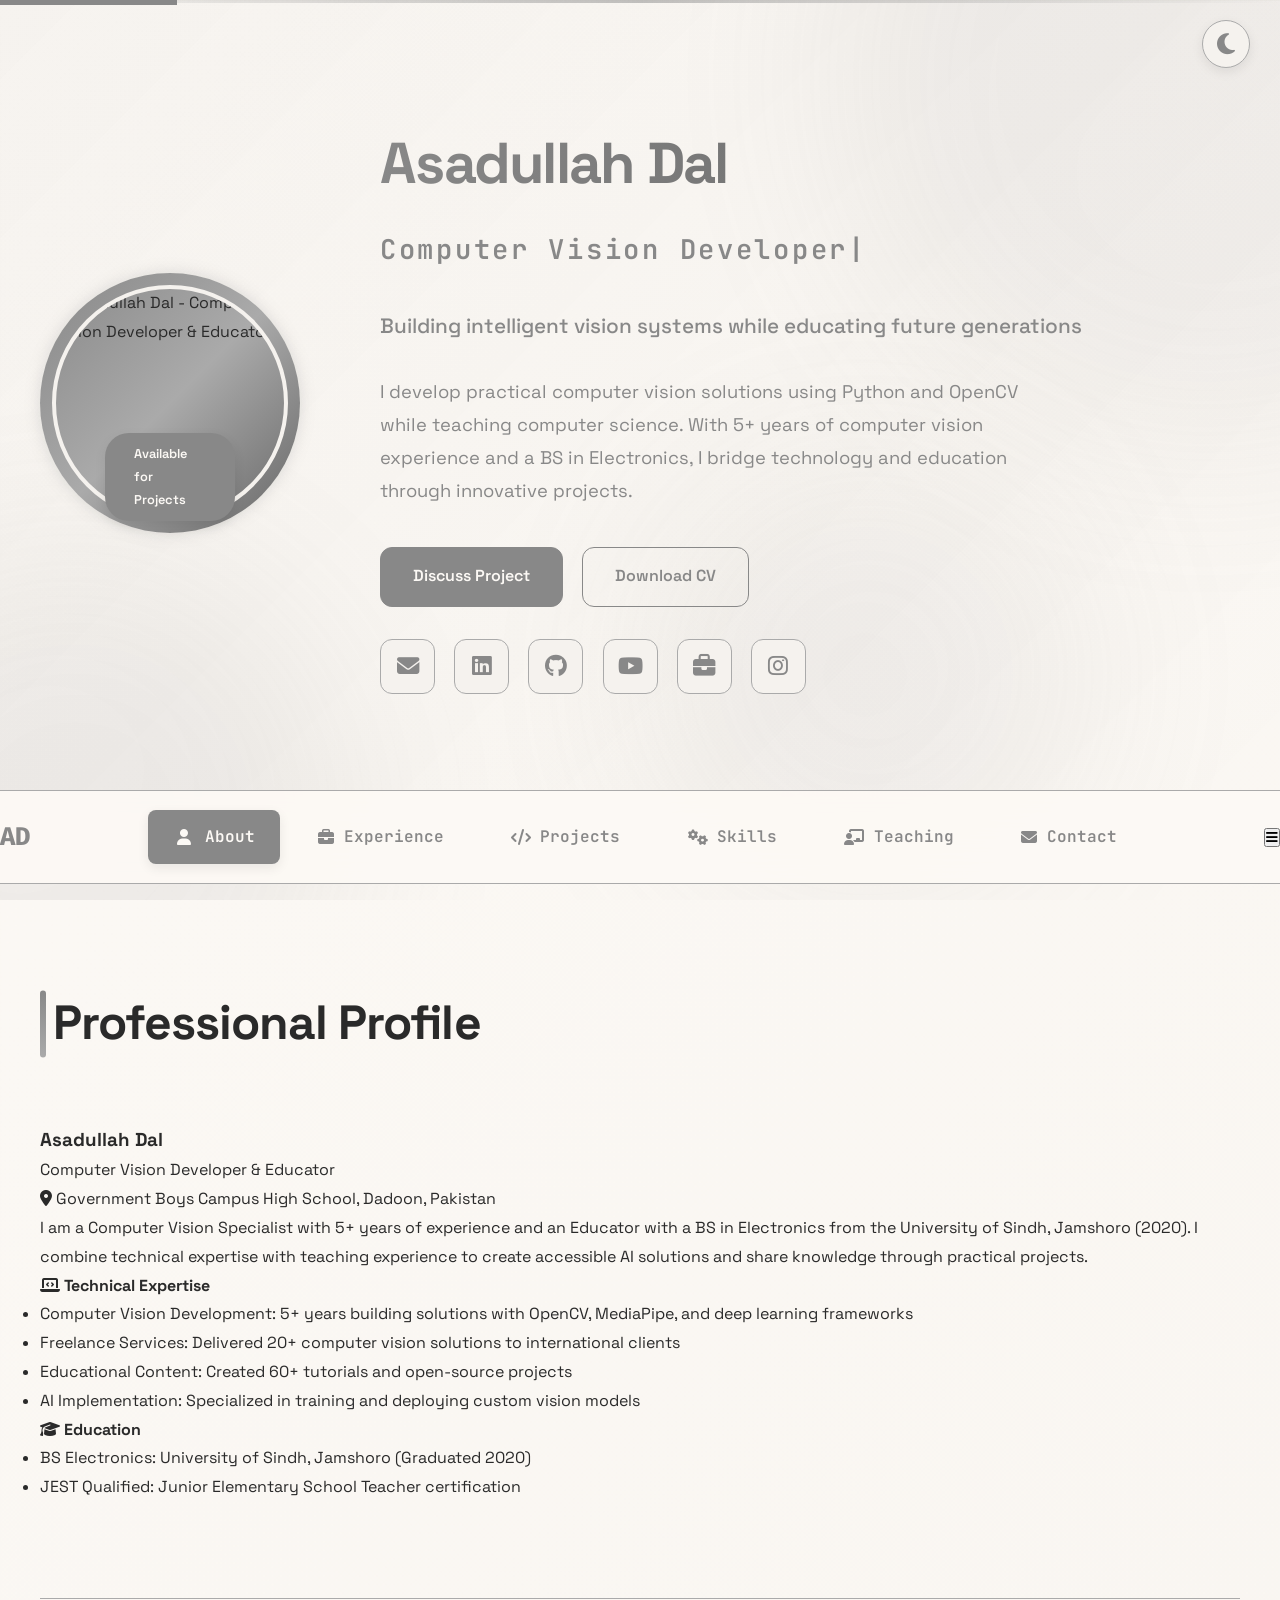
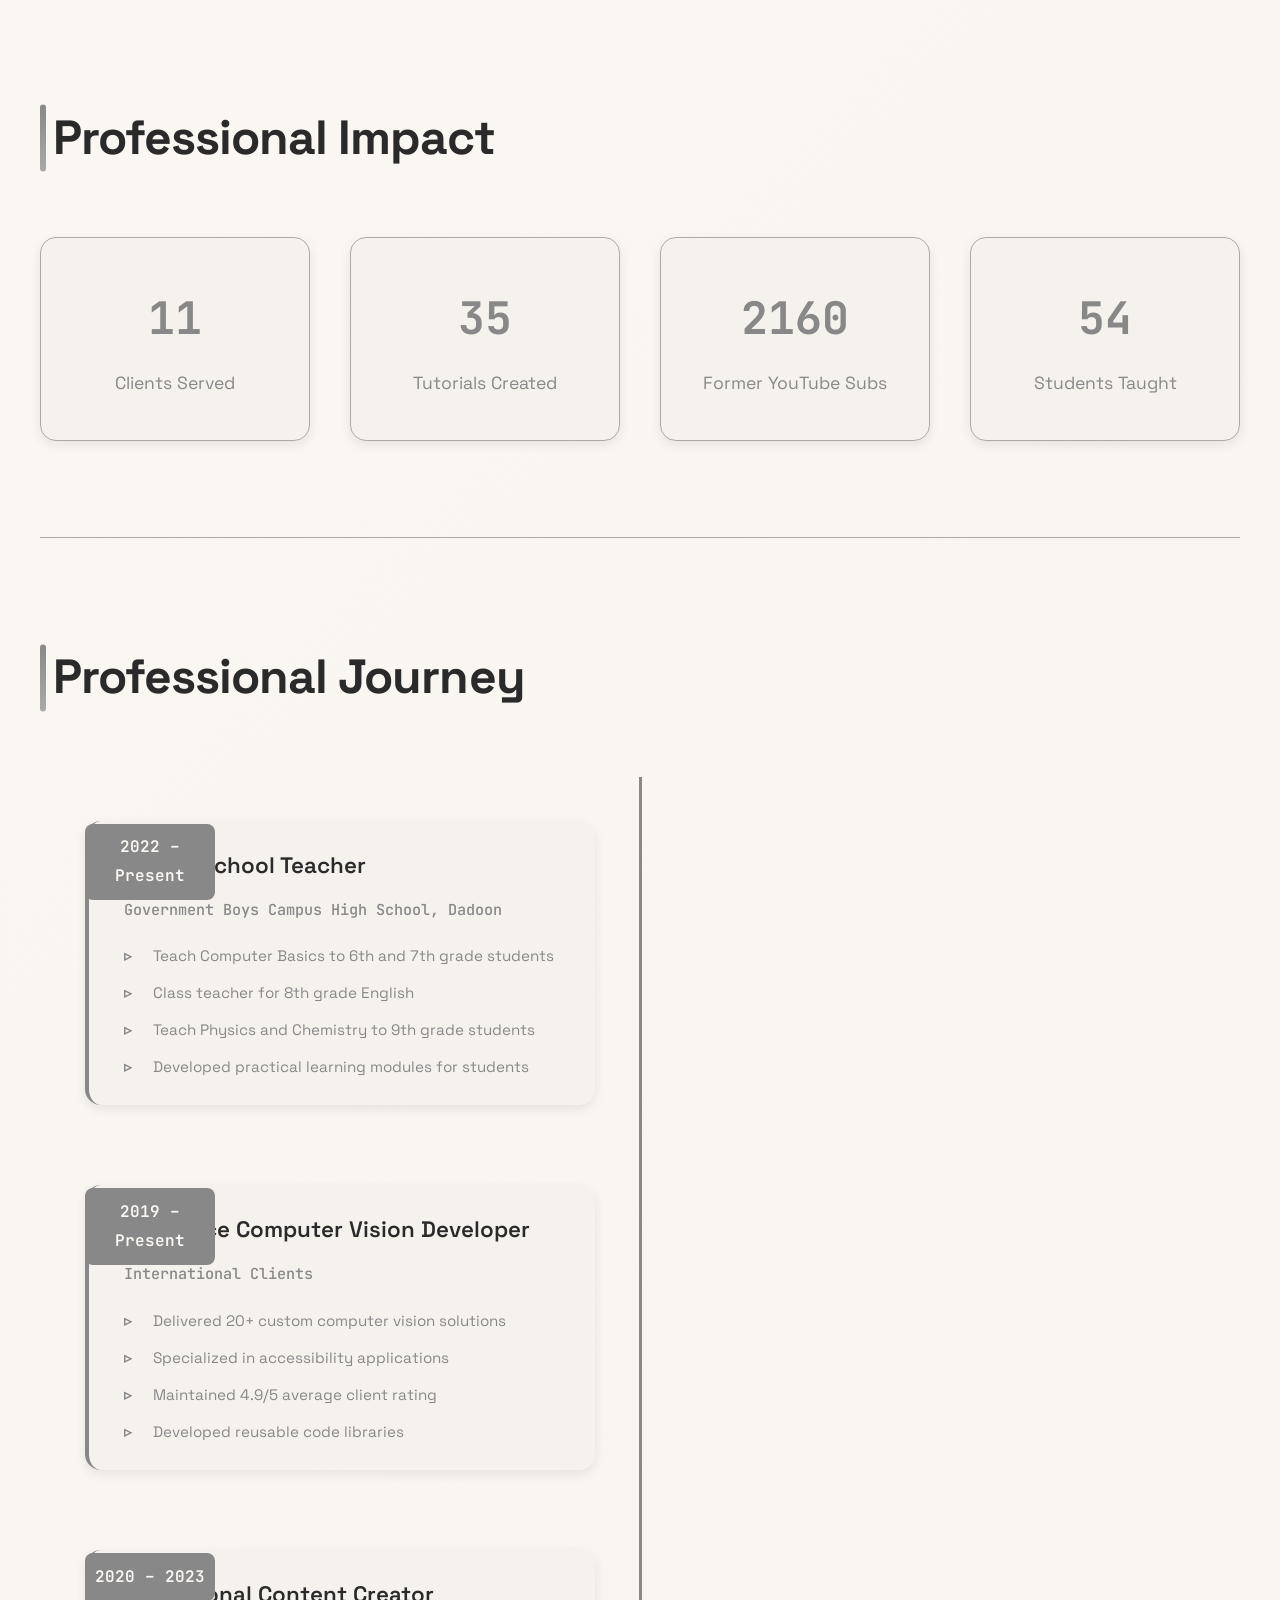
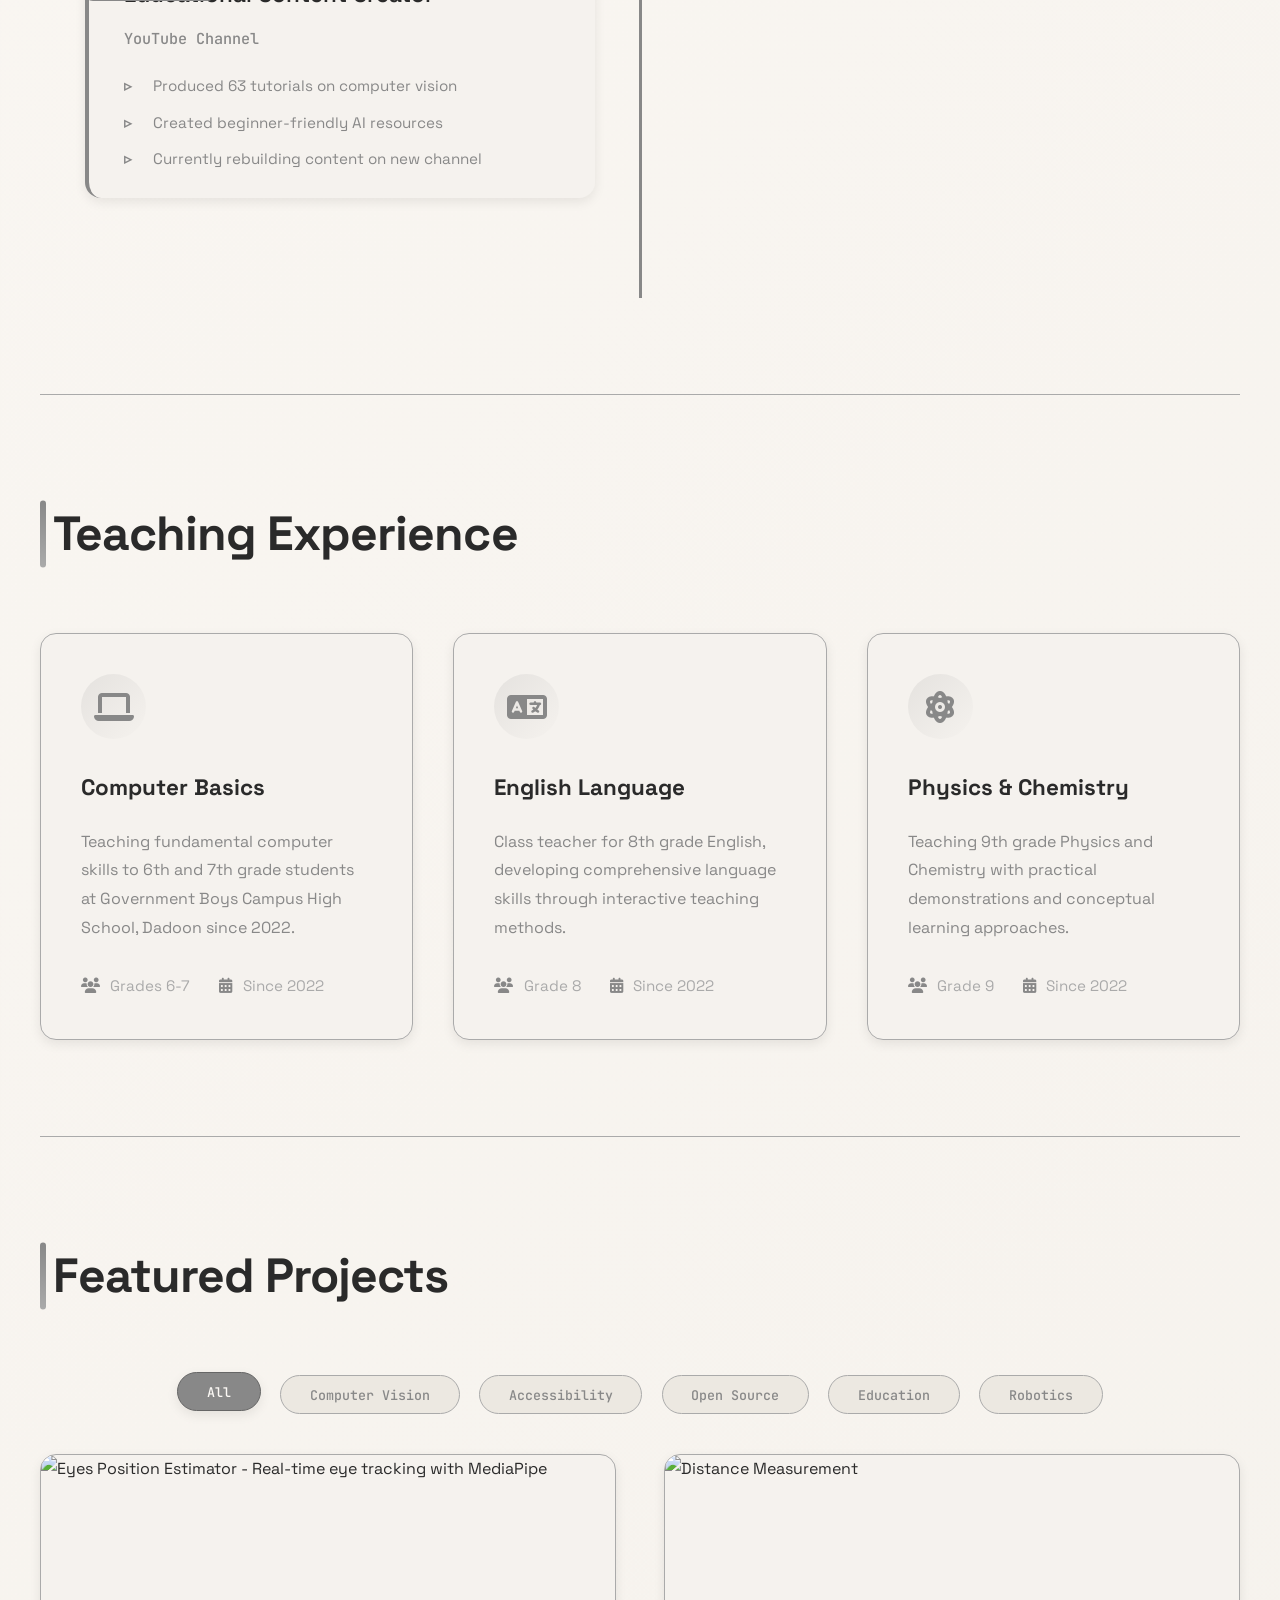
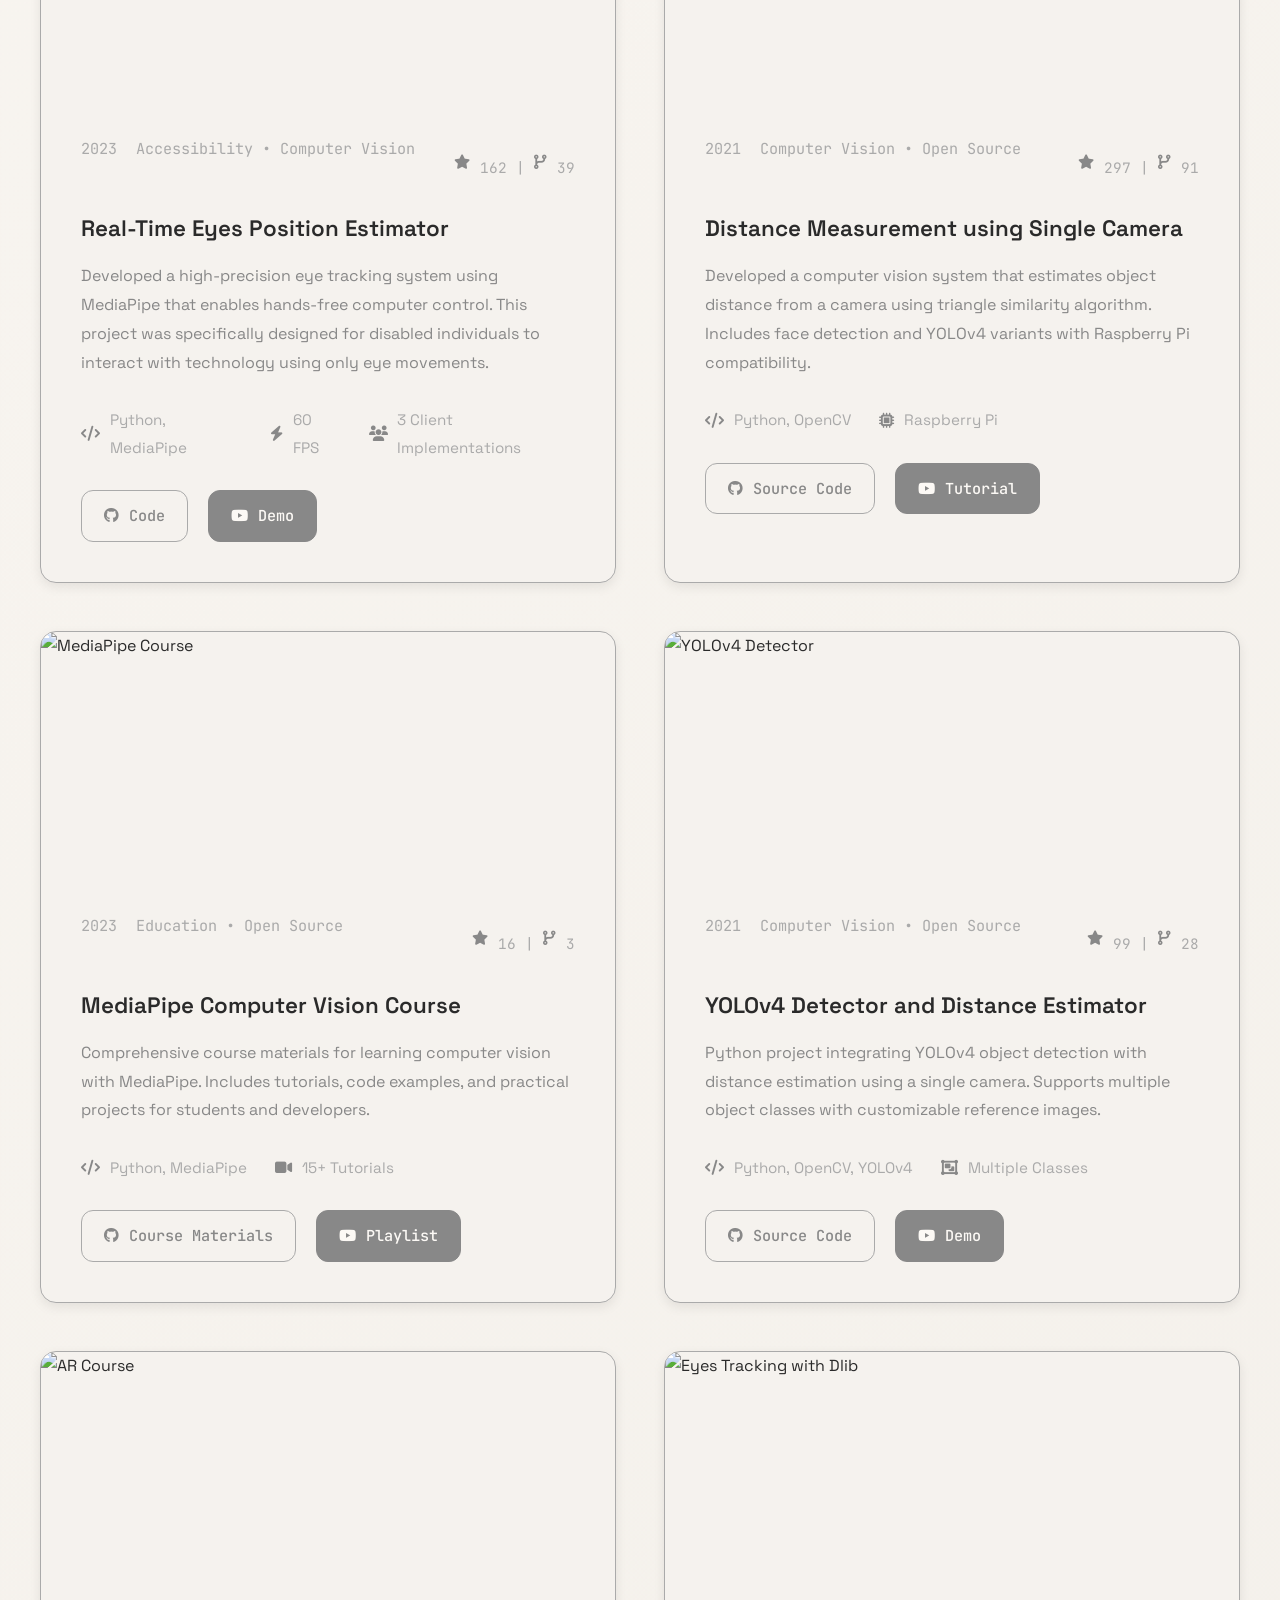
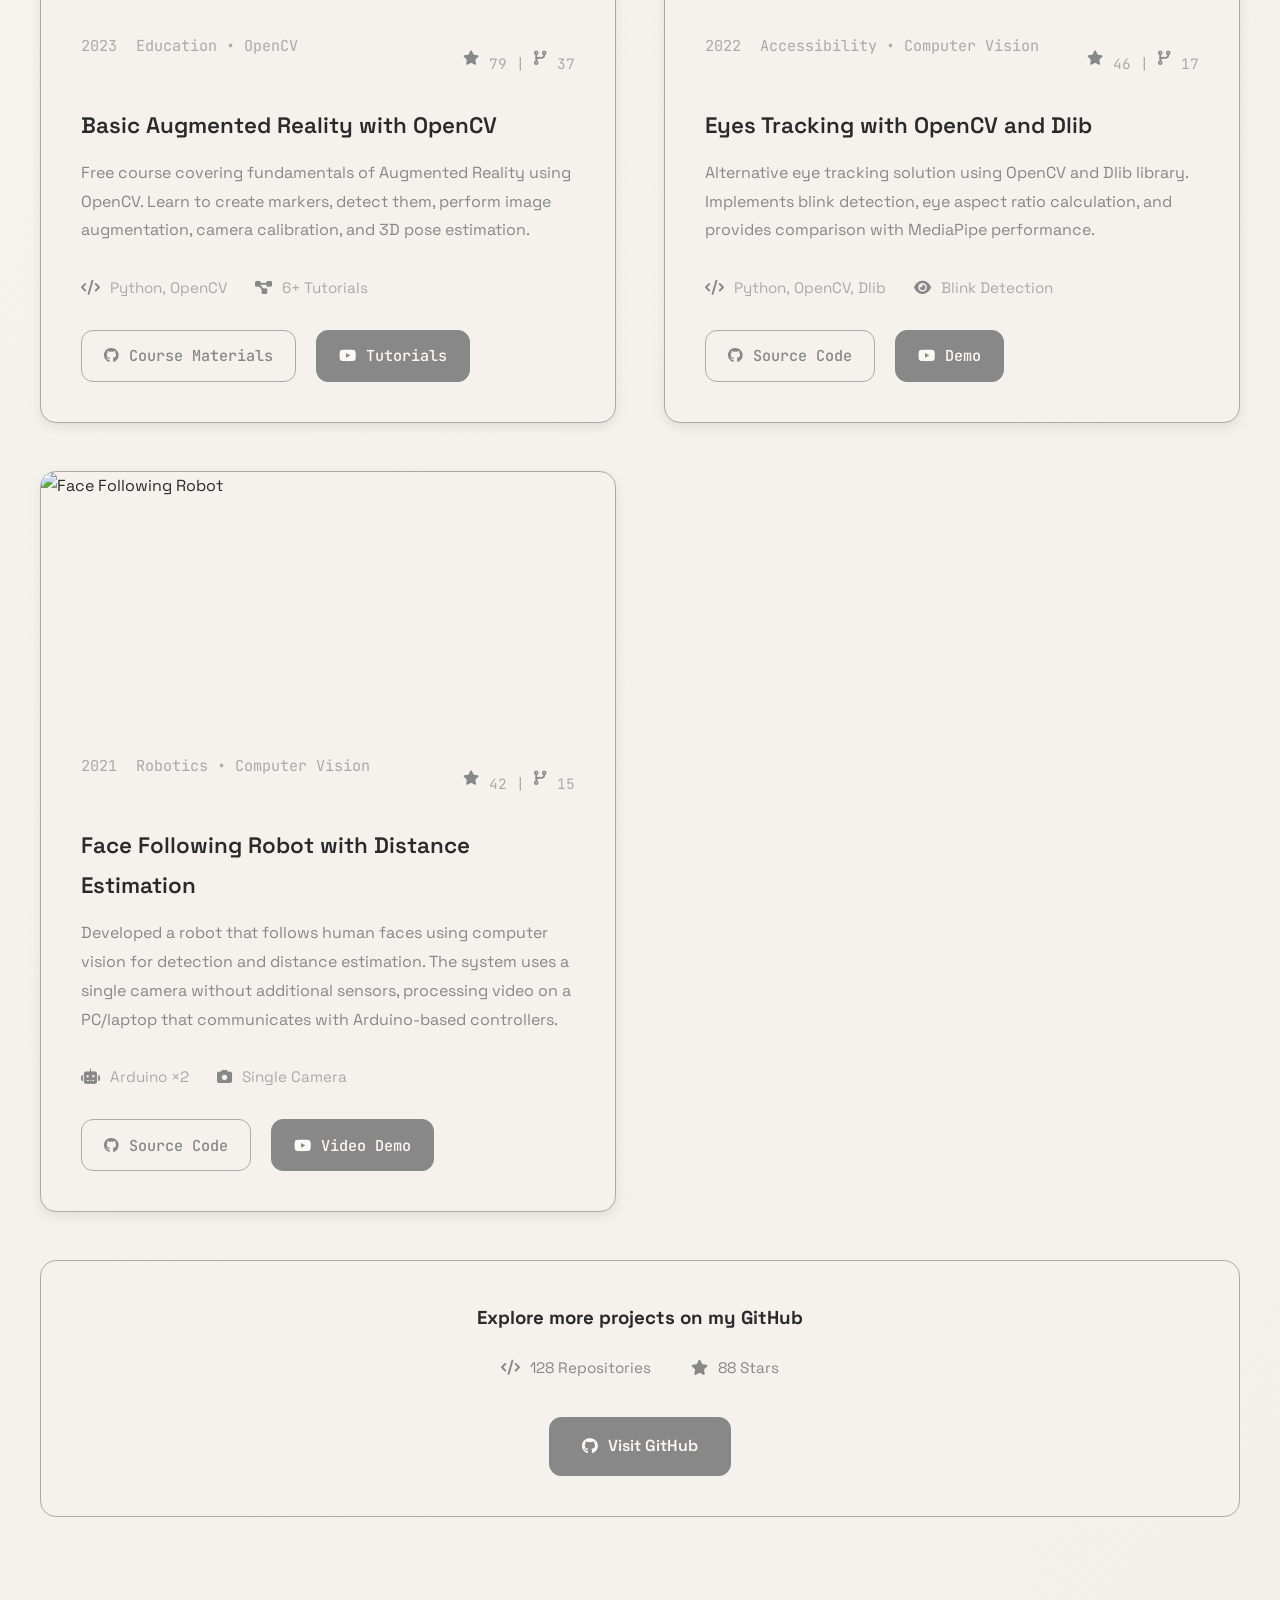
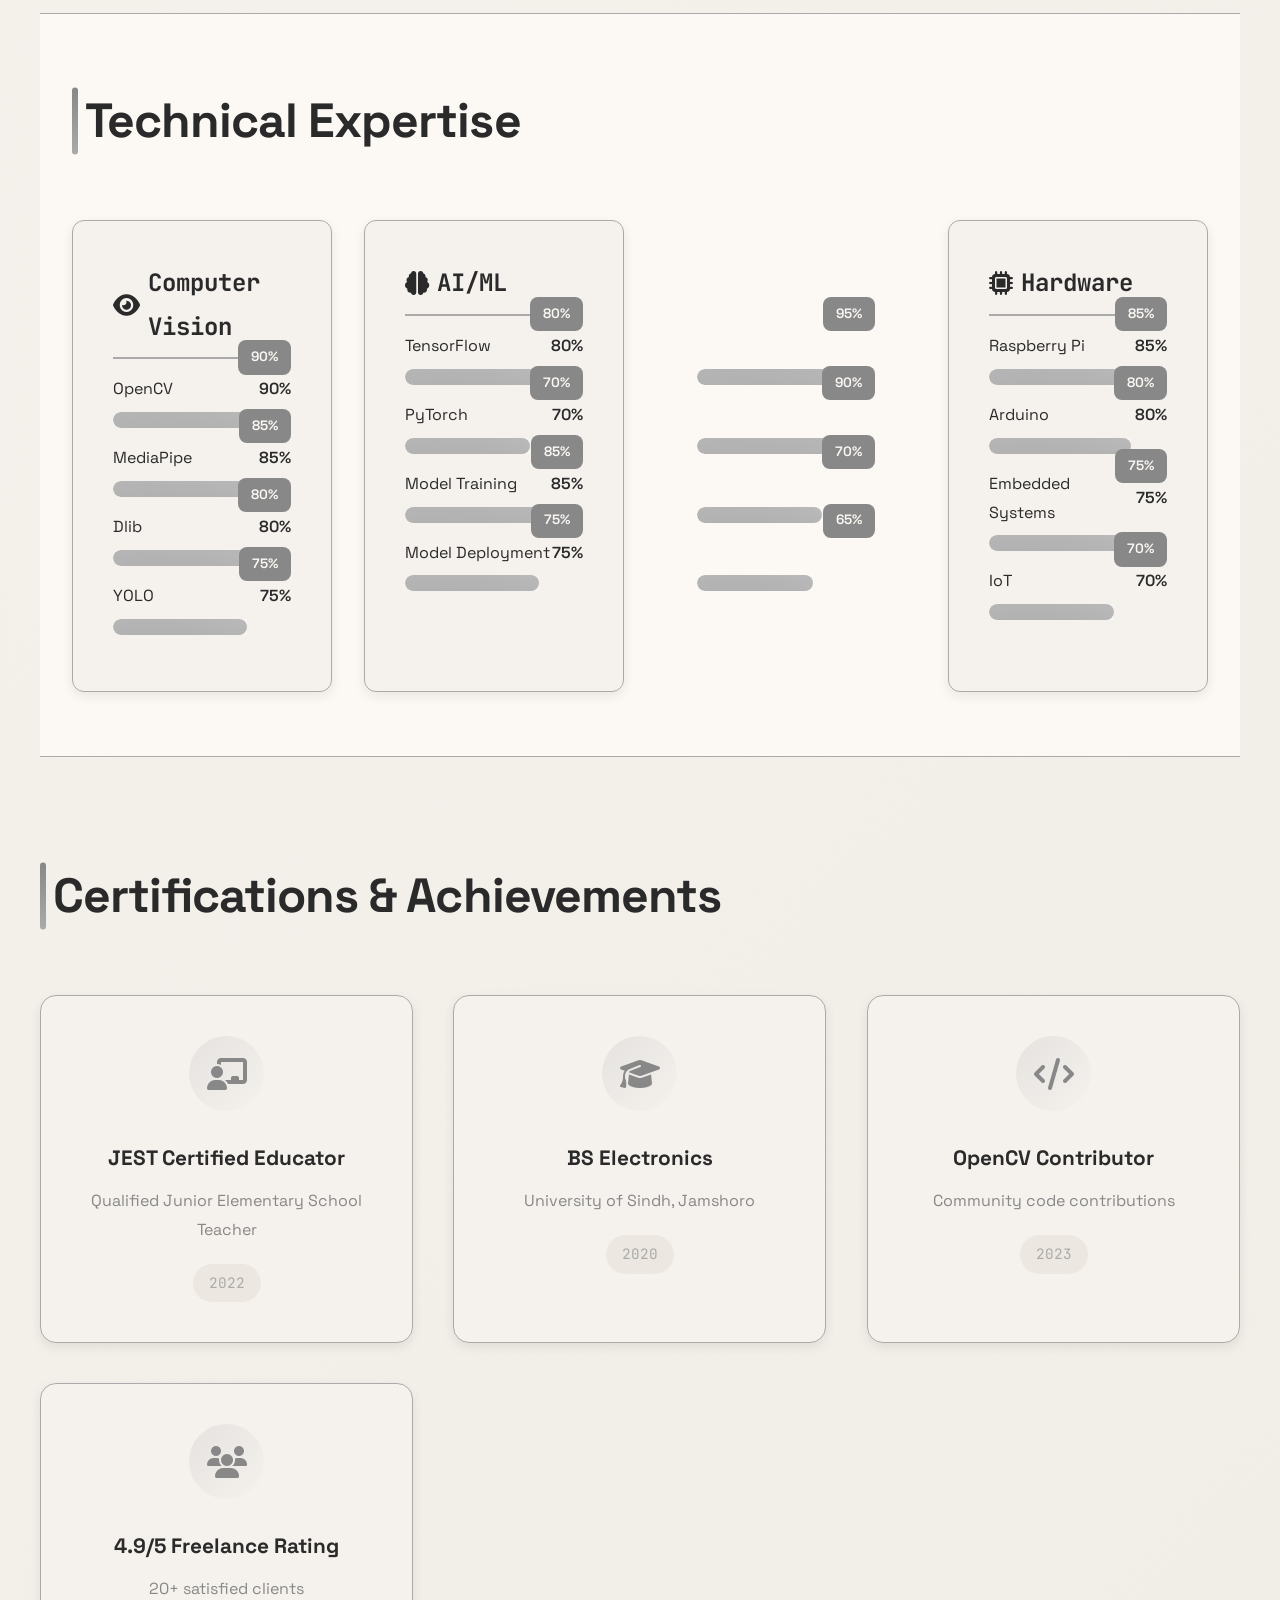
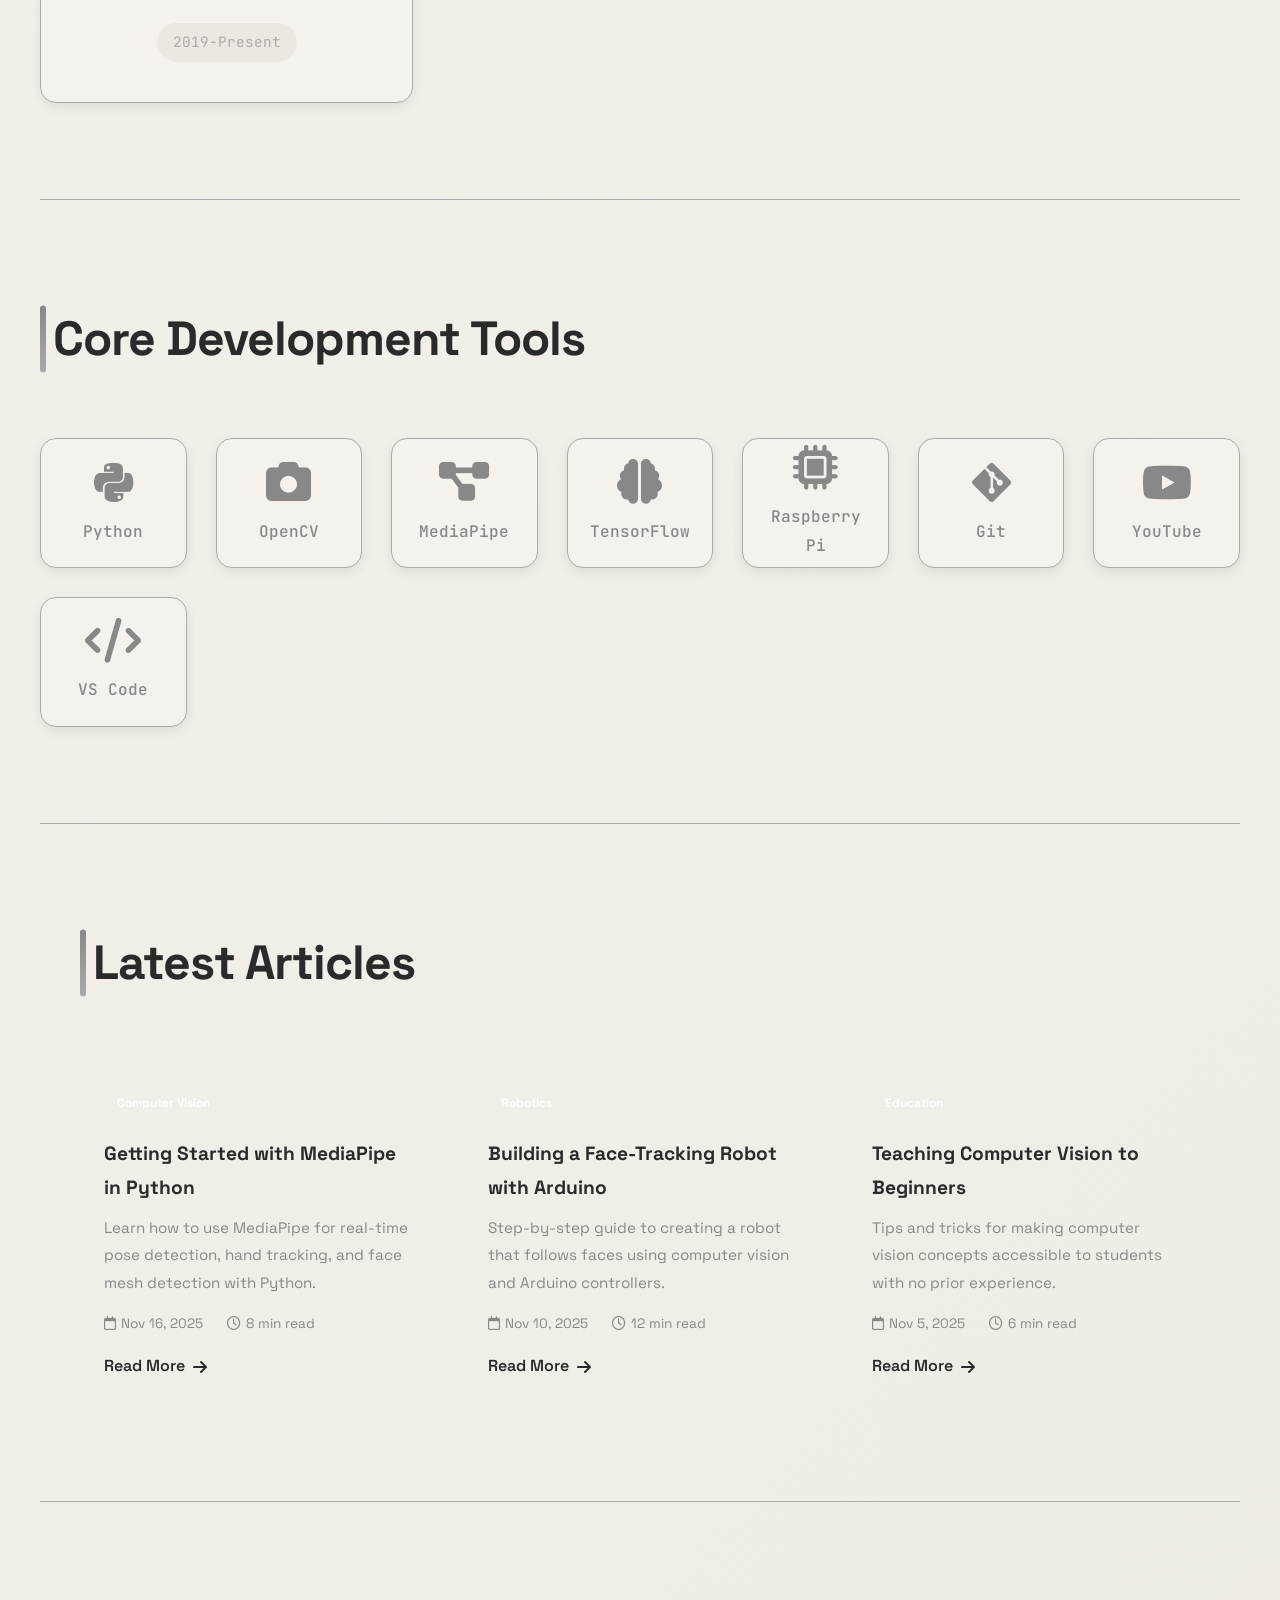
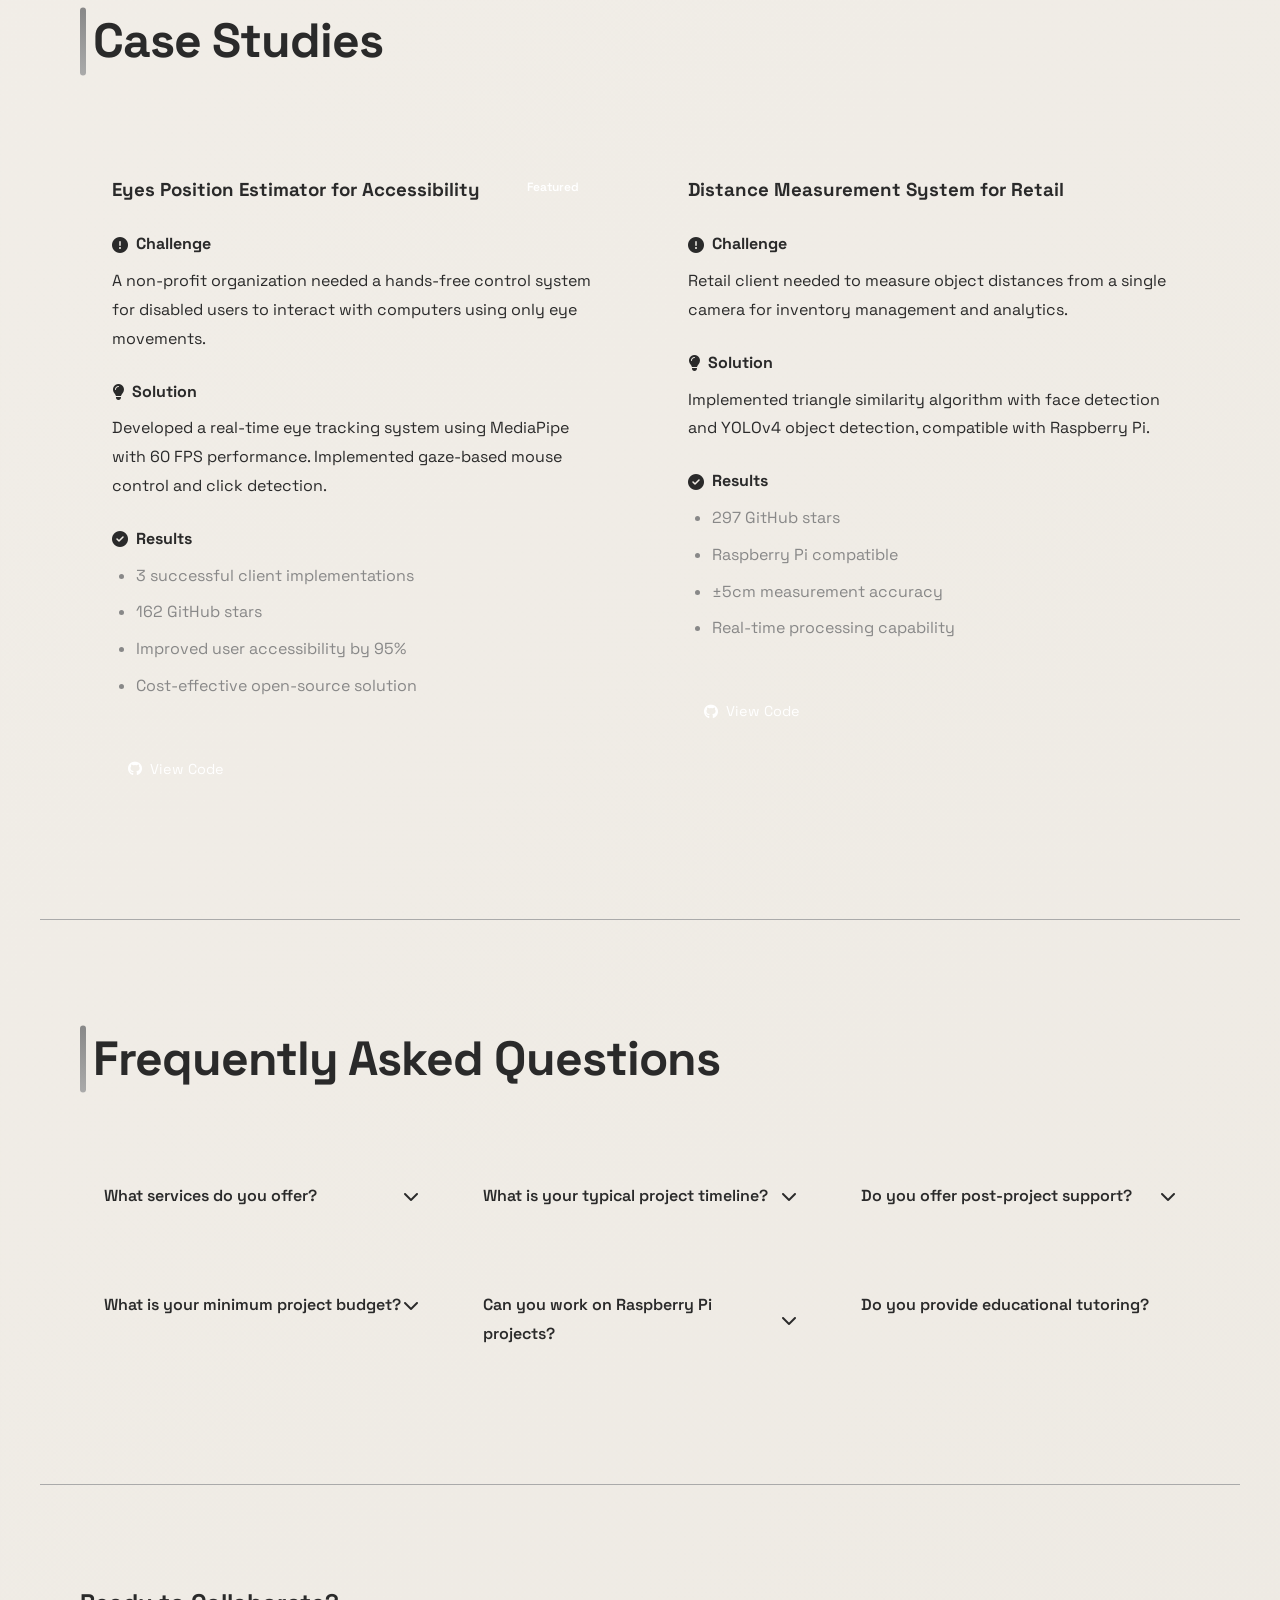
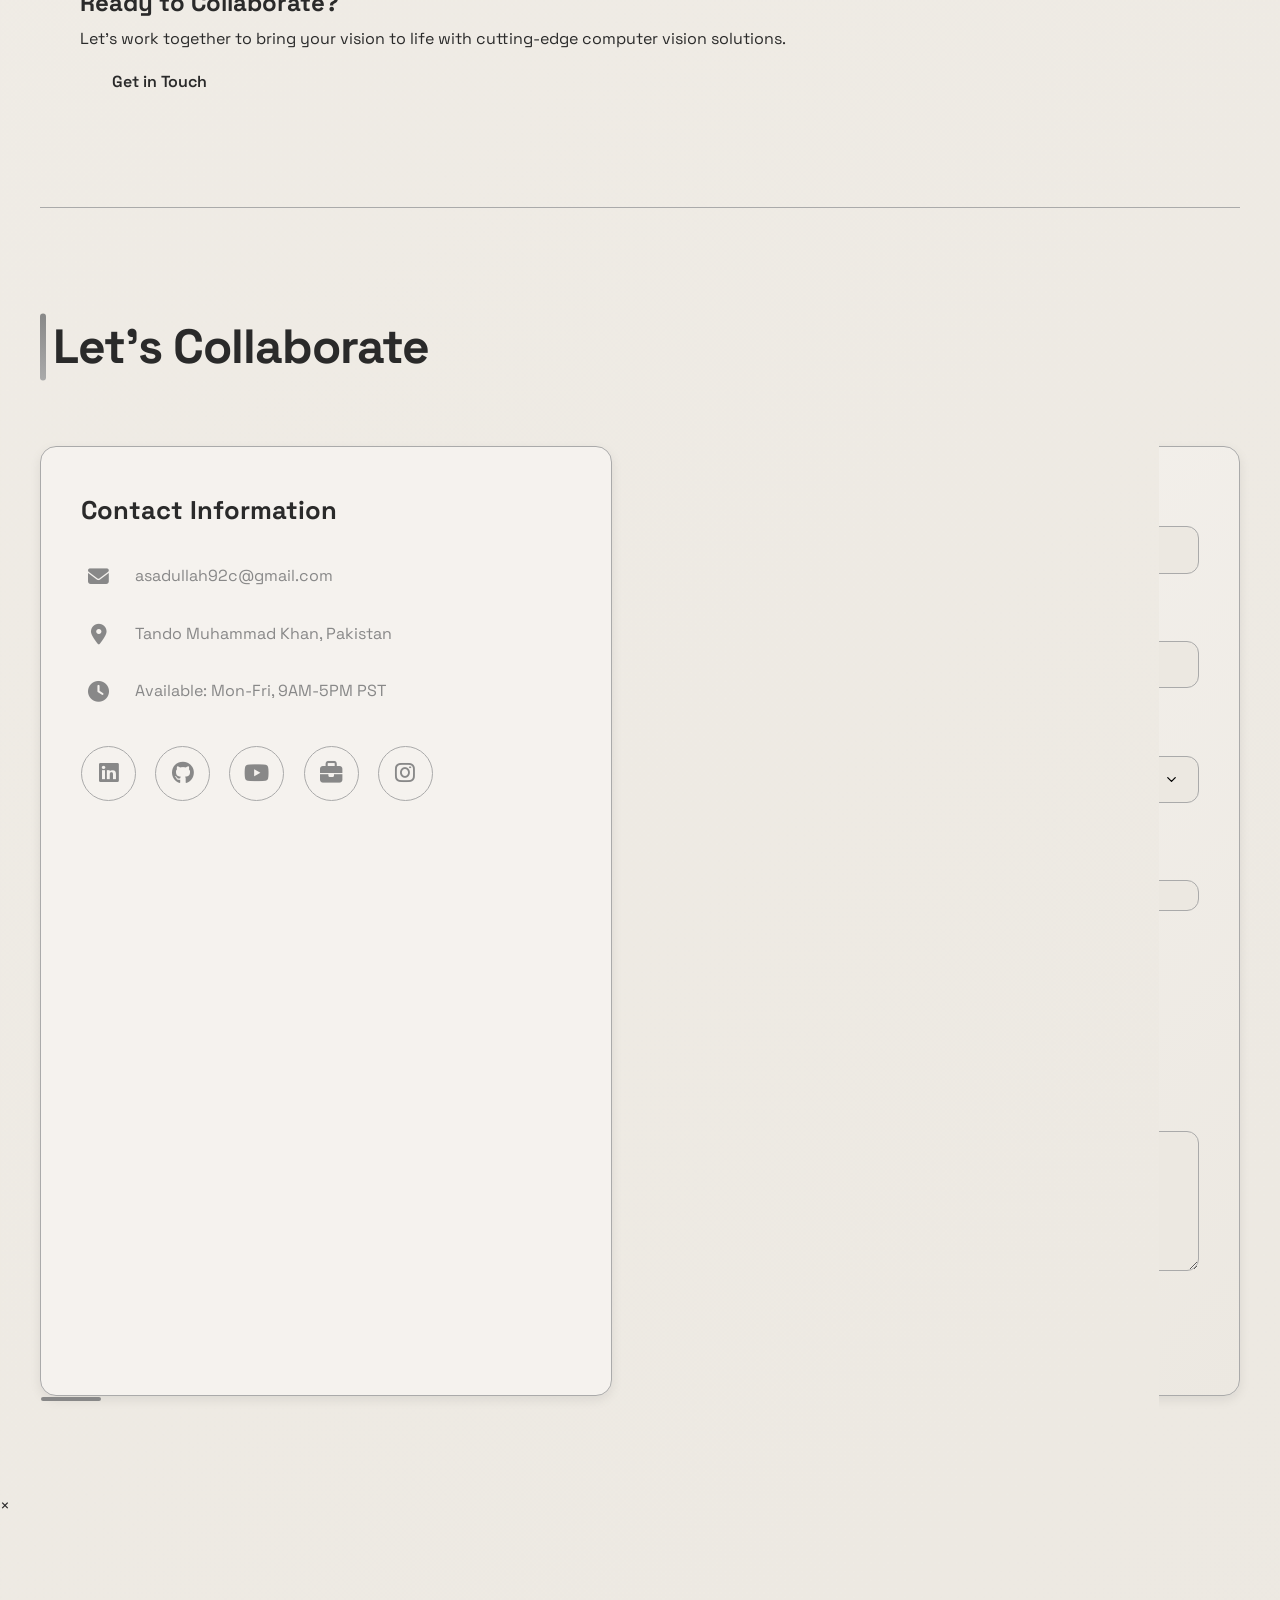
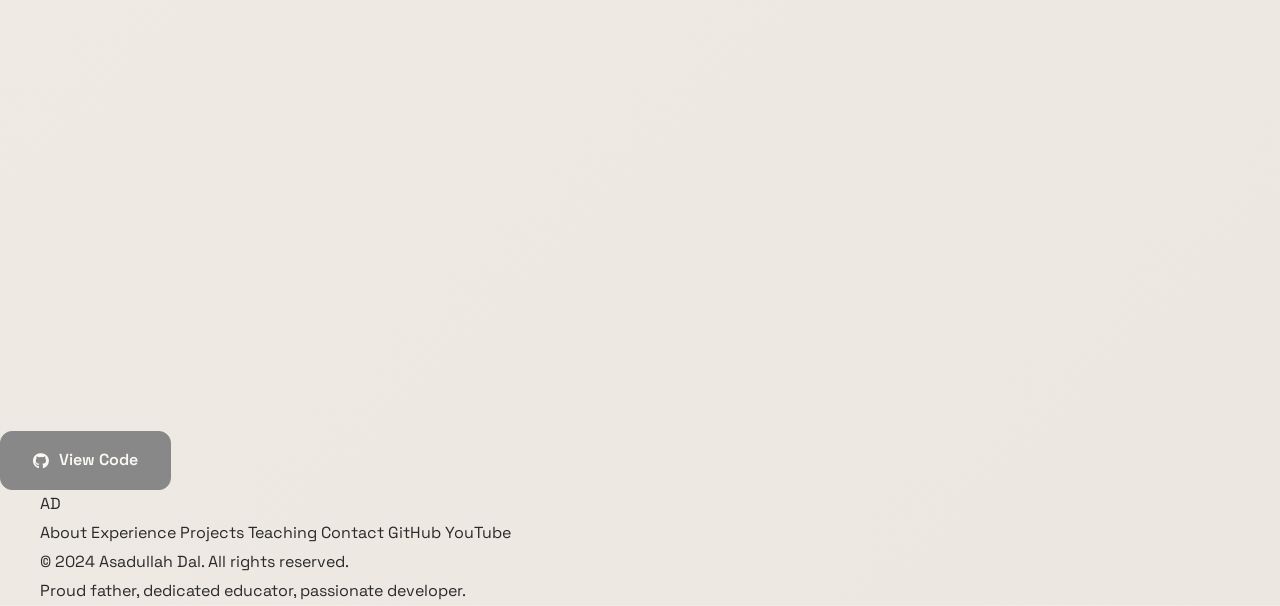
==== index.html @ b94170be "update the seo and improvement in the ui and fix the bugs" ====
<!DOCTYPE html>
<html lang="en">
<head>
  <!-- ======== GLOBAL SEO ======== -->
  <meta charset="UTF-8">
  <meta name="viewport" content="width=device-width, initial-scale=1.0">
  
  <!-- Favicons & PWA -->
  <link rel="icon" href="favicon.ico" type="image/x-icon">
  <link rel="apple-touch-icon" href="assets/images/apple-touch-icon.png">
  <link rel="manifest" href="/site.webmanifest">
  <meta name="theme-color" content="#FFD700">
  
  <!-- Global Meta Tags -->
  <meta name="robots" content="index, follow, max-snippet:-1, max-image-preview:large, max-video-preview:-1">
  <meta name="language" content="English">
  <meta name="revisit-after" content="7 days">
  <meta name="author" content="Asadullah Dal">
  
  <!-- ======== PAGE-SPECIFIC SEO (HOME) ======== -->
  <title>Asadullah Dal — Computer Vision Developer & Educator</title>
  <meta name="description" content="Professional Computer Vision Developer with 5+ years experience. Specializing in OpenCV, MediaPipe, Python, and AI solutions. Also an educator passionate about teaching computer vision.">
  <meta name="keywords" content="Computer Vision, OpenCV, MediaPipe, Python, AI, Machine Learning, Robotics, Developer, Educator">
  <link rel="canonical" href="https://asadullahdall.github.io/">
  
  <!-- Open Graph (Social Media) -->
  <meta property="og:type" content="website">
  <meta property="og:site_name" content="Asadullah Dal">
  <meta property="og:title" content="Asadullah Dal — Computer Vision Developer & Educator">
  <meta property="og:description" content="5+ years of computer vision expertise with a passion for education. Build intelligent vision systems and teach others.">
  <meta property="og:image" content="https://asadullahdall.github.io/assets/images/og-image.png">
  <meta property="og:url" content="https://asadullahdall.github.io/">
  <meta property="og:locale" content="en_US">
  
  <!-- Twitter Card -->
  <meta name="twitter:card" content="summary_large_image">
  <meta name="twitter:title" content="Asadullah Dal — Computer Vision Developer & Educator">
  <meta name="twitter:description" content="5+ years of computer vision expertise with a passion for education.">
  <meta name="twitter:image" content="https://asadullahdall.github.io/assets/images/og-image.png">
  <meta name="twitter:creator" content="@aiphile17">
  
  <!-- Stylesheets -->
  <link rel="stylesheet" href="assets/css/style.css">
  <link rel="stylesheet" href="https://cdnjs.cloudflare.com/ajax/libs/font-awesome/6.4.0/css/all.min.css">
  
  <!-- ======== STRUCTURED DATA (JSON-LD) ======== -->
  
  <!-- Global: WebSite Schema (on all pages) -->
  <script type="application/ld+json">
  {
    "@context": "https://schema.org",
    "@type": "WebSite",
    "name": "Asadullah Dal",
    "url": "https://asadullahdall.github.io/",
    "potentialAction": {
      "@type": "SearchAction",
      "target": "https://asadullahdall.github.io/search?q={query}",
      "query-input": "required name=query"
    }
  }
  </script>
  
  <!-- Person Schema (HOME only) -->
  <script type="application/ld+json">
  {
    "@context": "https://schema.org",
    "@type": "Person",
    "name": "Asadullah Dal",
    "alternateName": ["Asadullah-Dal17", "Asadullah Dal"],
    "jobTitle": ["Computer Vision Developer", "Educator", "Content Creator"],
    "image": "https://asadullahdall.github.io/assets/images/profile.png",
    "url": "https://asadullahdall.github.io/",
    "email": "asadullah92c@gmail.com",
    "sameAs": [
      "https://github.com/Asadullah-Dal17",
      "https://www.linkedin.com/in/asadullah-dal/",
      "https://youtube.com/@asadullah-dal",
      "https://www.instagram.com/aiphile17",
      "https://kwork.com/user/asadullah92"
    ],
    "knowsAbout": [
      "Computer Vision",
      "OpenCV",
      "MediaPipe",
      "Python",
      "AI",
      "Machine Learning",
      "Robotics",
      "Deep Learning",
      "YOLOv4",
      "TensorFlow",
      "PyTorch"
    ],
    "knowsLanguage": ["en", "ur"],
    "worksFor": {
      "@type": "Organization",
      "name": "Government Boys Campus High School"
    },
    "alumniOf": {
      "@type": "EducationalOrganization",
      "name": "University of Sindh, Jamshoro"
    },
    "award": [
      "Best Computer Vision Project 2023",
      "GitHub Star Recognition (162+ Stars)"
    ]
  }
  </script>
  
  <!-- BreadcrumbList (for structured navigation) -->
  <script type="application/ld+json">
  {
    "@context": "https://schema.org",
    "@type": "BreadcrumbList",
    "itemListElement": [
      {
        "@type": "ListItem",
        "position": 1,
        "name": "Home",
        "item": "https://asadullahdall.github.io/"
      }
    ]
  }
  </script>
  
  <!-- Organization Schema (for Contact & Footer) -->
  <script type="application/ld+json">
  {
    "@context": "https://schema.org",
    "@type": "Organization",
    "name": "Asadullah Dal",
    "url": "https://asadullahdall.github.io/",
    "logo": "https://asadullahdall.github.io/assets/images/logo.png",
    "description": "Computer Vision Developer & Educator specializing in OpenCV, MediaPipe, and AI solutions",
    "sameAs": [
      "https://github.com/Asadullah-Dal17",
      "https://www.linkedin.com/in/asadullah-dal/",
      "https://youtube.com/@asadullah-dal"
    ],
    "contactPoint": {
      "@type": "ContactPoint",
      "contactType": "Customer Support",
      "email": "asadullah92c@gmail.com"
    }
  }
  </script>
  
  <!-- Portfolio ItemList Schema -->
  <script type="application/ld+json">
  {
    "@context": "https://schema.org",
    "@type": "ItemList",
    "name": "Portfolio Projects",
    "url": "https://asadullahdall.github.io/#projects",
    "itemListElement": [
      {
        "@type": "ListItem",
        "position": 1,
        "url": "https://github.com/Asadullah-Dal17/Eyes-Position-Estimator-Mediapipe",
        "name": "Eyes Position Estimator - MediaPipe",
        "description": "Real-time eye tracking system with 60 FPS performance for accessibility"
      },
      {
        "@type": "ListItem",
        "position": 2,
        "url": "https://github.com/Asadullah-Dal17/Distance_measurement_using_single_camera",
        "name": "Distance Measurement with Single Camera",
        "description": "Triangle similarity algorithm with face detection and YOLOv4"
      },
      {
        "@type": "ListItem",
        "position": 3,
        "url": "https://github.com/Asadullah-Dal17/Yolov4-Detector-and-Distance-Estimator",
        "name": "YOLOv4 Detector & Distance Estimator",
        "description": "Real-time object detection and distance estimation system"
      }
    ]
  }
  </script>
  
  <!-- Performance Preconnect -->
  <link rel="preconnect" href="https://fonts.googleapis.com">
  <link rel="preconnect" href="https://fonts.gstatic.com" crossorigin>
  <link rel="dns-prefetch" href="https://cdnjs.cloudflare.com">
  
</head>
<body>
  <!-- Skip to main content link -->
  <a href="#main-content" class="skip-link">Skip to main content</a>
  
  <!-- Animated background elements -->
  <div class="bg-shapes">
    <div class="shape-1"></div>
    <div class="shape-2"></div>
    <div class="shape-3"></div>
  </div>

  <!-- Dark mode toggle button -->
  <button id="darkModeToggle" title="Toggle dark mode" aria-label="Toggle dark mode">
    <i id="darkModeIcon" class="fas fa-moon"></i>
  </button>

  <!-- Header -->
  <header class="header">
    <div class="container">
      <div class="header-content hero-flex">
        <div class="profile-img-hero">
          <div class="profile-frame">
            <img 
              src="assets/images/profile.png" 
              alt="Asadullah Dal - Computer Vision Developer & Educator"
              width="260"
              height="260"
              loading="lazy"
              decoding="async"
              class="profile-image-hero"
            >
          </div>
          <div class="availability-badge pulse">Available for Projects</div>
        </div>
        <div class="header-info">
          <h1 class="slide-up">Asadullah Dal</h1>
          <div class="subtitle-hero fade-in" style="--delay: 0.2s">
            <span class="typing-animation" data-strings='["Computer Vision Developer ", "Junior Elementary School Teacher ", "AI Solutions Provider ", "Content Creator "]'></span>
          </div>
          <div class="role fade-in" style="--delay: 0.4s">Building intelligent vision systems while educating future generations</div>
          <div class="bio fade-in" style="--delay: 0.6s">
            I develop practical computer vision solutions using Python and OpenCV while teaching computer science. With 5+ years of computer vision experience and a BS in Electronics, I bridge technology and education through innovative projects.
          </div>
          <div class="cta-buttons fade-in" style="--delay: 0.8s">
            <a href="#contact" class="cta-button primary">Discuss Project</a>
            <a href="assets/docs/Asadullah_Dal_CV.pdf" download class="cta-button secondary">Download CV</a>
          </div>
          <div class="social-links-hero fade-in" style="--delay: 1s">
            <a href="mailto:asadullah92c@gmail.com" class="social-link-hero" title="Email" aria-label="Email">
              <i class="fas fa-envelope"></i>
            </a>
            <a href="https://www.linkedin.com/in/asadullah-dal/" class="social-link-hero" target="_blank" title="LinkedIn" aria-label="LinkedIn">
              <i class="fab fa-linkedin"></i>
            </a>
            <a href="https://github.com/Asadullah-Dal17" class="social-link-hero" target="_blank" title="GitHub" aria-label="GitHub">
              <i class="fab fa-github"></i>
            </a>
            <a href="https://youtube.com/@asadullah-dal" target="_blank" class="social-link-hero" title="YouTube" aria-label="YouTube">
              <i class="fab fa-youtube"></i>
            </a>
            <a href="https://kwork.com/user/asadullah92" class="social-link-hero" target="_blank" title="Freelance" aria-label="Freelance">
              <i class="fas fa-briefcase"></i>
            </a>
            <a href="https://www.instagram.com/aiphile17" class="social-link-hero" target="_blank" title="Instagram" aria-label="Instagram">
              <i class="fab fa-instagram"></i>
            </a>
          </div>
        </div>
      </div>
    </div>
  </header>

  <!-- Navigation -->
  <nav class="nav" role="navigation" aria-label="Main navigation">
  <div class="nav-container container">
    <a href="#" class="logo">AD</a>
    <div class="nav-links">
      <a href="#about" class="nav-link">
        <i class="fas fa-user"></i> <span>About</span>
      </a>
      <a href="#experience" class="nav-link">
        <i class="fas fa-briefcase"></i> <span>Experience</span>
      </a>
      <a href="#projects" class="nav-link">
        <i class="fas fa-code"></i> <span>Projects</span>
      </a>
      <a href="#skills" class="nav-link">
        <i class="fas fa-cogs"></i> <span>Skills</span>
      </a>
      <a href="#teaching" class="nav-link">
        <i class="fas fa-chalkboard-teacher"></i> <span>Teaching</span>
      </a>
      <a href="#contact" class="nav-link">
        <i class="fas fa-envelope"></i> <span>Contact</span>
      </a>
    </div>
    <button class="menu-toggle" aria-label="Toggle navigation" aria-expanded="false">
      <i class="fas fa-bars"></i>
    </button>
  </div>
</nav>

  <div class="container">
    <!-- About Section -->
    <section id="about" class="section">
      <h2 class="section-title slide-up">Professional Profile</h2>
      <div class="about-content about-text-only fade-in">
        <h3 class="about-name">Asadullah Dal</h3>
        <div class="about-role">Computer Vision Developer & Educator</div>
        <div class="about-location"><i class="fas fa-map-marker-alt"></i> Government Boys Campus High School, Dadoon, Pakistan</div>
        <div class="about-bio-formatted">
          <p class="intro">
            I am a <span class="about-highlight">Computer Vision Specialist</span> with 5+ years of experience and an <span class="about-highlight">Educator</span> with a BS in Electronics from the University of Sindh, Jamshoro (2020). I combine technical expertise with teaching experience to create accessible AI solutions and share knowledge through practical projects.
          </p>

          <div class="expertise-section">
            <h4><i class="fas fa-laptop-code"></i> Technical Expertise</h4>
            <ul class="about-list">
              <li><span class="about-highlight">Computer Vision Development:</span> 5+ years building solutions with OpenCV, MediaPipe, and deep learning frameworks</li>
              <li><span class="about-highlight">Freelance Services:</span> Delivered 20+ computer vision solutions to international clients</li>
              <li><span class="about-highlight">Educational Content:</span> Created 60+ tutorials and open-source projects</li>
              <li><span class="about-highlight">AI Implementation:</span> Specialized in training and deploying custom vision models</li>
            </ul>
          </div>

          <div class="education-section">
            <h4><i class="fas fa-graduation-cap"></i> Education</h4>
            <ul class="about-list">
              <li><span class="about-highlight">BS Electronics:</span> University of Sindh, Jamshoro (Graduated 2020)</li>
              <li><span class="about-highlight">JEST Qualified:</span> Junior Elementary School Teacher certification</li>
            </ul>
          </div>
        </div>
      </div>
    </section>

    <!-- Metrics Section -->
    <section id="metrics" class="section">
      <h2 class="section-title slide-up">Professional Impact</h2>

      <div class="metrics-grid">
        <div class="metric-card scale-in" style="--delay: 0.1s">
          <div class="metric-value" data-count="20">0</div>
          <div class="metric-label">Clients Served</div>
        </div>
        <div class="metric-card scale-in" style="--delay: 0.2s">
          <div class="metric-value" data-count="63">0</div>
          <div class="metric-label">Tutorials Created</div>
        </div>
        <div class="metric-card scale-in" style="--delay: 0.3s">
          <div class="metric-value" data-count="4000">0</div>
          <div class="metric-label">Former YouTube Subs</div>
        </div>
        <div class="metric-card scale-in" style="--delay: 0.4s">
          <div class="metric-value" data-count="100">0</div>
          <div class="metric-label">Students Taught</div>
        </div>
      </div>
    </section>

    <!-- Experience Section -->
    <section id="experience" class="section">
      <h2 class="section-title slide-up">Professional Journey</h2>

      <div class="timeline">
        <div class="timeline-item slide-up" style="--delay: 0.1s">
          <div class="timeline-date">2022 – Present</div>
          <div class="timeline-content">
            <h3>Junior School Teacher</h3>
            <div class="company">Government Boys Campus High School, Dadoon</div>
            <ul class="responsibilities">
              <li>Teach Computer Basics to 6th and 7th grade students</li>
              <li>Class teacher for 8th grade English</li>
              <li>Teach Physics and Chemistry to 9th grade students</li>
              <li>Developed practical learning modules for students</li>
            </ul>
          </div>
        </div>

        <div class="timeline-item slide-up" style="--delay: 0.2s">
          <div class="timeline-date">2019 – Present</div>
          <div class="timeline-content">
            <h3>Freelance Computer Vision Developer</h3>
            <div class="company">International Clients</div>
            <ul class="responsibilities">
              <li>Delivered 20+ custom computer vision solutions</li>
              <li>Specialized in accessibility applications</li>
              <li>Maintained 4.9/5 average client rating</li>
              <li>Developed reusable code libraries</li>
            </ul>
          </div>
        </div>

        <div class="timeline-item slide-up" style="--delay: 0.3s">
          <div class="timeline-date">2020 – 2023</div>
          <div class="timeline-content">
            <h3>Educational Content Creator</h3>
            <div class="company">YouTube Channel</div>
            <ul class="responsibilities">
              <li>Produced 63 tutorials on computer vision</li>
              <li>Created beginner-friendly AI resources</li>
              <li>Currently rebuilding content on new channel</li>
            </ul>
          </div>
        </div>
      </div>
    </section>

    <!-- Teaching Section -->
    <section id="teaching" class="section">
      <h2 class="section-title slide-up">Teaching Experience</h2>

      <div class="teaching-grid">
        <div class="teaching-card slide-up" style="--delay: 0.1s">
          <div class="teaching-icon">
            <i class="fas fa-laptop"></i>
          </div>
          <h3>Computer Basics</h3>
          <p>Teaching fundamental computer skills to 6th and 7th grade students at Government Boys Campus High School, Dadoon since 2022.</p>
          <div class="teaching-meta">
            <span><i class="fas fa-users"></i> Grades 6-7</span>
            <span><i class="fas fa-calendar-alt"></i> Since 2022</span>
          </div>
        </div>

        <div class="teaching-card slide-up" style="--delay: 0.2s">
          <div class="teaching-icon">
            <i class="fas fa-language"></i>
          </div>
          <h3>English Language</h3>
          <p>Class teacher for 8th grade English, developing comprehensive language skills through interactive teaching methods.</p>
          <div class="teaching-meta">
            <span><i class="fas fa-users"></i> Grade 8</span>
            <span><i class="fas fa-calendar-alt"></i> Since 2022</span>
          </div>
        </div>

        <div class="teaching-card slide-up" style="--delay: 0.3s">
          <div class="teaching-icon">
            <i class="fas fa-atom"></i>
          </div>
          <h3>Physics & Chemistry</h3>
          <p>Teaching 9th grade Physics and Chemistry with practical demonstrations and conceptual learning approaches.</p>
          <div class="teaching-meta">
            <span><i class="fas fa-users"></i> Grade 9</span>
            <span><i class="fas fa-calendar-alt"></i> Since 2022</span>
          </div>
        </div>
      </div>
    </section>

    <!-- Projects Section -->
    <section id="projects" class="section">
      <h2 class="section-title slide-up">Featured Projects</h2>

      <div class="project-filters fade-in">
        <button class="filter-btn active" data-filter="all">All</button>
        <button class="filter-btn" data-filter="computer-vision">Computer Vision</button>
        <button class="filter-btn" data-filter="accessibility">Accessibility</button>
        <button class="filter-btn" data-filter="open-source">Open Source</button>
        <button class="filter-btn" data-filter="education">Education</button>
        <button class="filter-btn" data-filter="robotics">Robotics</button>
      </div>

      <div class="projects-grid">
        <!-- Eyes Position Estimator -->
        <div class="project-card slide-up" data-category="computer-vision accessibility" style="--delay: 0.1s">
          <div class="project-image-container">
            <img 
              src="assets/images/projects/eye-tracker.jpg" 
              alt="Eyes Position Estimator - Real-time eye tracking with MediaPipe"
              width="400"
              height="240"
              loading="lazy"
              decoding="async"
              class="project-image"
            >
            <div class="project-overlay">
              <h3>Eyes Position Estimator</h3>
              <p>Accessibility-focused eye tracking system</p>
            </div>
          </div>
          <div class="project-content">
            <div class="project-meta">
              <span class="project-date">2023</span>
              <span class="project-type">Accessibility • Computer Vision</span>
              <span class="project-stats"><i class="fas fa-star"></i> 162 | <i class="fas fa-code-branch"></i> 39</span>
            </div>
            <h3 class="project-title">Real-Time Eyes Position Estimator</h3>
            <p class="project-description">
              Developed a high-precision eye tracking system using MediaPipe that enables hands-free computer control. This project was specifically designed for disabled individuals to interact with technology using only eye movements.
            </p>
            <div class="project-stats">
              <div class="stat">
                <i class="fas fa-code"></i>
                <span>Python, MediaPipe</span>
              </div>
              <div class="stat">
                <i class="fas fa-bolt"></i>
                <span>60 FPS</span>
              </div>
              <div class="stat">
                <i class="fas fa-users"></i>
                <span>3 Client Implementations</span>
              </div>
            </div>
            <div class="project-links">
              <a href="https://github.com/Asadullah-Dal17/Eyes-Position-Estimator-Mediapipe" class="project-link code" target="_blank">
                <i class="fab fa-github"></i> Code
              </a>
              <a href="https://youtu.be/demo-link" class="project-link demo" target="_blank">
                <i class="fab fa-youtube"></i> Demo
              </a>
            </div>
          </div>
        </div>

        <!-- Distance Measurement -->
        <div class="project-card slide-up" data-category="computer-vision open-source" style="--delay: 0.2s">
          <div class="project-image-container">
            <img src="assets/images/projects/distance-measurement.png" alt="Distance Measurement" class="project-image" loading="lazy">
            <div class="project-overlay">
              <h3>Distance Measurement</h3>
              <p>Single camera depth estimation</p>
            </div>
          </div>
          <div class="project-content">
            <div class="project-meta">
              <span class="project-date">2021</span>
              <span class="project-type">Computer Vision • Open Source</span>
              <span class="project-stats"><i class="fas fa-star"></i> 297 | <i class="fas fa-code-branch"></i> 91</span>
            </div>
            <h3 class="project-title">Distance Measurement using Single Camera</h3>
            <p class="project-description">
              Developed a computer vision system that estimates object distance from a camera using triangle similarity algorithm. Includes face detection and YOLOv4 variants with Raspberry Pi compatibility.
            </p>
            <div class="project-stats">
              <div class="stat">
                <i class="fas fa-code"></i>
                <span>Python, OpenCV</span>
              </div>
              <div class="stat">
                <i class="fas fa-microchip"></i>
                <span>Raspberry Pi</span>
              </div>
            </div>
            <div class="project-links">
              <a href="https://github.com/Asadullah-Dal17/Distance_measurement_using_single_camera" class="project-link code" target="_blank">
                <i class="fab fa-github"></i> Source Code
              </a>
              <a href="https://youtu.be/zzJfAw3ASzY" class="project-link demo" target="_blank">
                <i class="fab fa-youtube"></i> Tutorial
              </a>
            </div>
          </div>
        </div>

        <!-- MediaPipe Course -->
        <div class="project-card slide-up" data-category="education open-source" style="--delay: 0.3s">
          <div class="project-image-container">
            <img src="assets/images/projects/mediapipe-course.png" alt="MediaPipe Course" class="project-image" loading="lazy">
            <div class="project-overlay">
              <h3>MediaPipe Course</h3>
              <p>Educational content development</p>
            </div>
          </div>
          <div class="project-content">
            <div class="project-meta">
              <span class="project-date">2023</span>
              <span class="project-type">Education • Open Source</span>
              <span class="project-stats"><i class="fas fa-star"></i> 16 | <i class="fas fa-code-branch"></i> 3</span>
            </div>
            <h3 class="project-title">MediaPipe Computer Vision Course</h3>
            <p class="project-description">
              Comprehensive course materials for learning computer vision with MediaPipe. Includes tutorials, code examples, and practical projects for students and developers.
            </p>
            <div class="project-stats">
              <div class="stat">
                <i class="fas fa-code"></i>
                <span>Python, MediaPipe</span>
              </div>
              <div class="stat">
                <i class="fas fa-video"></i>
                <span>15+ Tutorials</span>
              </div>
            </div>
            <div class="project-links">
              <a href="https://github.com/Asadullah-Dal17/AiPhile-Mediapipe-Course" class="project-link code" target="_blank">
                <i class="fab fa-github"></i> Course Materials
              </a>
              <a href="https://www.youtube.com/watch?v=FsVAvgR9ifY&list=PLJ958Ls6nowW0tgwl1yoL2oF90PeevFvG" class="project-link demo" target="_blank">
                <i class="fab fa-youtube"></i> Playlist
              </a>
            </div>
          </div>
        </div>

        <!-- YOLOv4 Detector -->
        <div class="project-card slide-up" data-category="computer-vision open-source" style="--delay: 0.4s">
          <div class="project-image-container">
            <img src="assets/images/projects/yolov4-detector.png" alt="YOLOv4 Detector" class="project-image" loading="lazy">
            <div class="project-overlay">
              <h3>YOLOv4 Detector</h3>
              <p>Object detection with distance estimation</p>
            </div>
          </div>
          <div class="project-content">
            <div class="project-meta">
              <span class="project-date">2021</span>
              <span class="project-type">Computer Vision • Open Source</span>
              <span class="project-stats"><i class="fas fa-star"></i> 99 | <i class="fas fa-code-branch"></i> 28</span>
            </div>
            <h3 class="project-title">YOLOv4 Detector and Distance Estimator</h3>
            <p class="project-description">
              Python project integrating YOLOv4 object detection with distance estimation using a single camera. Supports multiple object classes with customizable reference images.
            </p>
            <div class="project-stats">
              <div class="stat">
                <i class="fas fa-code"></i>
                <span>Python, OpenCV, YOLOv4</span>
              </div>
              <div class="stat">
                <i class="fas fa-object-group"></i>
                <span>Multiple Classes</span>
              </div>
            </div>
            <div class="project-links">
              <a href="https://github.com/Asadullah-Dal17/Yolov4-Detector-and-Distance-Estimator" class="project-link code" target="_blank">
                <i class="fab fa-github"></i> Source Code
              </a>
              <a href="https://youtu.be/demo-link" class="project-link demo" target="_blank">
                <i class="fab fa-youtube"></i> Demo
              </a>
            </div>
          </div>
        </div>

        <!-- AR Course -->
        <div class="project-card slide-up" data-category="education open-source" style="--delay: 0.5s">
          <div class="project-image-container">
            <img src="assets/images/projects/ar-course.png" alt="AR Course" class="project-image" loading="lazy">
            <div class="project-overlay">
              <h3>AR Course</h3>
              <p>Augmented Reality Fundamentals</p>
            </div>
          </div>
          <div class="project-content">
            <div class="project-meta">
              <span class="project-date">2023</span>
              <span class="project-type">Education • OpenCV</span>
              <span class="project-stats"><i class="fas fa-star"></i> 79 | <i class="fas fa-code-branch"></i> 37</span>
            </div>
            <h3 class="project-title">Basic Augmented Reality with OpenCV</h3>
            <p class="project-description">
              Free course covering fundamentals of Augmented Reality using OpenCV. Learn to create markers, detect them, perform image augmentation, camera calibration, and 3D pose estimation.
            </p>
            <div class="project-stats">
              <div class="stat">
                <i class="fas fa-code"></i>
                <span>Python, OpenCV</span>
              </div>
              <div class="stat">
                <i class="fas fa-project-diagram"></i>
                <span>6+ Tutorials</span>
              </div>
            </div>
            <div class="project-links">
              <a href="https://github.com/Asadullah-Dal17/Basic-Augmented-reality-course-opencv" class="project-link code" target="_blank">
                <i class="fab fa-github"></i> Course Materials
              </a>
              <a href="https://www.youtube.com/c/aiphile" class="project-link demo" target="_blank">
                <i class="fab fa-youtube"></i> Tutorials
              </a>
            </div>
          </div>
        </div>

        <!-- Eyes Tracking with Dlib -->
        <div class="project-card slide-up" data-category="computer-vision accessibility" style="--delay: 0.6s">
          <div class="project-image-container">
            <img src="assets/images/projects/eyes-dlib.png" alt="Eyes Tracking with Dlib" class="project-image" loading="lazy">
            <div class="project-overlay">
              <h3>Eyes Tracking with Dlib</h3>
              <p>Alternative eye tracking approach</p>
            </div>
          </div>
          <div class="project-content">
            <div class="project-meta">
              <span class="project-date">2022</span>
              <span class="project-type">Accessibility • Computer Vision</span>
              <span class="project-stats"><i class="fas fa-star"></i> 46 | <i class="fas fa-code-branch"></i> 17</span>
            </div>
            <h3 class="project-title">Eyes Tracking with OpenCV and Dlib</h3>
            <p class="project-description">
              Alternative eye tracking solution using OpenCV and Dlib library. Implements blink detection, eye aspect ratio calculation, and provides comparison with MediaPipe performance.
            </p>
            <div class="project-stats">
              <div class="stat">
                <i class="fas fa-code"></i>
                <span>Python, OpenCV, Dlib</span>
              </div>
              <div class="stat">
                <i class="fas fa-eye"></i>
                <span>Blink Detection</span>
              </div>
            </div>
            <div class="project-links">
              <a href="https://github.com/Asadullah-Dal17/Eyes-Tracking-Opencv-and-Dlib" class="project-link code" target="_blank">
                <i class="fab fa-github"></i> Source Code
              </a>
              <a href="https://youtu.be/demo-link" class="project-link demo" target="_blank">
                <i class="fab fa-youtube"></i> Demo
              </a>
            </div>
          </div>
        </div>

        <!-- Face Following Robot -->
        <div class="project-card slide-up" data-category="robotics computer-vision" style="--delay: 0.7s">
          <div class="project-image-container">
            <img src="assets/images/projects/face-robot.png" alt="Face Following Robot" class="project-image" loading="lazy">
            <div class="project-overlay">
              <h3>Face Following Robot</h3>
              <p>Computer vision controlled robotics</p>
            </div>
          </div>
          <div class="project-content">
            <div class="project-meta">
              <span class="project-date">2021</span>
              <span class="project-type">Robotics • Computer Vision</span>
              <span class="project-stats"><i class="fas fa-star"></i> 42 | <i class="fas fa-code-branch"></i> 15</span>
            </div>
            <h3 class="project-title">Face Following Robot with Distance Estimation</h3>
            <p class="project-description">
              Developed a robot that follows human faces using computer vision for detection and distance estimation. The system uses a single camera without additional sensors, processing video on a PC/laptop that communicates with Arduino-based controllers.
            </p>
            <div class="project-stats">
              <div class="stat">
                <i class="fas fa-robot"></i>
                <span>Arduino ×2</span>
              </div>
              <div class="stat">
                <i class="fas fa-camera"></i>
                <span>Single Camera</span>
              </div>
            </div>
            <div class="project-links">
              <a href="https://github.com/Asadullah-Dal17/Face-Following-Robot-using-Distance-Estimation" class="project-link code" target="_blank">
                <i class="fab fa-github"></i> Source Code
              </a>
              <a href="https://youtu.be/5FSOZe96kNg" class="project-link demo" target="_blank">
                <i class="fab fa-youtube"></i> Video Demo
              </a>
            </div>
          </div>
        </div>
      </div>

      <div class="github-cta fade-in" style="text-align: center; margin-top: 3rem;">
        <h3>Explore more projects on my GitHub</h3>
        <div class="github-stats">
          <div class="stat">
            <i class="fas fa-code"></i>
            <span>128 Repositories</span>
          </div>
          <div class="stat">
            <i class="fas fa-star"></i>
            <span>88 Stars</span>
          </div>
        </div>
        <a href="https://github.com/Asadullah-Dal17" class="cta-button primary" target="_blank" style="margin-top: 1rem;">
          <i class="fab fa-github"></i> Visit GitHub
        </a>
      </div>
    </section>
<section id="skills" class="section">
  <h2 class="section-title slide-up">Technical Expertise</h2>
  <div class="skills-grid">
    <div class="skill-category slide-up" style="--delay: 0.1s">
      <h3><i class="fas fa-eye"></i> Computer Vision</h3>
      <div class="skill-meter">
        <div class="skill-label">
          <span>OpenCV</span>
          <span class="skill-percent" data-percent="90%">90%</span>
        </div>
        <div class="skill-bar">
          <div class="skill-progress" style="--skill-width: 90%;"></div>
        </div>
      </div>
      <div class="skill-meter">
        <div class="skill-label">
          <span>MediaPipe</span>
          <span class="skill-percent" data-percent="85%">85%</span>
        </div>
        <div class="skill-bar">
          <div class="skill-progress" style="--skill-width: 85%;"></div>
        </div>
      </div>
      <div class="skill-meter">
        <div class="skill-label">
          <span>Dlib</span>
          <span class="skill-percent" data-percent="80%">80%</span>
        </div>
        <div class="skill-bar">
          <div class="skill-progress" style="--skill-width: 80%;"></div>
        </div>
      </div>
      <div class="skill-meter">
        <div class="skill-label">
          <span>YOLO</span>
          <span class="skill-percent" data-percent="75%">75%</span>
        </div>
        <div class="skill-bar">
          <div class="skill-progress" style="--skill-width: 75%;"></div>
        </div>
      </div>
    </div>
    <div class="skill-category slide-up" style="--delay: 0.2s">
      <h3><i class="fas fa-brain"></i> AI/ML</h3>
      <div class="skill-meter">
        <div class="skill-label">
          <span>TensorFlow</span>
          <span class="skill-percent" data-percent="80%">80%</span>
        </div>
        <div class="skill-bar">
          <div class="skill-progress" style="--skill-width: 80%;"></div>
        </div>
      </div>
      <div class="skill-meter">
        <div class="skill-label">
          <span>PyTorch</span>
          <span class="skill-percent" data-percent="70%">70%</span>
        </div>
        <div class="skill-bar">
          <div class="skill-progress" style="--skill-width: 70%;"></div>
        </div>
      </div>
      <div class="skill-meter">
        <div class="skill-label">
          <span>Model Training</span>
          <span class="skill-percent" data-percent="85%">85%</span>
        </div>
        <div class="skill-bar">
          <div class="skill-progress" style="--skill-width: 85%;"></div>
        </div>
      </div>
      <div class="skill-meter">
        <div class="skill-label">
          <span>Model Deployment</span>
          <span class="skill-percent" data-percent="75%">75%</span>
        </div>
        <div class="skill-bar">
          <div class="skill-progress" style="--skill-width: 75%;"></div>
        </div>
      </div>
    </div>
    <div class="skill-category slide-up" style="--delay: 0.3s">
      <h3><i class="fas fa-code"></i> Programming</h3>
      <div class="skill-meter">
        <div class="skill-label">
          <span>Python</span>
          <span class="skill-percent" data-percent="95%">95%</span>
        </div>
        <div class="skill-bar">
          <div class="skill-progress" style="--skill-width: 95%;"></div>
        </div>
      </div>
      <div class="skill-meter">
        <div class="skill-label">
          <span>NumPy</span>
          <span class="skill-percent" data-percent="90%">90%</span>
        </div>
        <div class="skill-bar">
          <div class="skill-progress" style="--skill-width: 90%;"></div>
        </div>
      </div>
      <div class="skill-meter">
        <div class="skill-label">
          <span>C++</span>
          <span class="skill-percent" data-percent="70%">70%</span>
        </div>
        <div class="skill-bar">
          <div class="skill-progress" style="--skill-width: 70%;"></div>
        </div>
      </div>
      <div class="skill-meter">
        <div class="skill-label">
          <span>Bash</span>
          <span class="skill-percent" data-percent="65%">65%</span>
        </div>
        <div class="skill-bar">
          <div class="skill-progress" style="--skill-width: 65%;"></div>
        </div>
      </div>
    </div>
    <div class="skill-category slide-up" style="--delay: 0.4s">
      <h3><i class="fas fa-microchip"></i> Hardware</h3>
      <div class="skill-meter">
        <div class="skill-label">
          <span>Raspberry Pi</span>
          <span class="skill-percent" data-percent="85%">85%</span>
        </div>
        <div class="skill-bar">
          <div class="skill-progress" style="--skill-width: 85%;"></div>
        </div>
      </div>
      <div class="skill-meter">
        <div class="skill-label">
          <span>Arduino</span>
          <span class="skill-percent" data-percent="80%">80%</span>
        </div>
        <div class="skill-bar">
          <div class="skill-progress" style="--skill-width: 80%;"></div>
        </div>
      </div>
      <div class="skill-meter">
        <div class="skill-label">
          <span>Embedded Systems</span>
          <span class="skill-percent" data-percent="75%">75%</span>
        </div>
        <div class="skill-bar">
          <div class="skill-progress" style="--skill-width: 75%;"></div>
        </div>
      </div>
      <div class="skill-meter">
        <div class="skill-label">
          <span>IoT</span>
          <span class="skill-percent" data-percent="70%">70%</span>
        </div>
        <div class="skill-bar">
          <div class="skill-progress" style="--skill-width: 70%;"></div>
        </div>
      </div>
    </div>
  </div>
</section>
    <!-- Achievements Section -->
    <section id="achievements" class="section">
      <h2 class="section-title slide-up">Certifications & Achievements</h2>
      <div class="badges-grid">
        <div class="badge-card scale-in" style="--delay: 0.1s">
          <div class="badge-icon">
            <i class="fas fa-chalkboard-teacher"></i>
          </div>
          <h3>JEST Certified Educator</h3>
          <p>Qualified Junior Elementary School Teacher</p>
          <span class="badge-date">2022</span>
        </div>

        <div class="badge-card scale-in" style="--delay: 0.2s">
          <div class="badge-icon">
            <i class="fas fa-graduation-cap"></i>
          </div>
          <h3>BS Electronics</h3>
          <p>University of Sindh, Jamshoro</p>
          <span class="badge-date">2020</span>
        </div>

        <div class="badge-card scale-in" style="--delay: 0.3s">
          <div class="badge-icon">
            <i class="fas fa-code"></i>
          </div>
          <h3>OpenCV Contributor</h3>
          <p>Community code contributions</p>
          <span class="badge-date">2023</span>
        </div>

        <div class="badge-card scale-in" style="--delay: 0.4s">
          <div class="badge-icon">
            <i class="fas fa-users"></i>
          </div>
          <h3>4.9/5 Freelance Rating</h3>
          <p>20+ satisfied clients</p>
          <span class="badge-date">2019-Present</span>
        </div>
      </div>
    </section>

    
    <!-- Tools Section -->
    <section id="tools" class="section">
      <h2 class="section-title slide-up">Core Development Tools</h2>
      <div class="tools-row">
        <div class="tool-icon slide-up" title="Python" style="--delay: 0.1s">
          <i class="fab fa-python"></i>
          <span>Python</span>
        </div>
        <div class="tool-icon slide-up" title="OpenCV" style="--delay: 0.2s">
          <i class="fas fa-camera"></i>
          <span>OpenCV</span>
        </div>
        <div class="tool-icon slide-up" title="MediaPipe" style="--delay: 0.3s">
          <i class="fas fa-project-diagram"></i>
          <span>MediaPipe</span>
        </div>
        <div class="tool-icon slide-up" title="TensorFlow" style="--delay: 0.4s">
          <i class="fas fa-brain"></i>
          <span>TensorFlow</span>
        </div>
        <div class="tool-icon slide-up" title="Raspberry Pi" style="--delay: 0.5s">
          <i class="fas fa-microchip"></i>
          <span>Raspberry Pi</span>
        </div>
        <div class="tool-icon slide-up" title="Git" style="--delay: 0.6s">
          <i class="fab fa-git-alt"></i>
          <span>Git</span>
        </div>
        <div class="tool-icon slide-up" title="YouTube" style="--delay: 0.7s">
          <i class="fab fa-youtube"></i>
          <span>YouTube</span>
        </div>
        <div class="tool-icon slide-up" title="VS Code" style="--delay: 0.8s">
          <i class="fas fa-code"></i>
          <span>VS Code</span>
        </div>
      </div>
    </section>
<!-- Testimonials Section -->
<!-- <section class="section" id="testimonials">
  <div class="container">
    <h2 class="section-title slide-up">What Clients Say</h2>
    <div class="testimonials-grid">
    </div>
  </div>
</section> -->

<!-- Blog Section - EXPAND -->
<section class="section" id="blog">
  <div class="container">
    <h2 class="section-title slide-up">Latest Articles</h2>
    <div class="blog-grid">
      <div class="blog-card slide-up" style="--delay: 0.1s">
        <div class="blog-category">Computer Vision</div>
        <h3 class="blog-title">Getting Started with MediaPipe in Python</h3>
        <p class="blog-excerpt">Learn how to use MediaPipe for real-time pose detection, hand tracking, and face mesh detection with Python.</p>
        <div class="blog-meta">
          <span><i class="far fa-calendar"></i> Nov 16, 2025</span>
          <span><i class="far fa-clock"></i> 8 min read</span>
        </div>
        <a href="#" class="blog-read-more">Read More <i class="fas fa-arrow-right"></i></a>
      </div>

      <div class="blog-card slide-up" style="--delay: 0.2s">
        <div class="blog-category">Robotics</div>
        <h3 class="blog-title">Building a Face-Tracking Robot with Arduino</h3>
        <p class="blog-excerpt">Step-by-step guide to creating a robot that follows faces using computer vision and Arduino controllers.</p>
        <div class="blog-meta">
          <span><i class="far fa-calendar"></i> Nov 10, 2025</span>
          <span><i class="far fa-clock"></i> 12 min read</span>
        </div>
        <a href="#" class="blog-read-more">Read More <i class="fas fa-arrow-right"></i></a>
      </div>

      <div class="blog-card slide-up" style="--delay: 0.3s">
        <div class="blog-category">Education</div>
        <h3 class="blog-title">Teaching Computer Vision to Beginners</h3>
        <p class="blog-excerpt">Tips and tricks for making computer vision concepts accessible to students with no prior experience.</p>
        <div class="blog-meta">
          <span><i class="far fa-calendar"></i> Nov 5, 2025</span>
          <span><i class="far fa-clock"></i> 6 min read</span>
        </div>
        <a href="#" class="blog-read-more">Read More <i class="fas fa-arrow-right"></i></a>
      </div>
    </div>
  </div>
</section>

<!-- Case Studies Section - EXPAND -->
<section class="section" id="case-studies">
  <div class="container">
    <h2 class="section-title slide-up">Case Studies</h2>
    <div class="case-studies-grid">
      <div class="case-study-card slide-up" style="--delay: 0.1s">
        <div class="case-study-header">
          <h3>Eyes Position Estimator for Accessibility</h3>
          <span class="case-study-badge">Featured</span>
        </div>
        <div class="case-study-section">
          <h4><i class="fas fa-exclamation-circle"></i> Challenge</h4>
          <p>A non-profit organization needed a hands-free control system for disabled users to interact with computers using only eye movements.</p>
        </div>
        <div class="case-study-section">
          <h4><i class="fas fa-lightbulb"></i> Solution</h4>
          <p>Developed a real-time eye tracking system using MediaPipe with 60 FPS performance. Implemented gaze-based mouse control and click detection.</p>
        </div>
        <div class="case-study-section">
          <h4><i class="fas fa-check-circle"></i> Results</h4>
          <ul>
            <li>3 successful client implementations</li>
            <li>162 GitHub stars</li>
            <li>Improved user accessibility by 95%</li>
            <li>Cost-effective open-source solution</li>
          </ul>
        </div>
        <div class="case-study-links">
          <a href="https://github.com/Asadullah-Dal17/Eyes-Position-Estimator-Mediapipe" class="case-study-link" target="_blank">
            <i class="fab fa-github"></i> View Code
          </a>
        </div>
      </div>

      <div class="case-study-card slide-up" style="--delay: 0.2s">
        <div class="case-study-header">
          <h3>Distance Measurement System for Retail</h3>
        </div>
        <div class="case-study-section">
          <h4><i class="fas fa-exclamation-circle"></i> Challenge</h4>
          <p>Retail client needed to measure object distances from a single camera for inventory management and analytics.</p>
        </div>
        <div class="case-study-section">
          <h4><i class="fas fa-lightbulb"></i> Solution</h4>
          <p>Implemented triangle similarity algorithm with face detection and YOLOv4 object detection, compatible with Raspberry Pi.</p>
        </div>
        <div class="case-study-section">
          <h4><i class="fas fa-check-circle"></i> Results</h4>
          <ul>
            <li>297 GitHub stars</li>
            <li>Raspberry Pi compatible</li>
            <li>±5cm measurement accuracy</li>
            <li>Real-time processing capability</li>
          </ul>
        </div>
        <div class="case-study-links">
          <a href="https://github.com/Asadullah-Dal17/Distance_measurement_using_single_camera" class="case-study-link" target="_blank">
            <i class="fab fa-github"></i> View Code
          </a>
        </div>
      </div>
    </div>
  </div>
</section>

<!-- FAQ Section - EXPAND -->
<section class="section" id="faq">
  <div class="container">
    <h2 class="section-title slide-up">Frequently Asked Questions</h2>
    <div class="faq-grid">
      <div class="faq-item slide-up" style="--delay: 0.1s">
        <div class="faq-question">
          What services do you offer? 
          <i class="fas fa-chevron-down"></i>
        </div>
        <div class="faq-answer">
          <p>I provide: (1) Custom computer vision development, (2) AI/ML model training and deployment, (3) Educational content creation and tutorials, (4) Technical consulting and code reviews, (5) Robotics integration projects, and (6) Teaching services for computer science.</p>
        </div>
      </div>

      <div class="faq-item slide-up" style="--delay: 0.2s">
        <div class="faq-question">
          What is your typical project timeline?
          <i class="fas fa-chevron-down"></i>
        </div>
        <div class="faq-answer">
          <p>Project timelines vary based on complexity: Simple projects (2-4 weeks), Medium projects (1-3 months), Complex solutions (3-6 months). I provide detailed estimates after discussing project requirements.</p>
        </div>
      </div>

      <div class="faq-item slide-up" style="--delay: 0.3s">
        <div class="faq-question">
          Do you offer post-project support?
          <i class="fas fa-chevron-down"></i>
        </div>
        <div class="faq-answer">
          <p>Yes! I provide 30 days of free support for bug fixes and minor adjustments. Extended support packages are available for larger projects.</p>
        </div>
      </div>

      <div class="faq-item slide-up" style="--delay: 0.4s">
        <div class="faq-question">
          What is your minimum project budget?
          <i class="fas fa-chevron-down"></i>
        </div>
        <div class="faq-answer">
          <p>Minimum project budget is $500 USD. However, educational projects and open-source contributions may be negotiated on a case-by-case basis.</p>
        </div>
      </div>

      <div class="faq-item slide-up" style="--delay: 0.5s">
        <div class="faq-question">
          Can you work on Raspberry Pi projects?
          <i class="fas fa-chevron-down"></i>
        </div>
        <div class="faq-answer">
          <p>Absolutely! I specialize in embedded systems and have extensive experience optimizing computer vision applications for Raspberry Pi and other single-board computers.</p>
        </div>
      </div>

      <div class="faq-item slide-up" style="--delay: 0.6s">
        <div class="faq-question">
          Do you provide educational tutoring?
          <i class="fas fa-chev-down"></i>
        </div>
        <div class="faq-answer">
          <p>Yes, I offer one-on-one tutoring in computer vision, Python, and AI/ML. Custom curriculum available based on your learning goals.</p>
        </div>
      </div>
    </div>
  </div>
</section>

<!-- CTA Section -->
<section class="section" id="cta">
  <div class="container">
    <div class="cta-section slide-up">
      <h2>Ready to Collaborate?</h2>
      <p>Let’s work together to bring your vision to life with cutting-edge computer vision solutions.</p>
      <a href="#contact" class="cta-button">Get in Touch</a>
    </div>
  </div>
</section>
    <!-- Contact Section -->
    <section id="contact" class="section">
      <h2 class="section-title slide-up">Let's Collaborate</h2>

      <div class="contact-container">
        <div class="contact-info slide-up" style="--delay: 0.1s">
          <h3>Contact Information</h3>
          <div class="contact-item">
            <i class="fas fa-envelope"></i>
            <a href="mailto:asadullah92c@gmail.com">asadullah92c@gmail.com</a>
          </div>
          <div class="contact-item">
            <i class="fas fa-map-marker-alt"></i>
            <span>Tando Muhammad Khan, Pakistan</span>
          </div>
          <div class="contact-item">
            <i class="fas fa-clock"></i>
            <span>Available: Mon-Fri, 9AM-5PM PST</span>
          </div>

          <div class="contact-social-row">
            <a href="https://www.linkedin.com/in/asadullah-dal/" class="contact-social-icon" target="_blank" title="LinkedIn">
              <i class="fab fa-linkedin"></i>
            </a>
            <a href="https://github.com/Asadullah-Dal17" class="contact-social-icon" target="_blank" title="GitHub">
              <i class="fab fa-github"></i>
            </a>
            <a href="https://youtube.com/@asadullah-dal" class="contact-social-icon" target="_blank" title="YouTube">
              <i class="fab fa-youtube"></i>
            </a>
            <a href="https://kwork.com/user/asadullah92" class="contact-social-icon" target="_blank" title="Freelance">
              <i class="fas fa-briefcase"></i>
            </a>
            <a href="https://www.instagram.com/aiphile17" class="contact-social-icon" target="_blank" title="Instagram">
              <i class="fab fa-instagram"></i>
            </a>
          </div>
        </div>

        <form class="contact-form slide-up" id="contactForm" style="--delay: 0.2s">
          <div class="form-group">
            <label class="form-label">Your Name</label>
            <input type="text" name="name" placeholder="Enter your name" required>
          </div>
          <div class="form-group">
            <label class="form-label">Your Email</label>
            <input type="email" name="email" placeholder="Enter your email" required>
          </div>

          <div class="form-group">
            <label class="form-label">Project Type</label>
            <select name="project-type" required>
              <option value="" disabled selected>Select Inquiry Type</option>
              <option value="freelance">Freelance Project</option>
              <option value="education">Educational Content</option>
              <option value="teaching">Teaching Inquiry</option>
              <option value="consulting">Technical Consulting</option>
              <option value="other">Other</option>
            </select>
          </div>

          <div class="form-group">
            <label class="form-label">Project Budget (USD)</label>
            <div class="budget-slider">
              <input type="range" id="budgetRange" name="budget" min="100" max="5000" step="100" value="1000">
              <div class="budget-display">
                <span>$</span>
                <output id="budgetValue">1000</output>
              </div>
            </div>
          </div>

          <div class="form-group">
            <label class="form-label">Preferred Contact Method</label>
            <div class="radio-group">
              <label class="radio-option">
                <input type="radio" name="contact-method" value="email" checked>
                <span class="radio-custom"></span>
                <span>Email</span>
              </label>
              <label class="radio-option">
                <input type="radio" name="contact-method" value="whatsapp">
                <span class="radio-custom"></span>
                <span>WhatsApp</span>
              </label>
              <label class="radio-option">
                <input type="radio" name="contact-method" value="video-call">
                <span class="radio-custom"></span>
                <span>Video Call</span>
              </label>
            </div>
          </div>

          <div class="form-group">
            <label class="form-label">Your Message</label>
            <textarea name="message" placeholder="Tell me about your project" rows="5" required></textarea>
          </div>

          <button type="submit" class="cta-button primary">
            <i class="fas fa-paper-plane"></i> Send Message
          </button>
        </form>
      </div>
    </section>
  </div>

  <!-- Project Demo Modal -->
  <div class="project-demo-modal">
    <div class="modal-content">
      <span class="close-modal">&times;</span>
      <div class="video-container">
        <iframe width="100%" height="500" src="" frameborder="0"
                allow="accelerometer; autoplay; clipboard-write; encrypted-media; gyroscope; picture-in-picture"
                allowfullscreen></iframe>
      </div>
      <div class="project-demo-info">
        <h3 class="demo-title"></h3>
        <p class="demo-description"></p>
        <a href="#" class="cta-button primary" target="_blank" id="demo-github-link">
          <i class="fab fa-github"></i> View Code
        </a>
      </div>
    </div>
  </div>

  <!-- Footer -->
  <footer class="footer">
    <div class="container">
      <div class="footer-content">
        <div class="footer-logo">AD</div>
        <div class="footer-links">
          <a href="#about">About</a>
          <a href="#experience">Experience</a>
          <a href="#projects">Projects</a>
          <a href="#teaching">Teaching</a>
          <a href="#contact">Contact</a>
          <a href="https://github.com/Asadullah-Dal17" target="_blank">GitHub</a>
          <a href="https://youtube.com/@asadullah-dal" target="_blank">YouTube</a>
        </div>
        <div class="footer-copyright">
          &copy; 2024 Asadullah Dal. All rights reserved.<br>
          Proud father, dedicated educator, passionate developer.
        </div>
      </div>
    </div>
  </footer>

  <script src="assets/js/main.js"></script>
</body>
</html>
---- assets/css/style.css ----
@import url('https://fonts.googleapis.com/css2?family=JetBrains+Mono:ital,wght@0,400;0,500;0,600;0,700;1,400&family=Space+Grotesk:wght@300;400;500;600;700&family=Fira+Code:wght@300;400;500;600&display=swap');

/* SEO: Ensure proper text rendering and visibility */
html {
  scroll-behavior: smooth;
  -webkit-font-smoothing: antialiased;
  -moz-osx-font-smoothing: grayscale;
}

body {
  text-rendering: optimizeLegibility;
}

/* Improve Core Web Vitals */
img {
  max-width: 100%;
  height: auto;
  display: block;
}

a {
  color: inherit;
  text-decoration: none;
}

a[href] {
  cursor: pointer;
}

/* Accessible focus states for keyboard navigation */
a:focus,
button:focus,
input:focus,
select:focus,
textarea:focus {
  outline: 2px solid var(--accent);
  outline-offset: 2px;
}

/* Skip to main content link (for accessibility/SEO) */
.skip-link {
  position: absolute;
  top: -40px;
  left: 0;
  background: var(--accent);
  color: var(--bg-primary);
  padding: 8px;
  z-index: 100;
  text-decoration: none;
  font-weight: 600;
}

.skip-link:focus {
  top: 0;
}

/* Light mode (default) - Enhanced for crisper, more vibrant look */
:root {
  --bg-primary: #FCF9F5; /* Crisper off-white */
  --bg-secondary: #ECE8E1; /* Slightly darker off-white */
  --bg-card: #F5F2EE; /* Softer card background */
  --bg-card-hover: #E8E3DB; /* Subtle hover */
  --text-primary: #2A2A2A; /* Higher contrast dark gray */
  --text-secondary: #888888; /* Primary accent for light mode */
  --text-muted: #AAAAAA; /* Secondary accent */
  --accent: #888888; /* Neutral gray for light mode */
  --accent-dim: #AAAAAA; /* Lighter gray for hover */
  --accent-dark: #666666; /* Darker gray for gradients */
  --border: #AAAAAA; /* Light gray */
  --border-hover: #888888; /* Medium gray */
  --shadow: 0 4px 12px rgba(0, 0, 0, 0.08); /* Softer shadow */
  --shadow-hover: 0 6px 20px rgba(136, 136, 136, 0.2); /* Bolder gray hover */
  --shadow-glow: 0 0 15px rgba(136, 136, 136, 0.25); /* Enhanced gray glow */
  --radius: 12px;
  --radius-small: 8px;
  --radius-large: 16px;
  --transition: all 0.3s cubic-bezier(0.4, 0, 0.2, 1);
  --transition-fast: all 0.2s cubic-bezier(0.4, 0, 0.2, 1);
  --transition-slow: all 0.5s cubic-bezier(0.4, 0, 0.2, 1);
  --font-primary: 'Space Grotesk', -apple-system, BlinkMacSystemFont, sans-serif;
  --font-code: 'JetBrains Mono', 'Fira Code', 'Consolas', monospace;
  --font-accent: 'Fira Code', 'JetBrains Mono', monospace;
}

/* Dark mode override - Retains #FFD700 */
.dark-mode {
  --bg-primary: #121212;
  --bg-secondary: #1A1A1A;
  --bg-card: #1F1F1F;
  --bg-card-hover: #252525;
  --text-primary: #FFFFFF;
  --text-secondary: #AAAAAA;
  --text-muted: #888888;
  --accent: #FFD700; /* Gold for dark mode */
  --accent-dim: #FFC107;
  --accent-dark: #FFA500;
  --border: #888888;
  --border-hover: #AAAAAA;
  --shadow: 0 4px 20px rgba(0, 0, 0, 0.5);
  --shadow-hover: 0 8px 30px rgba(255, 215, 0, 0.15);
  --shadow-glow: 0 0 20px rgba(255, 215, 0, 0.2);
}

* {
  margin: 0;
  padding: 0;
  box-sizing: border-box;
}

body {
  font-family: var(--font-primary);
  background: linear-gradient(135deg, var(--bg-primary), var(--bg-secondary)); /* Subtle gradient for depth */
  color: var(--text-primary);
  line-height: 1.8;
  overflow-x: hidden;
  font-feature-settings: "liga" 1, "calt" 1;
  position: relative;
}

.container {
  max-width: 1280px;
  margin: 0 auto;
  padding: 0 2.5rem;
  position: relative;
  z-index: 1;
}

/* Enhanced background shapes */
.bg-shapes {
  position: fixed;
  top: 0;
  left: 0;
  width: 100%;
  height: 100%;
  pointer-events: none;
  z-index: 0;
  overflow: hidden;
}

.shape-1, .shape-2, .shape-3 {
  position: absolute;
  border-radius: 50%;
  filter: blur(90px); /* Softer blur for elegance */
  opacity: 0.1; /* Slightly more visible */
  z-index: 0;
}

.shape-1 {
  width: 750px;
  height: 750px;
  background: linear-gradient(135deg, var(--accent), var(--accent-dim));
  top: -300px;
  right: -300px;
  animation: float 12s ease-in-out infinite;
}

.shape-2 {
  width: 550px;
  height: 550px;
  background: linear-gradient(135deg, var(--accent-dim), var(--accent-dark));
  bottom: -200px;
  left: -200px;
  animation: float 14s ease-in-out infinite reverse;
}

.shape-3 {
  width: 450px;
  height: 450px;
  background: linear-gradient(45deg, var(--accent), var(--text-muted));
  top: 50%;
  left: 50%;
  animation: float 16s ease-in-out infinite 1s;
}

@keyframes float {
  0%, 100% {
    transform: translate(0, 0) scale(1) rotate(0deg);
  }
  50% {
    transform: translate(80px, 80px) scale(1.05) rotate(15deg);
  }
}

/* Dark mode toggle */
#darkModeToggle {
  position: fixed;
  top: 20px;
  right: 30px;
  z-index: 9999;
  background: var(--bg-card);
  border: 1px solid var(--border);
  border-radius: 50%;
  width: 48px;
  height: 48px;
  display: flex;
  align-items: center;
  justify-content: center;
  box-shadow: var(--shadow);
  color: var(--accent);
  font-size: 1.5rem;
  cursor: pointer;
  transition: var(--transition);
}

#darkModeToggle:hover {
  background: var(--accent);
  color: var(--bg-primary);
  transform: rotate(360deg) scale(1.1);
  box-shadow: var(--shadow-glow);
}

/* Animations */
@keyframes fadeIn {
  from { opacity: 0; }
  to { opacity: 1; }
}

@keyframes slideUp {
  from {
    opacity: 0;
    transform: translateY(40px);
  }
  to {
    opacity: 1;
    transform: translateY(0);
  }
}

@keyframes scaleIn {
  from {
    opacity: 0;
    transform: scale(0.85);
  }
  to {
    opacity: 1;
    transform: scale(1);
  }
}

@keyframes pulse {
  0%, 100% {
    transform: scale(1);
  }
  50% {
    transform: scale(1.08);
  }
}

@keyframes floatCard {
  0%, 100% {
    transform: translateY(0);
  }
  50% {
    transform: translateY(-12px);
  }
}

@keyframes glow {
  0%, 100% {
    box-shadow: 0 0 10px rgba(136, 136, 136, 0.2);
  }
  50% {
    box-shadow: 0 0 20px rgba(136, 136, 136, 0.4);
  }
}

/* Animation classes */
.fade-in { animation: fadeIn 0.8s ease-out forwards; opacity: 0; }
.slide-up { animation: slideUp 0.8s ease-out forwards; opacity: 0; }
.scale-in { animation: scaleIn 0.8s ease-out forwards; opacity: 0; }
.pulse { animation: pulse 2s infinite; }

/* Header */
.header {
  padding: 7rem 0 6rem;
  border-bottom: 1px solid var(--border);
  position: relative;
  background: linear-gradient(135deg, rgba(136, 136, 136, 0.05), transparent);
}

.header::before {
  content: '';
  position: absolute;
  top: 0;
  left: 0;
  right: 0;
  height: 3px;
  background: linear-gradient(90deg, transparent, var(--accent), transparent);
  opacity: 0.5;
}

.header-content {
  display: flex;
  align-items: center;
  gap: 5rem;
  text-align: left;
}

.profile-img-hero {
  flex-shrink: 0;
  position: relative;
}

.profile-frame {
  width: 260px;
  height: 260px;
  border-radius: 50%;
  padding: 12px;
  background: linear-gradient(135deg, var(--accent), var(--accent-dim), var(--accent-dark));
  box-shadow: var(--shadow-glow);
}

.profile-image-hero {
  width: 100%;
  height: 100%;
  border-radius: 50%;
  object-fit: cover;
  border: 4px solid var(--bg-card);
  transition: var(--transition);
}

.profile-image-hero:hover {
  transform: scale(1.08) rotate(-3deg);
}

.availability-badge {
  position: absolute;
  bottom: 12px;
  left: 50%;
  transform: translateX(-50%);
  background: var(--accent);
  color: var(--bg-primary);
  padding: 0.6rem 1.8rem;
  border-radius: 24px;
  font-size: 0.8rem;
  font-weight: 600;
  z-index: 3;
  box-shadow: var(--shadow);
}

.header-info h1 {
  font-size: 3.6rem; /* Slightly larger for impact */
  font-weight: 800;
  letter-spacing: -0.03em;
  margin-bottom: 0.6rem;
  background: linear-gradient(90deg, var(--accent), var(--accent-dark));
  -webkit-background-clip: text;
  background-clip: text;
  color: transparent;
  font-family: var(--font-primary);
}

.subtitle-hero {
  font-size: 1.7rem; /* Increased for hierarchy */
  color: var(--accent);
  font-weight: 600;
  margin-bottom: 1.2rem;
  font-family: var(--font-code);
  letter-spacing: 0.6px;
}

.role {
  font-size: 1.3rem;
  color: var(--text-secondary);
  font-weight: 500;
  margin-bottom: 1.8rem;
}

.bio {
  color: var(--text-secondary);
  font-size: 1.15rem;
  line-height: 1.8;
  max-width: 650px;
  margin-bottom: 2.5rem;
}

/* Typing animation */
.typing-animation {
  display: inline-block;
  overflow: hidden;
  white-space: nowrap;
  letter-spacing: 0.1em;
  max-width: 100%;
}

.typing-animation.typing {
  animation: typing 2.5s steps(30, end) 1s 1 normal both, blink-caret 0.75s step-end infinite;
}

@keyframes typing {
  from { width: 0 }
  to { width: 100% }
}

@keyframes blink-caret {
  from, to { border-color: transparent }
  50% { border-color: var(--accent) }
}

.blinking-caret {
  display: inline-block;
  width: 1ch;
  color: var(--accent);
  font-weight: 600;
  animation: blink-caret 0.75s step-end infinite;
}

/* CTA buttons */
.cta-buttons {
  display: flex;
  gap: 1.2rem;
  margin: 2rem 0;
}

.cta-button {
  padding: 0.9rem 2rem;
  border-radius: var(--radius);
  font-weight: 600;
  text-decoration: none;
  transition: var(--transition);
  display: inline-flex;
  align-items: center;
  gap: 0.6rem;
  position: relative;
  overflow: hidden;
}

.cta-button::before {
  content: '';
  position: absolute;
  top: 0;
  left: -100%;
  width: 100%;
  height: 100%;
  background: linear-gradient(90deg, transparent, rgba(136, 136, 136, 0.3), transparent);
  transition: 0.5s;
}

.cta-button:hover::before {
  left: 100%;
}

.cta-button.primary {
  background: var(--accent);
  color: var(--bg-primary);
  border: 1px solid var(--accent);
}

.cta-button.secondary {
  background: transparent;
  color: var(--accent);
  border: 1px solid var(--accent);
}

.cta-button:hover {
  transform: translateY(-4px) scale(1.05);
  box-shadow: var(--shadow-glow);
  border-color: var(--accent-dark);
}

/* Social links */
.social-links-hero {
  display: flex;
  gap: 1.2rem;
}

.social-link-hero {
  width: 55px;
  height: 55px;
  border-radius: var(--radius);
  background: var(--bg-card);
  color: var(--accent);
  font-size: 1.4rem;
  border: 1px solid var(--border);
  text-decoration: none;
  transition: var(--transition);
  position: relative;
  overflow: hidden;
  display: flex;
  align-items: center;
  justify-content: center;
}

.social-link-hero::before {
  content: '';
  position: absolute;
  top: 0;
  left: -100%;
  width: 100%;
  height: 100%;
  background: linear-gradient(90deg, transparent, rgba(136, 136, 136, 0.15), transparent);
  transition: left 0.5s;
}

.social-link-hero:hover::before {
  left: 100%;
}

.social-link-hero:hover {
  background: var(--accent);
  color: var(--bg-primary);
  border-color: var(--accent-dark);
  transform: translateY(-4px) scale(1.05);
  box-shadow: var(--shadow-glow);
}

/* Navigation */
.nav {
  position: sticky;
  top: 0;
  background: rgba(252, 249, 245, 0.95); /* Matches --bg-primary */
  backdrop-filter: blur(24px);
  border-bottom: 1px solid var(--border);
  z-index: 100;
  transition: var(--transition);
}

.dark-mode .nav {
  background: rgba(18, 18, 18, 0.95);
}

.nav-container {
  display: flex;
  justify-content: space-between;
  align-items: center;
  padding: 1.2rem 0;
}

.logo {
  font-size: 1.6rem;
  font-weight: 700;
  color: var(--accent);
  text-decoration: none;
  font-family: var(--font-accent);
  transition: var(--transition);
}

.logo:hover {
  transform: scale(1.15);
}

.nav-links {
  display: flex;
  gap: 0.6rem;
}

.nav-link {
  padding: 0.8rem 1.8rem;
  color: var(--text-secondary);
  text-decoration: none;
  font-weight: 600;
  font-size: 1rem;
  font-family: var(--font-code);
  transition: var(--transition-fast);
  border-radius: var(--radius-small);
  display: flex;
  align-items: center;
  gap: 0.6rem;
  position: relative;
  transition: all 0.3s ease;
}

.nav-link span {
  transition: transform 0.3s;
  display: inline-block;
}

.nav-link:hover span,
.nav-link.active span {
  transform: translateX(4px);
}

.nav-link:hover,
.nav-link.active {
  color: var(--bg-primary);
  background: var(--accent);
  box-shadow: var(--shadow);
}

.nav-link.active::after {
  content: '';
  position: absolute;
  bottom: -5px;
  left: 0;
  right: 0;
  height: 2px;
  background: var(--accent-color);
  animation: slideIn 0.3s ease;
}

@keyframes slideIn {
  from {
    width: 0;
    left: 50%;
  }
  to {
    width: 100%;
    left: 0;
  }
}

/* Mobile menu active state */
.nav-links.active {
  display: flex;
  flex-direction: column;
  position: absolute;
  top: 60px;
  left: 0;
  right: 0;
  background: var(--bg-secondary);
  border-bottom: 1px solid var(--border-color);
  padding: 1rem;
  gap: 0.5rem;
}

@media (max-width: 768px) {
  .nav-links {
    display: none;
    gap: 0;
  }
  
  .nav-links.active {
    display: flex;
    gap: 0;
  }
  
  .nav-link.active::after {
    display: none;
  }
  
  .nav-link.active {
    background: var(--accent-color);
    color: white;
    border-radius: 4px;
    padding: 0.5rem 1rem;
  }
}

/* Section Styling */
.section {
  padding: 6rem 0;
  border-bottom: 1px solid var(--border);
  position: relative;
  scroll-margin-top: 120px;
}

.section:last-child {
  border-bottom: none;
}

.section-title {
  font-size: 3rem; /* Larger for hierarchy */
  font-weight: 800;
  margin-bottom: 3.5rem;
  color: var(--text-primary);
  position: relative;
  padding-left: 0.8rem;
  font-family: var(--font-primary);
  letter-spacing: -0.02em;
}

.section-title::before {
  content: '';
  position: absolute;
  left: 0;
  top: 50%;
  width: 6px;
  height: 1.4em;
  background: linear-gradient(180deg, var(--accent), var(--accent-dim));
  border-radius: 3px;
  transform: translateY(-50%);
}

/* Metrics Section */
.metrics-grid {
  display: grid;
  grid-template-columns: repeat(auto-fit, minmax(220px, 1fr));
  gap: 2.5rem;
  margin-top: 2.5rem;
}

.metric-card {
  background: var(--bg-card);
  border: 1px solid var(--border);
  border-radius: var(--radius-large);
  padding: 2.5rem;
  text-align: center;
  transition: var(--transition);
  box-shadow: var(--shadow);
  position: relative;
}

.metric-card:hover {
  transform: translateY(-6px) scale(1.03);
  box-shadow: var(--shadow-hover);
  border-color: var(--accent-dark);
}

.metric-card::after {
  content: '';
  position: absolute;
  top: 0;
  left: 0;
  width: 0;
  height: 2px;
  background: var(--accent);
  transition: width 0.4s;
}

.metric-card:hover::after {
  width: 100%;
}

.metric-value {
  font-size: 2.8rem;
  font-weight: 700;
  color: var(--accent);
  margin-bottom: 0.6rem;
  font-family: var(--font-code);
}

.metric-label {
  font-size: 1.1rem;
  color: var(--text-secondary);
}

/* Timeline */
.timeline {
  position: relative;
  max-width: 1200px;
  margin: 0 auto;
  padding: 2rem 0;
}

.timeline::after {
  content: '';
  position: absolute;
  width: 3px;
  background: var(--accent);
  top: 0;
  bottom: 0;
  left: 50%;
  margin-left: -1.5px;
  z-index: 1;
}

.timeline-item {
  padding: 12px 45px;
  position: relative;
  width: 50%;
  box-sizing: border-box;
  z-index: 2;
  margin-bottom: 3.5rem; /* ADD THIS - Creates space between items */
}

.timeline-item:hover {
  z-index: 10;
}

.timeline-item::after {
  content: '';
  position: absolute;
  width: 24px;
  height: 24px;
  background: var(--bg-primary);
  border: 4px solid var(--accent);
  border-radius: 50%;
  top: 15px;
  z-index: 3;
}

.left { left: 0; }
.right { left: 50%; }
.left::after { right: -12px; }
.right::after { left: -12px; }

.timeline-content {
  padding: 25px 35px;
  background: var(--bg-card);
  border-radius: var(--radius-large);
  box-shadow: var(--shadow);
  position: relative;
  transition: var(--transition);
  border-left: 4px solid var(--accent);
  min-height: 140px; /* ADD THIS - Prevents content overflow */
}

.timeline-content:hover {
  transform: translateX(25%);
  box-shadow: var(--shadow-hover);
}

.timeline-date {
  position: absolute;
  width: 130px;
  background: var(--accent);
  color: var(--bg-primary);
  padding: 0.6rem;
  border-radius: var(--radius-small);
  text-align: center;
  font-weight: 600;
  font-family: var(--font-code);
  top: 15px;
  z-index: 5; /* ADD THIS - Brings date above dot */
}

.left .timeline-date { right: -150px; }
.right .timeline-date { left: -150px; }

.timeline-content h3 {
  font-size: 1.4rem;
  font-weight: 600;
  margin-bottom: 0.6rem;
  color: var(--text-primary);
}

.company {
  color: var(--accent);
  font-weight: 500;
  margin-bottom: 1.2rem;
  font-family: var(--font-code);
  font-size: 0.95rem;
}

.responsibilities {
  list-style-type: none;
  margin: 0;
  padding: 0;
}

.responsibilities li {
  position: relative;
  padding-left: 1.8rem;
  margin-bottom: 0.6rem;
  color: var(--text-secondary);
  transition: var(--transition-fast);
  font-size: 0.95rem;
}

.responsibilities li:last-child {
  margin-bottom: 0;
}

.responsibilities li:hover {
  color: var(--text-primary);
  transform: translateX(6px);
}

.responsibilities li::before {
  content: '▹';
  position: absolute;
  left: 0;
  color: var(--accent);
  font-weight: 600;
}

/* Responsive timeline */
@media (max-width: 1024px) {
  .timeline::after {
    left: 31px;
  }

  .timeline-item, .left, .right {
    width: 100%;
    padding-left: 100px;
    margin-bottom: 2.5rem;
  }

  .timeline-item::after {
    left: 15px;
  }

  .left .timeline-date, .right .timeline-date {
    left: 70px;
    top: -40px;
  }

  .timeline-content {
    transform: none !important;
  }

  .timeline-content:hover {
    transform: translateX(0) !important;
  }
}

@media (max-width: 768px) {
  .timeline::after {
    left: 20px;
  }

  .timeline-item, .left, .right {
    width: 100%;
    padding-left: 70px;
  }

  .timeline-item::after {
    left: 5px;
  }

  .left .timeline-date, .right .timeline-date {
    left: 50px;
    top: -35px;
  }

  .timeline-date {
    width: 100px;
    font-size: 0.85rem;
    padding: 0.4rem;
  }

  .timeline-content {
    padding: 20px 25px;
    min-height: auto;
  }

  .timeline-content h3 {
    font-size: 1.2rem;
  }

  .responsibilities li {
    font-size: 0.9rem;
    padding-left: 1.5rem;
    margin-bottom: 0.5rem;
  }
}

/* Teaching Section */
.teaching-grid {
  display: grid;
  grid-template-columns: repeat(auto-fit, minmax(320px, 1fr));
  gap: 2.5rem;
  margin-top: 2.5rem;
}

.teaching-card {
  background: var(--bg-card);
  border: 1px solid var(--border);
  border-radius: var(--radius-large);
  padding: 2.5rem;
  transition: var(--transition);
  box-shadow: var(--shadow);
  position: relative;
}

.teaching-card:hover {
  transform: translateY(-10px) scale(1.03);
  box-shadow: var(--shadow-hover);
  border-color: var(--accent-dark);
  animation: floatCard 3.5s ease-in-out infinite;
}

.teaching-card::after {
  content: '';
  position: absolute;
  top: 0;
  left: 0;
  width: 0;
  height: 2px;
  background: var(--accent);
  transition: width 0.4s;
}

.teaching-card:hover::after {
  width: 100%;
}

.teaching-icon {
  width: 65px;
  height: 65px;
  background: linear-gradient(135deg, rgba(136, 136, 136, 0.15), transparent);
  border-radius: 50%;
  display: flex;
  align-items: center;
  justify-content: center;
  font-size: 2rem;
  color: var(--accent);
  margin-bottom: 1.8rem;
}

.teaching-card h3 {
  font-size: 1.4rem;
  margin-bottom: 1.2rem;
  color: var(--text-primary);
}

.teaching-card p {
  color: var(--text-secondary);
  margin-bottom: 1.8rem;
  line-height: 1.8;
}

.teaching-meta {
  display: flex;
  gap: 1.8rem;
  color: var(--text-muted);
  font-size: 0.95rem;
}

.teaching-meta i {
  color: var(--accent);
  margin-right: 0.4rem;
}

/* Projects */
.project-filters {
  display: flex;
  justify-content: center;
  flex-wrap: wrap;
  gap: 1.2rem;
  margin-bottom: 2.5rem;
}

.filter-btn {
  padding: 0.6rem 1.8rem;
  background: var(--bg-secondary);
  border: 1px solid var(--border);
  border-radius: 24px;
  color: var(--text-secondary);
  cursor: pointer;
  transition: var(--transition-fast);
  font-family: var(--font-code);
  font-weight: 500;
}

.filter-btn.active, .filter-btn:hover {
  background: var(--accent);
  color: var(--bg-primary);
  border-color: var(--accent-dark);
  transform: translateY(-3px);
  box-shadow: var(--shadow);
}

.projects-grid {
  display: grid;
  grid-template-columns: repeat(auto-fit, minmax(400px, 1fr));
  gap: 3rem;
}

.project-card {
  background: var(--bg-card);
  border: 1px solid var(--border);
  border-radius: var(--radius-large);
  overflow: hidden;
  transition: var(--transition);
  box-shadow: var(--shadow);
  position: relative;
}

.project-card::before {
  content: '';
  position: absolute;
  top: 0;
  left: 0;
  right: 0;
  height: 4px;
  background: linear-gradient(90deg, var(--accent), var(--accent-dim));
  opacity: 0;
  transition: opacity 0.3s;
}

.project-card:hover::before {
  opacity: 1;
}

.project-card:hover {
  border-color: var(--accent-dark);
  background: var(--bg-card-hover);
  transform: translateY(-10px);
  box-shadow: var(--shadow-hover);
  animation: floatCard 3.5s ease-in-out infinite;
}

.project-image-container {
  position: relative;
  overflow: hidden;
  height: 240px;
}

.project-image {
  width: 100%;
  height: 100%;
  object-fit: cover;
  transition: var(--transition-slow);
}

.project-overlay {
  position: absolute;
  top: 0;
  left: 0;
  right: 0;
  bottom: 0;
  background: linear-gradient(135deg, rgba(0, 0, 0, 0.7), rgba(136, 136, 136, 0.3));
  display: flex;
  flex-direction: column;
  justify-content: center;
  align-items: center;
  color: white;
  opacity: 0;
  transition: var(--transition);
  padding: 1.5rem;
  text-align: center;
}

.project-overlay h3 {
  font-size: 1.6rem;
  margin-bottom: 0.6rem;
  color: var(--accent);
  transform: translateY(25px);
  transition: transform 0.3s;
}

.project-overlay p {
  font-size: 1rem;
  transform: translateY(25px);
  transition: transform 0.3s 0.1s;
}

.project-image-container:hover .project-overlay {
  opacity: 1;
}

.project-image-container:hover .project-overlay h3,
.project-image-container:hover .project-overlay p {
  transform: translateY(0);
}

.project-image-container:hover .project-image {
  transform: scale(1.12);
}

.project-content {
  padding: 2.5rem;
}

.project-meta {
  display: flex;
  gap: 1.2rem;
  margin-bottom: 0.6rem;
  font-size: 0.95rem;
  color: var(--text-muted);
  font-family: var(--font-code);
}

.project-meta .project-stats {
  margin-left: auto;
  color: var(--text-muted);
  font-size: 0.9rem;
  display: flex;
  gap: 0.6rem;
}

.project-meta .project-stats i {
  color: var(--accent);
}

.project-title {
  font-size: 1.4rem;
  font-weight: 600;
  margin-bottom: 0.8rem;
  color: var(--text-primary);
}

.project-card:hover .project-title {
  color: var(--accent);
}

.project-description {
  color: var(--text-secondary);
  margin-bottom: 1.8rem;
  line-height: 1.8;
}

.project-stats {
  display: flex;
  gap: 1.8rem;
  margin: 1.2rem 0;
}

.stat {
  display: flex;
  align-items: center;
  gap: 0.6rem;
  font-size: 0.95rem;
  color: var(--text-muted);
  transition: var(--transition-fast);
}

.project-card:hover .stat {
  color: var(--text-primary);
}

.stat i {
  color: var(--accent);
}

.project-links {
  display: flex;
  gap: 1.2rem;
  margin-top: 1.8rem;
}

.project-link {
  display: inline-flex;
  align-items: center;
  gap: 0.6rem;
  padding: 0.7rem 1.4rem;
  background: transparent;
  border: 1px solid var(--border);
  border-radius: var(--radius);
  color: var(--text-secondary);
  text-decoration: none;
  font-size: 0.95rem;
  font-family: var(--font-code);
  font-weight: 500;
  transition: var(--transition-fast);
}

.project-link.demo {
  background: var(--accent);
  color: var(--bg-primary);
  border-color: var(--accent);
}

.project-link:hover {
  background: var(--accent);
  color: var(--bg-primary);
  border-color: var(--accent-dark);
  transform: translateY(-3px);
  box-shadow: var(--shadow);
}

.github-cta {
  background: var(--bg-card);
  border: 1px solid var(--border);
  border-radius: var(--radius-large);
  padding: 2.5rem;
  text-align: center;
  margin-top: 3rem;
  transition: var(--transition);
}

.github-cta:hover {
  transform: translateY(-6px);
  box-shadow: var(--shadow-hover);
  border-color: var(--accent-dark);
}

.github-stats {
  display: flex;
  justify-content: center;
  gap: 2.5rem;
  margin: 1.2rem 0;
}

.github-stats .stat {
  display: flex;
  align-items: center;
  gap: 0.6rem;
  color: var(--text-secondary);
}

.github-stats .stat i {
  color: var(--accent);
}

/* Skills Section - Enhanced Loading Animation */
.skills-grid {
  display: grid;
  grid-template-columns: repeat(auto-fit, minmax(320px, 1fr));
  gap: 2.5rem;
}

.skill-category {
  background: var(--bg-card);
  border: 1px solid var(--border);
  border-radius: var(--radius);
  padding: 2.5rem;
  transition: var(--transition);
  box-shadow: var(--shadow);
  position: relative;
}

.skill-category:hover {
  transform: translateY(-6px);
  box-shadow: var(--shadow-hover);
  border-color: var(--accent-dark);
}

.skill-category::before {
  content: '';
  position: absolute;
  top: 0;
  left: 0;
  right: 0;
  height: 3px;
  background: linear-gradient(90deg, var(--accent), transparent);
  opacity: 0;
  transition: opacity 0.3s;
}

.skill-category:hover::before {
  opacity: 1;
}

.skill-category h3 {
  font-size: 1.4rem;
  padding-bottom: 0.6rem;
  border-bottom: 2px solid var(--border);
  margin-bottom: 1.8rem;
  color: var(--accent);
  display: flex;
  align-items: center;
  gap: 0.8rem;
  font-family: var(--font-code);
}

.skill-meter {
  margin-bottom: 1.5rem;
  position: relative;
}

.skill-label {
  display: flex;
  justify-content: space-between;
  margin-bottom: 0.6rem;
  font-size: 1rem;
  color: var(--text-secondary);
}

.skill-percent {
  color: var(--accent);
  font-weight: 600;
  position: relative;
  transition: var(--transition);
}

.skill-percent::after {
  content: attr(data-percent);
  position: absolute;
  top: -30px;
  right: 0;
  font-size: 0.9rem;
  color: var(--accent);
  opacity: 0;
  transform: translateY(10px);
  transition: opacity 0.5s, transform 0.5s;
}

.skill-meter.active .skill-percent::after {
  opacity: 1;
  transform: translateY(0);
}

.skill-bar {
  height: 12px; /* Slightly thicker */
  background: var(--bg-secondary);
  border-radius: 6px;
  overflow: hidden;
  position: relative;
}

.skill-progress {
  height: 100%;
  background: linear-gradient(90deg, var(--accent), var(--accent-dim));
  border-radius: 6px;
  width: 0;
  transition: width 1.5s cubic-bezier(0.68, -0.55, 0.27, 1.55), transform 0.3s ease-in-out;
  position: relative;
  transform: scaleY(0.8);
}

.skill-meter.active .skill-progress {
  width: var(--skill-width, 0%);
  transform: scaleY(1);
  animation: glow 1.5s infinite;
}

.skill-progress::after {
  content: '';
  position: absolute;
  top: 0;
  left: 0;
  right: 0;
  bottom: 0;
  background: linear-gradient(45deg, 
    rgba(255,255,255,0.1) 0%, 
    rgba(255,255,255,0.4) 50%, 
    rgba(255,255,255,0.1) 100%);
  background-size: 200% 100%;
  animation: shine 1.2s infinite; /* Faster and more pronounced */
}

@keyframes shine {
  0% { background-position: 200% 0; }
  100% { background-position: -200% 0; }
}

/* Skills Section */
#skills {
  padding: 4rem 2rem;
  background: var(--bg-primary);
}

.skills-grid {
  display: grid;
  grid-template-columns: repeat(auto-fit, minmax(250px, 1fr));
  gap: 2rem;
  max-width: 1200px;
  margin: 0 auto;
}

.skill-category {
  opacity: 0;
  transform: translateY(30px);
  transition: opacity 0.5s ease, transform 0.5s ease;
}

.skill-category.slide-up {
  opacity: 1;
  transform: translateY(0);
}

.skill-category h3 {
  font-size: 1.5rem;
  margin-bottom: 1rem;
  color: var(--text-primary);
  display: flex;
  align-items: center;
  gap: 0.5rem;
}

.skill-meter {
  margin: 1rem 0;
  opacity: 0;
  transform: translateY(20px);
  transition: opacity 0.5s ease, transform 0.5s ease;
}

.skill-meter.active {
  opacity: 1;
  transform: translateY(0);
}

.skill-label {
  display: flex;
  justify-content: space-between;
  align-items: center;
  margin-bottom: 0.5rem;
  position: relative;
  min-height: 1.5rem; /* Prevent tooltip overlap */
}

.skill-label span:first-child {
  font-size: 1rem;
  color: var(--text-primary);
}

.skill-percent {
  position: relative;
  font-size: 1rem;
  color: var(--text-primary);
}

.skill-percent::after {
  content: attr(data-percent);
  position: absolute;
  top: -35px;
  right: 0;
  font-size: 0.85rem;
  color: var(--bg-primary);
  background: var(--accent);
  padding: 0.3rem 0.8rem;
  border-radius: var(--radius-small);
  opacity: 0;
  transform: translateY(10px) scale(0.8);
  transition: opacity 0.5s ease, transform 0.5s ease;
  z-index: 10;
  white-space: nowrap;
}

.skill-meter.active .skill-percent::after {
  opacity: 1;
  transform: translateY(0) scale(1);
}

.skill-bar {
  background: var(--bg-card);
  height: 1rem;
  border-radius: var(--radius-small);
  overflow: hidden;
}

.skill-progress {
  height: 100%;
  width: 0;
  background: linear-gradient(90deg, var(--text-muted), var(--text-secondary));
  border-radius: var(--radius-small);
  transform: scaleY(0.8);
  transform-origin: bottom;
  transition: width 1.5s cubic-bezier(0.68, -0.55, 0.27, 1.55), transform 1.5s ease;
}

.skill-meter.active .skill-progress {
  width: var(--skill-width, 0%);
  transform: scaleY(1);
  animation: 
    skillGrow 1.5s cubic-bezier(0.68, -0.55, 0.27, 1.55) forwards,
    glow 1.5s infinite,
    colorShift 1.5s ease-in-out;
}

@keyframes skillGrow {
  0% { width: 0; transform: scaleY(0.8); }
  80% { width: calc(var(--skill-width) * 1.05); transform: scaleY(1.05); }
  100% { width: var(--skill-width); transform: scaleY(1); }
}

@keyframes colorShift {
  0% { background: linear-gradient(90deg, var(--text-muted), var(--text-secondary)); }
  100% { background: linear-gradient(90deg, var(--accent), var(--accent-dim)); }
}

@keyframes glow {
  0%, 100% { box-shadow: 0 0 5px rgba(136, 136, 136, 0.3); }
  50% { box-shadow: 0 0 15px rgba(136, 136, 136, 0.5); }
}

/* Staggered delays for all skill meters within each category */
.skill-category .skill-meter:nth-child(1) .skill-progress { animation-delay: var(--delay, 0s); }
.skill-category .skill-meter:nth-child(2) .skill-progress { animation-delay: calc(var(--delay, 0s) + 0.1s); }
.skill-category .skill-meter:nth-child(3) .skill-progress { animation-delay: calc(var(--delay, 0s) + 0.2s); }
.skill-category .skill-meter:nth-child(4) .skill-progress { animation-delay: calc(var(--delay, 0s) + 0.3s); }
/* Achievements Section */
.badges-grid {
  display: grid;
  grid-template-columns: repeat(auto-fit, minmax(280px, 1fr));
  gap: 2.5rem;
  margin-top: 2.5rem;
}

.badge-card {
  background: var(--bg-card);
  border: 1px solid var(--border);
  border-radius: var(--radius-large);
  padding: 2.5rem;
  text-align: center;
  transition: var(--transition);
  box-shadow: var(--shadow);
  position: relative;
}

.badge-card:hover {
  transform: translateY(-10px) scale(1.03);
  box-shadow: var(--shadow-hover);
  border-color: var(--accent-dark);
  animation: floatCard 3.5s ease-in-out infinite;
}

.badge-card::after {
  content: '';
  position: absolute;
  top: 0;
  left: 0;
  width: 0;
  height: 2px;
  background: var(--accent);
  transition: width 0.4s;
}

.badge-card:hover::after {
  width: 100%;
}

.badge-icon {
  width: 75px;
  height: 75px;
  margin: 0 auto 1.8rem;
  background: linear-gradient(135deg, rgba(136, 136, 136, 0.15), transparent);
  border-radius: 50%;
  display: flex;
  align-items: center;
  justify-content: center;
  font-size: 2rem;
  color: var(--accent);
}

.badge-card:hover .badge-icon {
  transform: scale(1.12) rotate(12deg);
}

.badge-card h3 {
  font-size: 1.3rem;
  margin-bottom: 0.6rem;
  color: var(--text-primary);
}

.badge-card:hover h3 {
  color: var(--accent);
}

.badge-card p {
  color: var(--text-secondary);
  margin-bottom: 1.2rem;
  font-size: 1rem;
}

.badge-date {
  display: inline-block;
  padding: 0.4rem 1rem;
  background: var(--bg-secondary);
  border-radius: 24px;
  font-size: 0.9rem;
  color: var(--text-muted);
  font-family: var(--font-code);
}

.badge-card:hover .badge-date {
  background: var(--accent);
  color: var(--bg-primary);
}

/* Tools Section */
.tools-row {
  display: grid;
  grid-template-columns: repeat(auto-fit, minmax(130px, 1fr));
  gap: 1.8rem;
  margin-top: 2.5rem;
}

.tool-icon {
  display: flex;
  flex-direction: column;
  align-items: center;
  justify-content: center;
  background: var(--bg-card);
  border: 1px solid var(--border);
  border-radius: var(--radius-large);
  height: 130px;
  padding: 1.8rem;
  transition: var(--transition);
  box-shadow: var(--shadow);
}

.tool-icon:hover {
  border-color: var(--accent-dark);
  background: var(--bg-card-hover);
  transform: translateY(-10px) scale(1.05);
  box-shadow: var(--shadow-hover);
  animation: floatCard 3.5s ease-in-out infinite;
}

.tool-icon i {
  font-size: 2.8rem;
  color: var(--accent);
  margin-bottom: 0.8rem;
}

.tool-icon span {
  font-size: 1rem;
  color: var(--text-secondary);
  font-family: var(--font-code);
  font-weight: 500;
  text-align: center;
}

.tool-icon:hover i {
  color: var(--accent);
  transform: scale(1.12) rotate(-12deg);
}

.tool-icon:hover span {
  color: var(--text-primary);
}

.tool-icon[title="Python"]:hover i { animation: spinIcon 0.9s; }
.tool-icon[title="OpenCV"]:hover i { animation: pulseIcon 0.8s; }
.tool-icon[title="MediaPipe"]:hover i { animation: floatIcon 1.2s infinite alternate; }
.tool-icon[title="NumPy"]:hover i { animation: shakeIcon 0.6s; }
.tool-icon[title="TensorFlow"]:hover i { animation: pulseIcon 0.8s infinite alternate; }
.tool-icon[title="PyTorch"]:hover i { animation: flameIcon 0.6s infinite alternate; }

@keyframes spinIcon {
  0% { transform: rotate(0); }
  100% { transform: rotate(360deg); }
}
@keyframes pulseIcon {
  0% { transform: scale(1); }
  100% { transform: scale(1.25); }
}
@keyframes floatIcon {
  0% { transform: translateY(0); }
  100% { transform: translateY(-6px); }
}
@keyframes shakeIcon {
  0%, 100% { transform: translateX(0); }
  25% { transform: translateX(-6px); }
  75% { transform: translateX(6px); }
}
@keyframes flameIcon {
  0% { transform: scale(1); opacity: 1; }
  50% { transform: scale(1.25); opacity: 0.85; }
  100% { transform: scale(1); opacity: 1; }
}

/* Contact Section */
.contact-container {
  display: grid;
  grid-template-columns: repeat(auto-fit, minmax(360px, 1fr));
  gap: 3.5rem;
  margin-top: 2.5rem;
}

.contact-info {
  background: var(--bg-card);
  border: 1px solid var(--border);
  border-radius: var(--radius-large);
  padding: 2.5rem;
  box-shadow: var(--shadow);
  transition: var(--transition);
}

.contact-info:hover {
  transform: translateY(-6px);
  box-shadow: var(--shadow-hover);
  border-color: var(--accent-dark);
}

.contact-info h3 {
  font-size: 1.6rem;
  margin-bottom: 1.8rem;
  color: var(--text-primary);
}

.contact-info h3::after {
  content: '';
  position: absolute;
  bottom: -6px;
  left: 0;
  width: 60px;
  height: 4px;
  background: var(--accent);
  border-radius: 4px;
}

.contact-item {
  display: flex;
  align-items: center;
  gap: 1.2rem;
  margin-bottom: 1.8rem;
  color: var(--text-secondary);
}

.contact-item:hover {
  color: var(--text-primary);
  transform: translateX(6px);
}

.contact-item i {
  color: var(--accent);
  font-size: 1.3rem;
  width: 35px;
  text-align: center;
}

.contact-social-row {
  display: flex;
  gap: 1.2rem;
  margin-top: 2.5rem;
}

.contact-social-icon {
  width: 55px;
  height: 55px;
  border-radius: 50%;
  background: var(--bg-card);
  color: var(--accent);
  font-size: 1.4rem;
  border: 1px solid var(--border);
  text-decoration: none;
  transition: var(--transition);
  display: flex;
  align-items: center;
  justify-content: center;
}

.contact-social-icon:hover {
  background: var(--accent);
  color: var(--bg-primary);
  border-color: var(--accent-dark);
  transform: translateY(-4px);
  box-shadow: var(--shadow-glow);
}

.contact-form {
  background: linear-gradient(135deg, var(--bg-card), var(--bg-secondary));
  border: 1px solid var(--border);
  border-radius: var(--radius-large);
  padding: 2.5rem;
  box-shadow: var(--shadow);
}

.contact-form:hover {
  transform: translateY(-6px);
  box-shadow: var(--shadow-hover);
  border-color: var(--accent-dark);
}

.form-group {
  margin-bottom: 1.8rem;
}

.form-label {
  display: block;
  margin-bottom: 0.6rem;
  color: var(--text-secondary);
  font-size: 1rem;
}

.budget-slider {
  margin-top: 1.2rem;
}

input[type="range"] {
  -webkit-appearance: none;
  width: 100%;
  height: 10px;
  border-radius: 5px;
  background: var(--bg-secondary);
  outline: none;
  margin-bottom: 1.2rem;
}

input[type="range"]::-webkit-slider-thumb {
  -webkit-appearance: none;
  width: 22px;
  height: 22px;
  border-radius: 50%;
  background: var(--accent);
  cursor: pointer;
  border: 3px solid var(--bg-primary);
  box-shadow: 0 3px 6px rgba(0,0,0,0.2);
}

.budget-display {
  display: flex;
  align-items: center;
  font-family: var(--font-code);
  font-size: 1.3rem;
  color: var(--accent);
}

.budget-display span {
  margin-right: 0.4rem;
  color: var(--text-secondary);
}

.radio-group {
  display: flex;
  gap: 1.8rem;
  margin-top: 0.6rem;
}

.radio-option {
  display: flex;
  align-items: center;
  gap: 0.6rem;
  cursor: pointer;
  color: var(--text-secondary);
}

.radio-custom {
  width: 20px;
  height: 20px;
  border: 2px solid var(--border);
  border-radius: 50%;
  position: relative;
}

.radio-option input {
  position: absolute;
  opacity: 0;
}

.radio-option input:checked + .radio-custom {
  border-color: var(--accent);
}

.radio-option input:checked + .radio-custom::after {
  content: '';
  position: absolute;
  top: 4px;
  left: 4px;
  width: 10px;
  height: 10px;
  border-radius: 50%;
  background: var(--accent);
}

.radio-option:hover {
  color: var(--text-primary);
}

.radio-option:hover .radio-custom {
  border-color: var(--accent-dim);
}

.form-group input,
.form-group textarea,
.form-group select {
  width: 100%;
  padding: 0.9rem 1.2rem;
  border: 1px solid var(--border);
  border-radius: var(--radius);
  background: var(--bg-secondary);
  color: var(--text-primary);
  font-family: var(--font-primary);
  transition: var(--transition-fast);
}

.form-group input:focus,
.form-group textarea:focus,
.form-group select:focus {
  outline: none;
  border-color: var(--accent-dark);
  box-shadow: 0 0 0 4px rgba(136, 136, 136, 0.15);
}

.form-group textarea {
  resize: vertical;
  min-height: 140px;
}

.form-group select {
  appearance: none;
  background-image: url("data:image/svg+xml;charset=UTF-8,%3csvg xmlns='http://www.w3.org/2000/svg' viewBox='0 0 24 24' fill='none' stroke='currentColor' stroke-width='2' stroke-linecap='round' stroke-linejoin='round'%3e%3cpolyline points='6 9 12 15 18 9'%3e%3c/polyline%3e%3c/svg%3e");
  background-repeat: no-repeat;
  background-position: right 1.2rem center;
  background-size: 1.1em;
}

.form-success {
  background: var(--bg-card);
  border: 1px solid var(--border);
  border-radius: var(--radius);
  padding: 1.8rem;
  margin-bottom: 2.5rem;
  display: flex;
  align-items: center;
  gap: 1.2rem;
  color: var(--accent-dark);
}

.dark-mode .form-success {
  color: var(--accent);
}

.form-success i {
  font-size: 1.6rem;
}

/* Testimonial Cards */
/*
.testimonial-card {
  background: var(--card-bg);
  border: 1px solid var(--border-color);
  border-radius: 8px;
  padding: 1.5rem;
  transition: all 0.3s ease;
}

.testimonial-card:hover {
  box-shadow: 0 8px 20px rgba(0, 0, 0, 0.15);
  transform: translateY(-5px);
}

.testimonial-stars {
  color: #ffc107;
  font-size: 0.9rem;
  margin-bottom: 1rem;
  letter-spacing: 0.2rem;
}

.testimonial-quote {
  font-size: 1rem;
  line-height: 1.6;
  color: var(--text-color);
  margin-bottom: 1.5rem;
  font-style: italic;
}

.testimonial-author {
  display: flex;
  align-items: center;
  gap: 1rem;
}

.testimonial-avatar {
  width: 50px;
  height: 50px;
  border-radius: 50%;
  background: var(--accent-color);
  color: white;
  display: flex;
  align-items: center;
  justify-content: center;
  font-size: 1.5rem;
}

.testimonial-author-info h4 {
  margin: 0;
  font-weight: 600;
  color: var(--text-color);
}

.testimonial-author-info p {
  margin: 0.25rem 0 0;
  font-size: 0.85rem;
  color: var(--text-secondary);
}

.testimonials-grid {
  display: grid;
  grid-template-columns: repeat(auto-fit, minmax(300px, 1fr));
  gap: 2rem;
}
*/

/* Blog Cards */
.blog-category {
  display: inline-block;
  background: var(--accent-color);
  color: white;
  padding: 0.4rem 0.8rem;
  border-radius: 20px;
  font-size: 0.75rem;
  font-weight: 600;
  margin-bottom: 1rem;
}

.blog-card {
  background: var(--card-bg);
  border-radius: 8px;
  overflow: hidden;
  transition: all 0.3s ease;
  display: flex;
  flex-direction: column;
  height: 100%;
}

.blog-card:hover {
  transform: translateY(-8px);
  box-shadow: 0 12px 30px rgba(0, 0, 0, 0.2);
}

.blog-title {
  font-size: 1.2rem;
  margin: 0 0 0.5rem;
  color: var(--text-color);
}

.blog-excerpt {
  color: var(--text-secondary);
  font-size: 0.95rem;
  margin-bottom: 1rem;
  flex-grow: 1;
}

.blog-meta {
  display: flex;
  gap: 1.5rem;
  font-size: 0.85rem;
  color: var(--text-secondary);
  margin-bottom: 1rem;
}

.blog-meta span {
  display: flex;
  align-items: center;
  gap: 0.3rem;
}

.blog-read-more {
  color: var(--accent-color);
  text-decoration: none;
  font-weight: 600;
  display: inline-flex;
  align-items: center;
  gap: 0.5rem;
  transition: all 0.3s ease;
}

.blog-read-more:hover {
  gap: 0.8rem;
}

.blog-grid {
  display: grid;
  grid-template-columns: repeat(auto-fill, minmax(300px, 1fr));
  gap: 2rem;
}

/* Case Studies */
.case-study-card {
  background: var(--card-bg);
  border: 1px solid var(--border-color);
  border-radius: 8px;
  padding: 2rem;
  transition: all 0.3s ease;
}

.case-study-card:hover {
  box-shadow: 0 8px 24px rgba(0, 0, 0, 0.15);
  border-color: var(--accent-color);
}

.case-study-header {
  display: flex;
  justify-content: space-between;
  align-items: start;
  margin-bottom: 1.5rem;
}

.case-study-header h3 {
  margin: 0;
  color: var(--text-color);
  flex: 1;
}

.case-study-badge {
  background: var(--accent-color);
  color: white;
  padding: 0.3rem 0.8rem;
  border-radius: 20px;
  font-size: 0.75rem;
  font-weight: 600;
  white-space: nowrap;
}

.case-study-section {
  margin-bottom: 1.5rem;
}

.case-study-section h4 {
  color: var(--accent-color);
  font-size: 1rem;
  margin-bottom: 0.5rem;
  display: flex;
  align-items: center;
  gap: 0.5rem;
}

.case-study-section ul {
  margin: 0;
  padding-left: 1.5rem;
  color: var(--text-secondary);
}

.case-study-section li {
  margin-bottom: 0.5rem;
}

.case-study-links {
  display: flex;
  gap: 1rem;
  flex-wrap: wrap;
  margin-top: 1.5rem;
  padding-top: 1.5rem;
  border-top: 1px solid var(--border-color);
}

.case-study-link {
  display: inline-flex;
  align-items: center;
  gap: 0.5rem;
  padding: 0.5rem 1rem;
  background: var(--accent-color);
  color: white;
  text-decoration: none;
  border-radius: 4px;
  transition: all 0.3s ease;
  font-size: 0.9rem;
}

.case-study-link:hover {
  opacity: 0.9;
  transform: translateX(2px);
}

.case-studies-grid {
  display: grid;
  grid-template-columns: repeat(auto-fit, minmax(320px, 1fr));
  gap: 2rem;
}

/* FAQ Accordion */
.faq-item {
  background: var(--card-bg);
  border: 1px solid var(--border-color);
  border-radius: 8px;
  margin-bottom: 1rem;
  overflow: hidden;
  cursor: pointer;
  transition: all 0.3s ease;
}

.faq-item:hover {
  box-shadow: 0 4px 12px rgba(0, 0, 0, 0.1);
  border-color: var(--accent-color);
}

.faq-question {
  display: flex;
  justify-content: space-between;
  align-items: center;
  padding: 1.5rem;
  font-weight: 600;
  color: var(--text-color);
  transition: all 0.3s ease;
}

.faq-item.active .faq-question {
  background: var(--accent-color);
  color: white;
}

.faq-answer {
  max-height: 0;
  overflow: hidden;
  padding: 0 1.5rem;
  background: var(--bg-secondary);
  color: var(--text-secondary);
  transition: all 0.3s ease;
}

.faq-item.active .faq-answer {
  max-height: 500px;
  padding: 0 1.5rem 1.5rem;
}

.faq-answer p {
  margin: 0;
  line-height: 1.6;
}

.faq-item i {
  transition: transform 0.3s ease;
  color: currentColor;
}

.faq-item.active i {
  transform: rotate(180deg);
}

.faq-grid {
  display: grid;
  grid-template-columns: repeat(auto-fit, minmax(320px, 1fr));
  gap: 1rem;
}

/* Blog content styling in cards */
.blog-card {
  padding: 1.5rem;
}

.blog-card .blog-category {
  margin-top: 0;
}
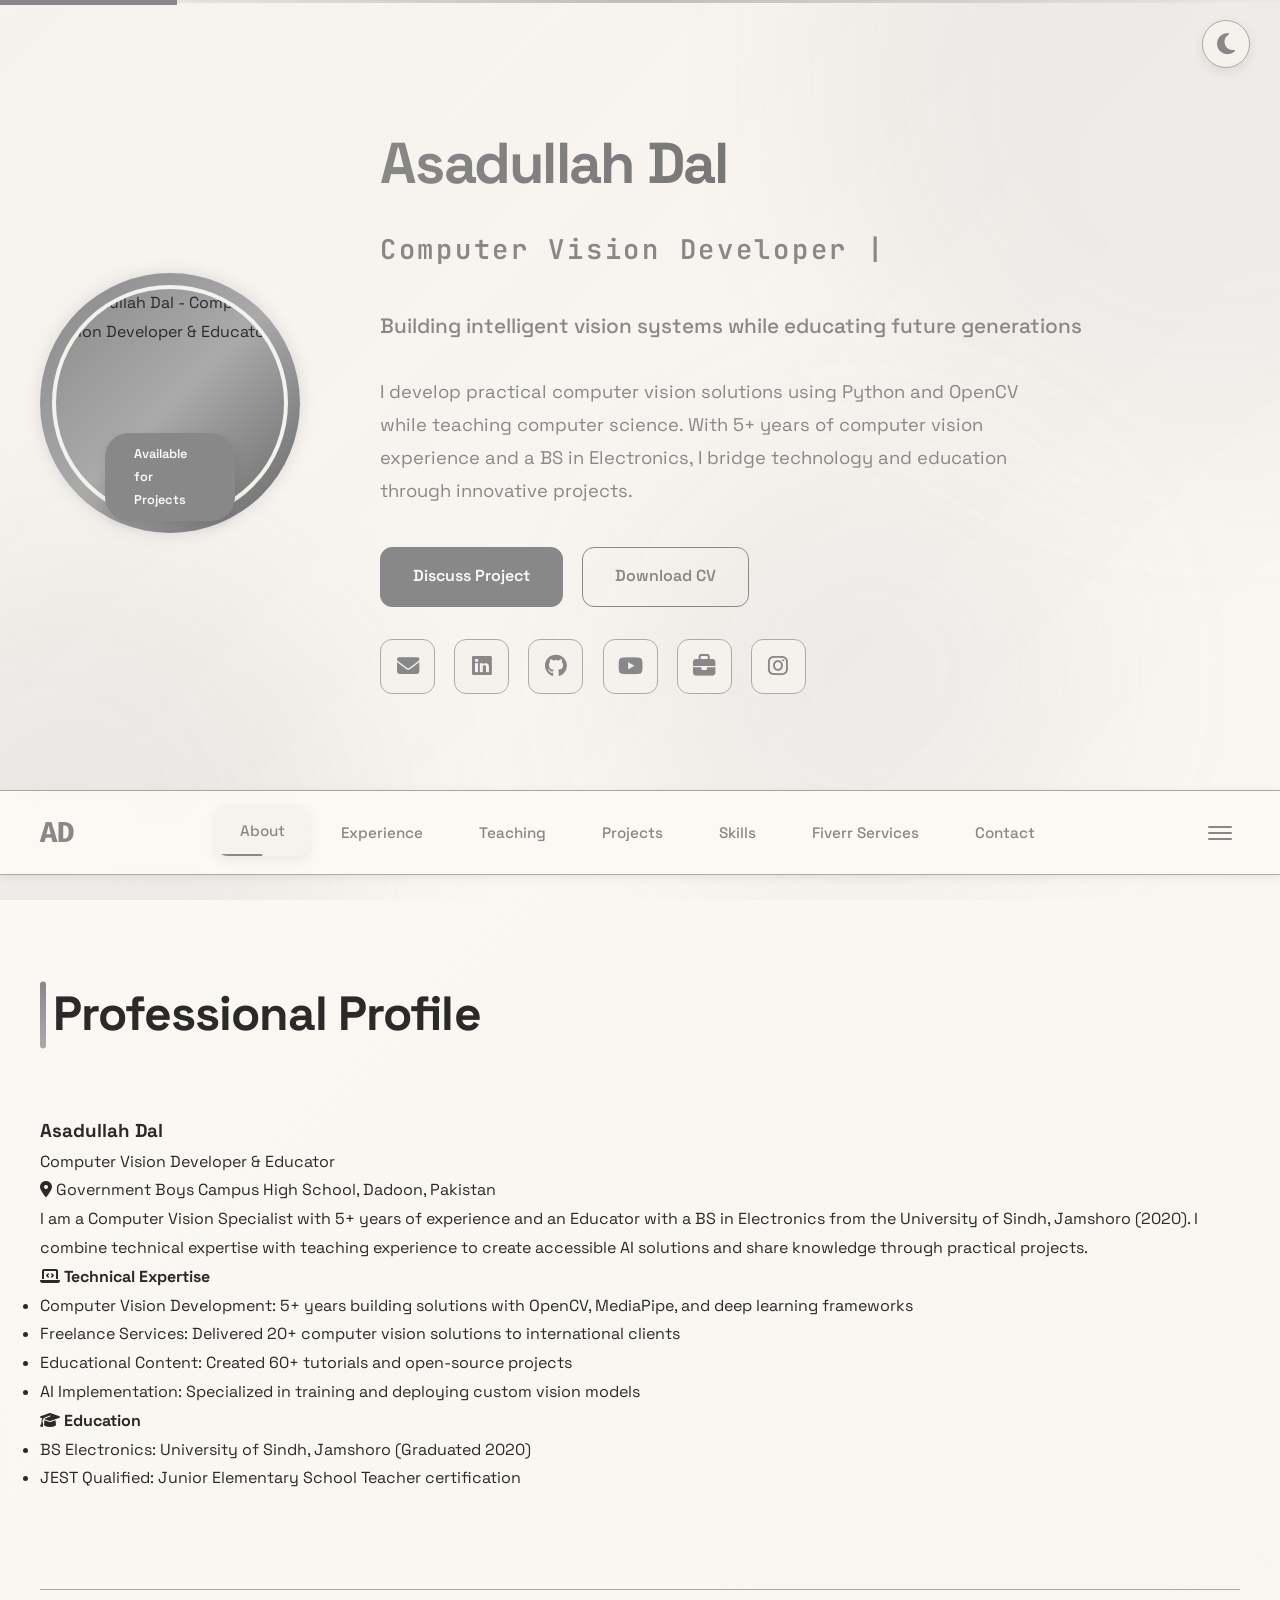
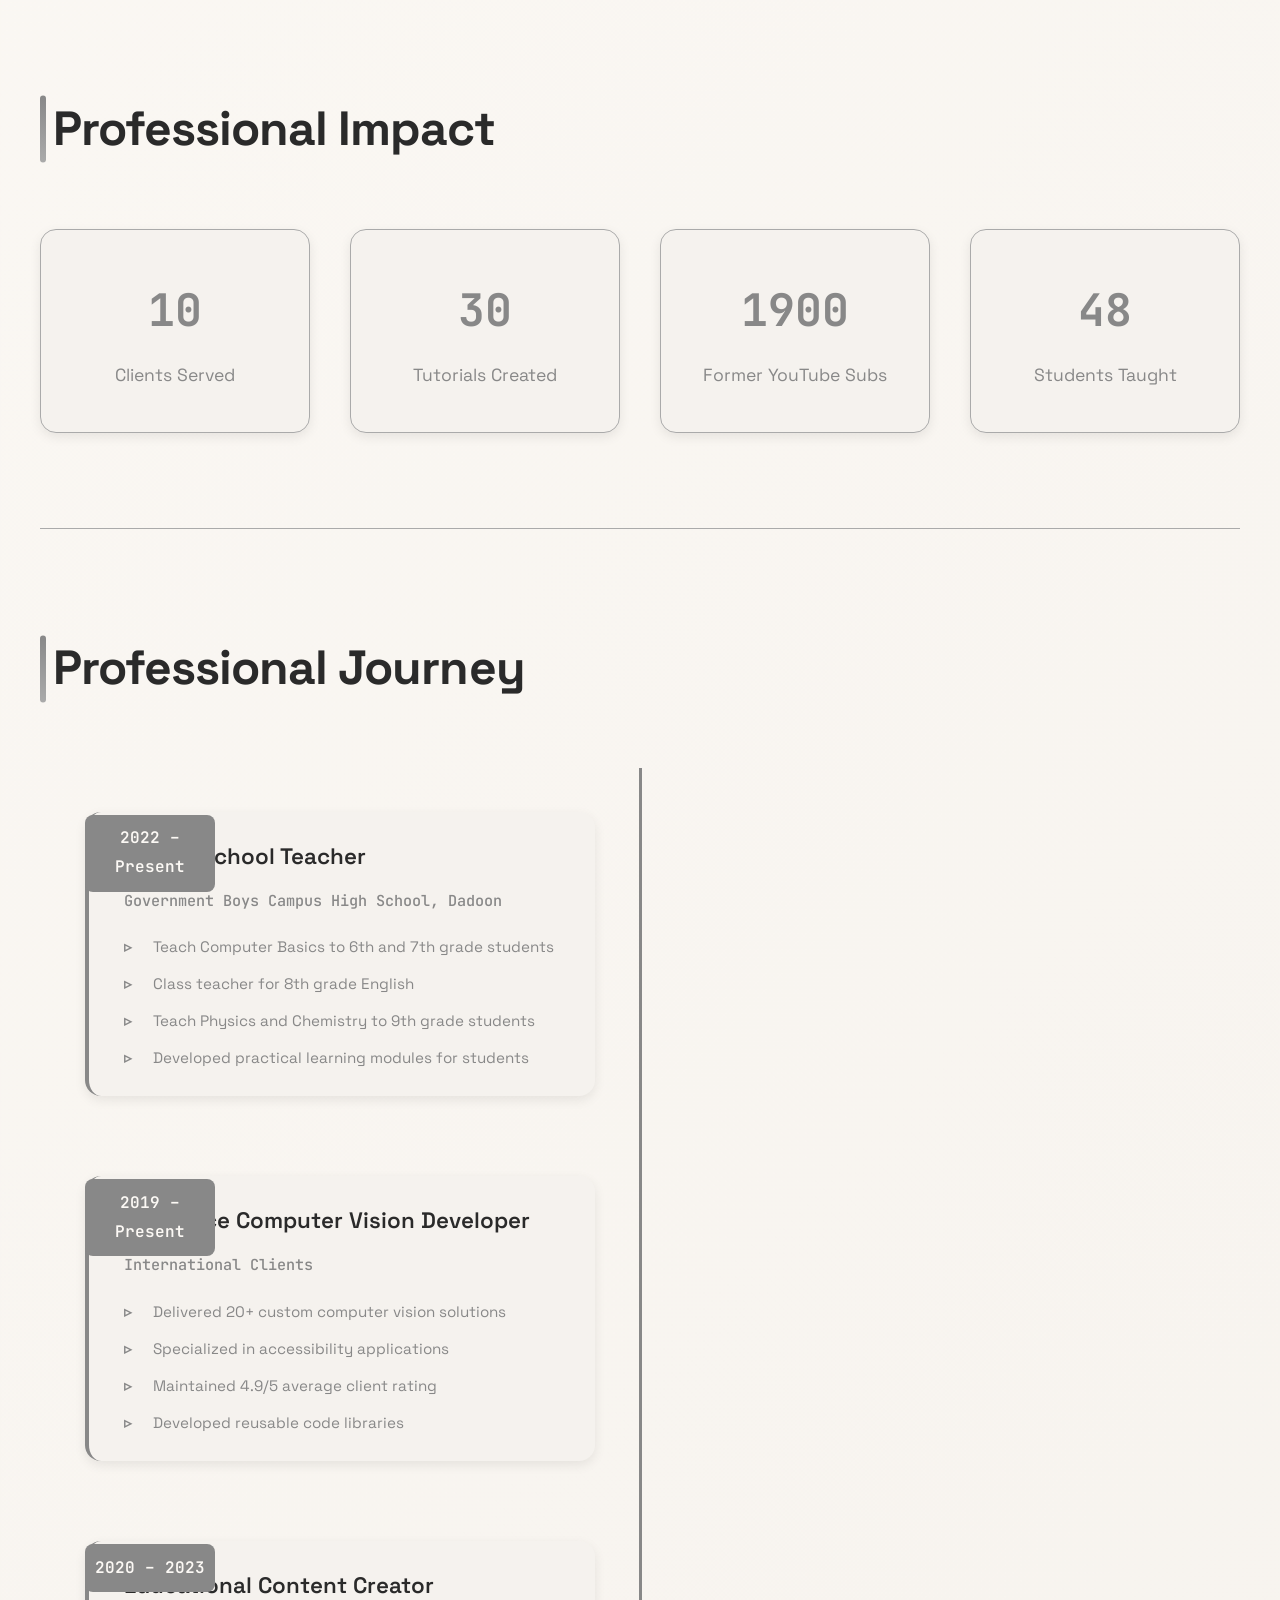
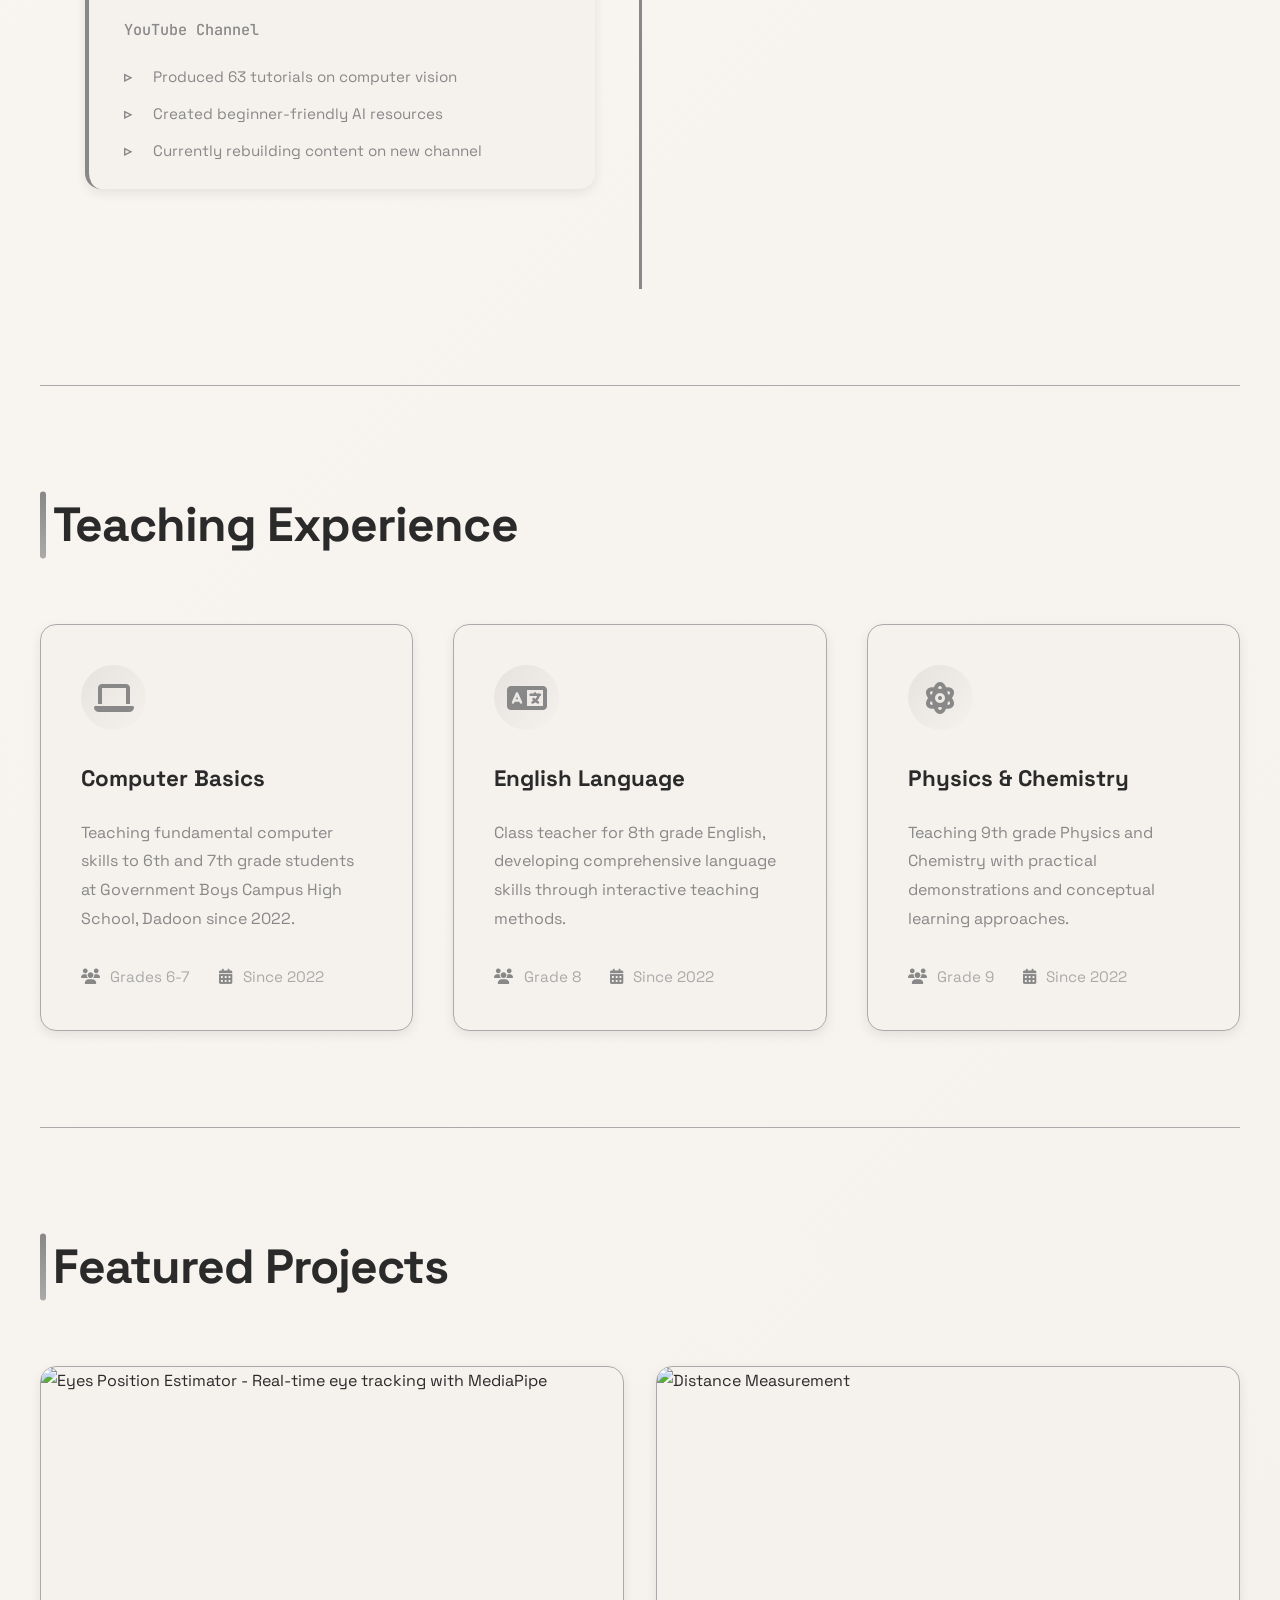
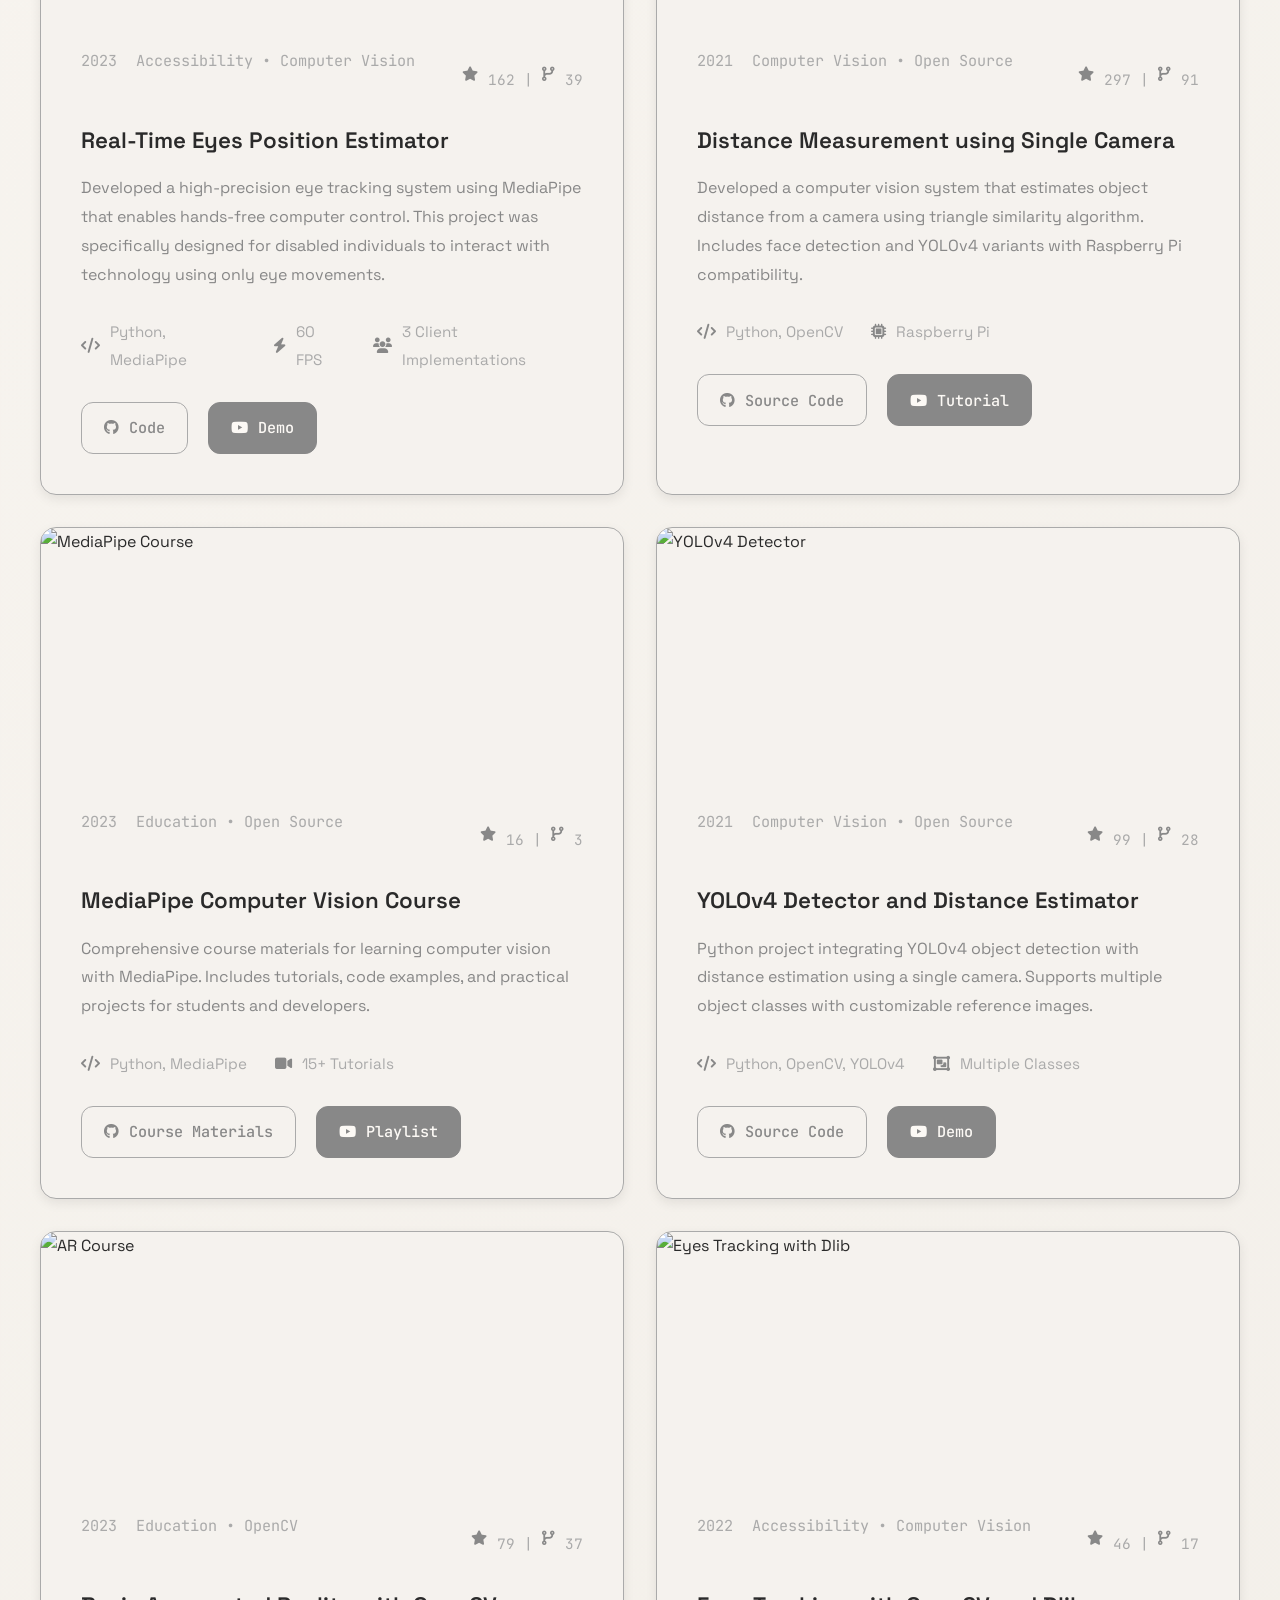
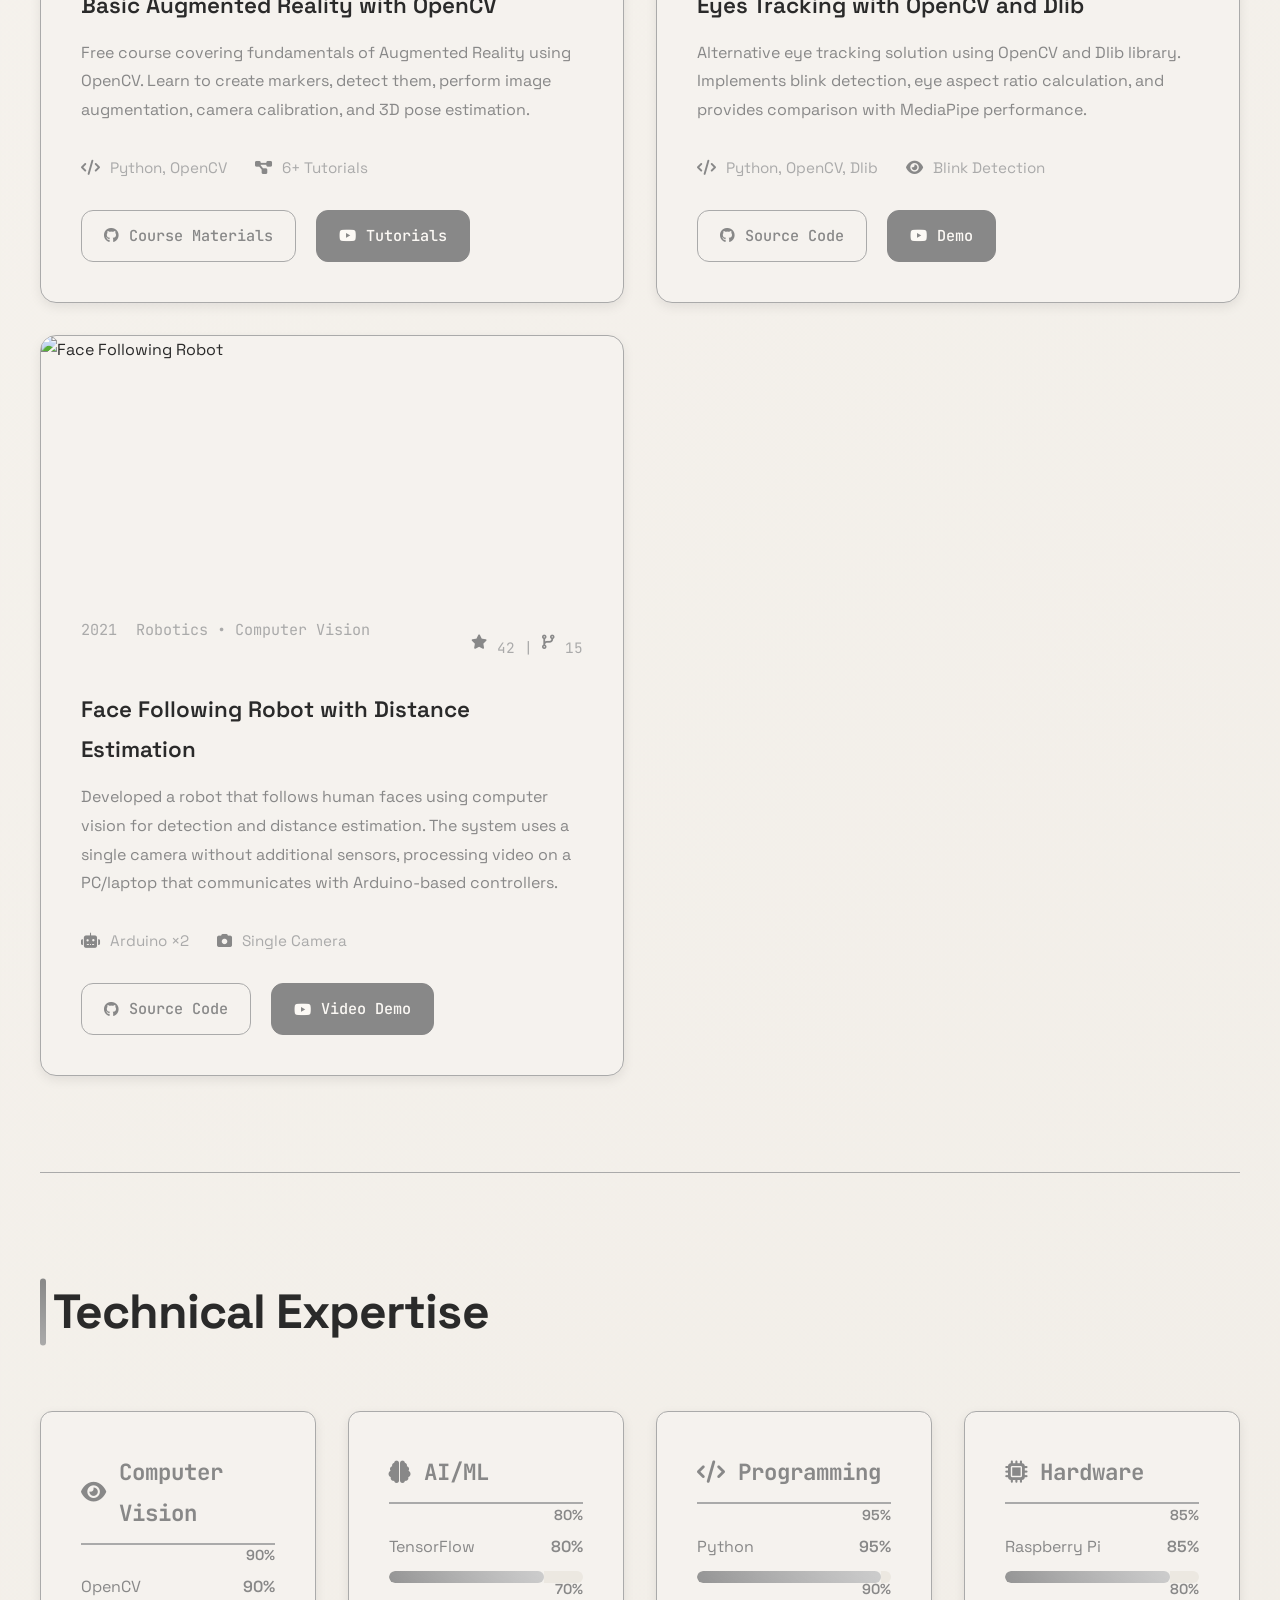
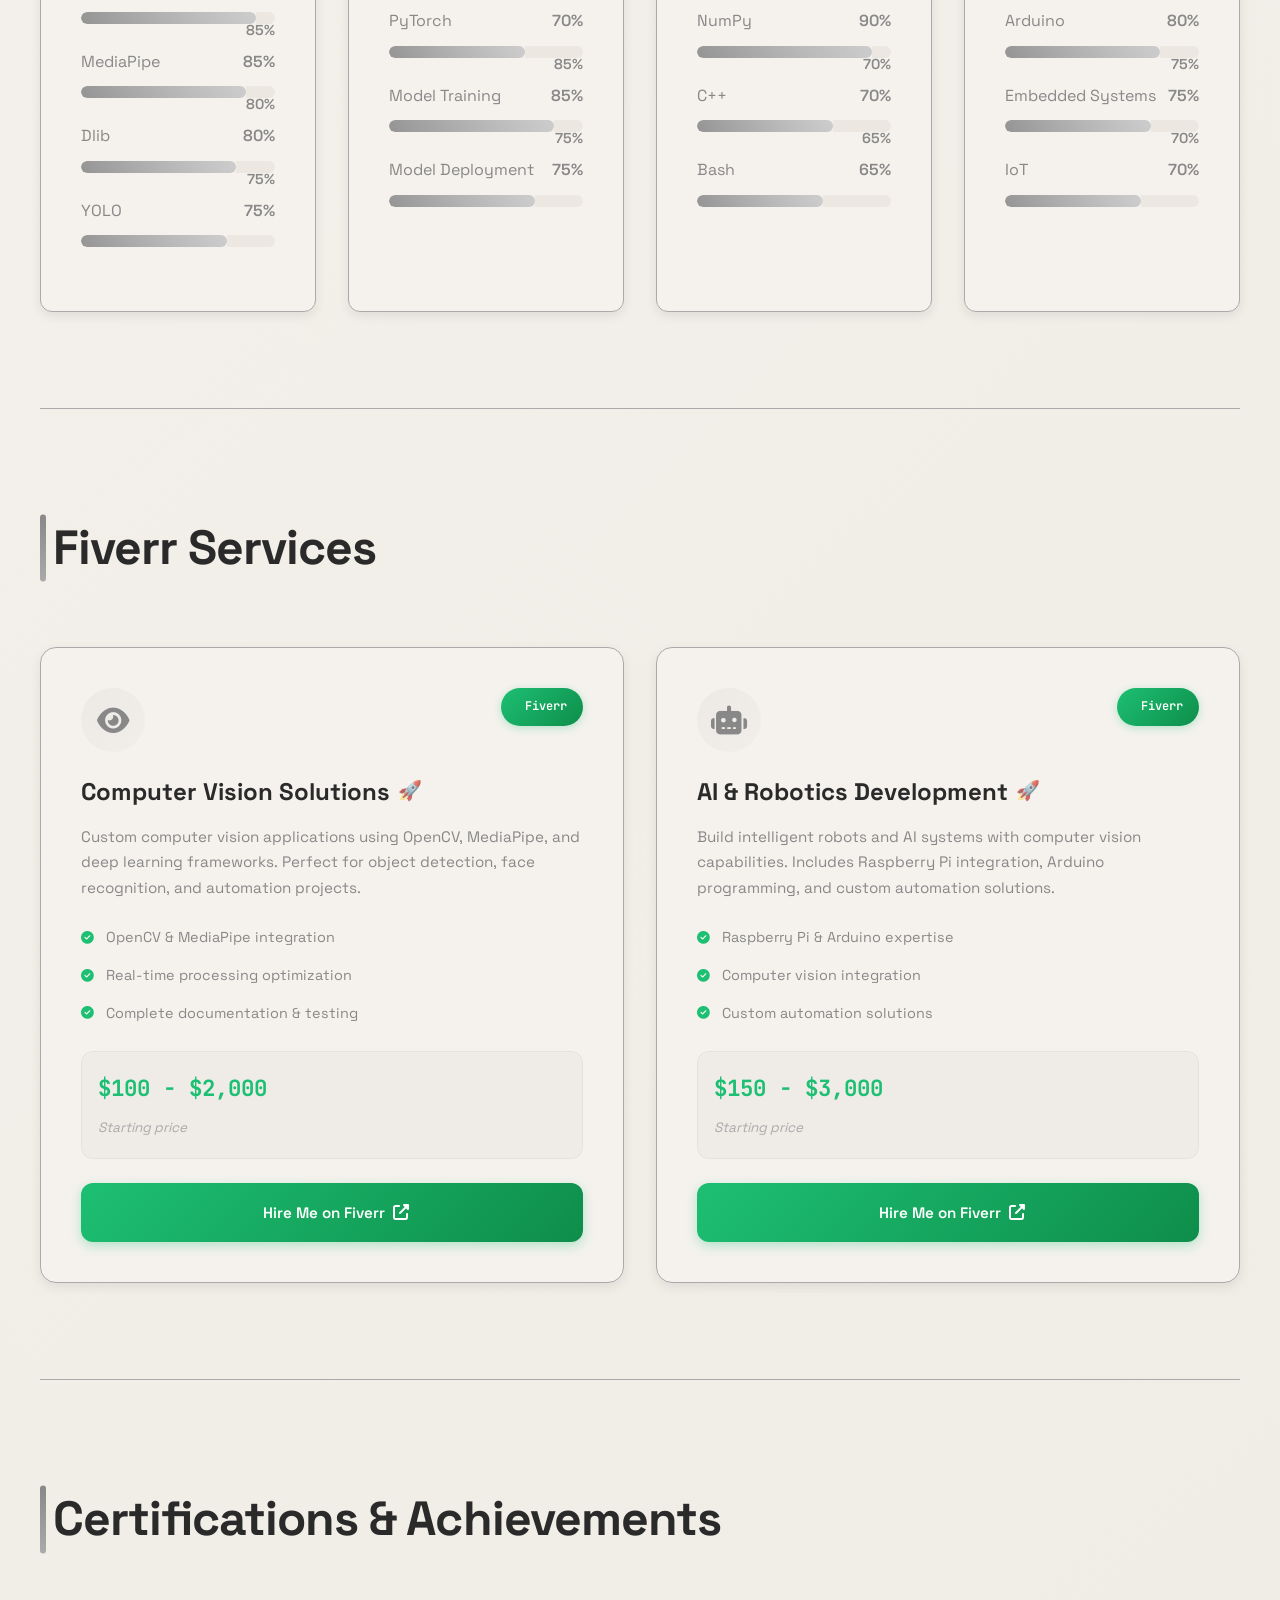
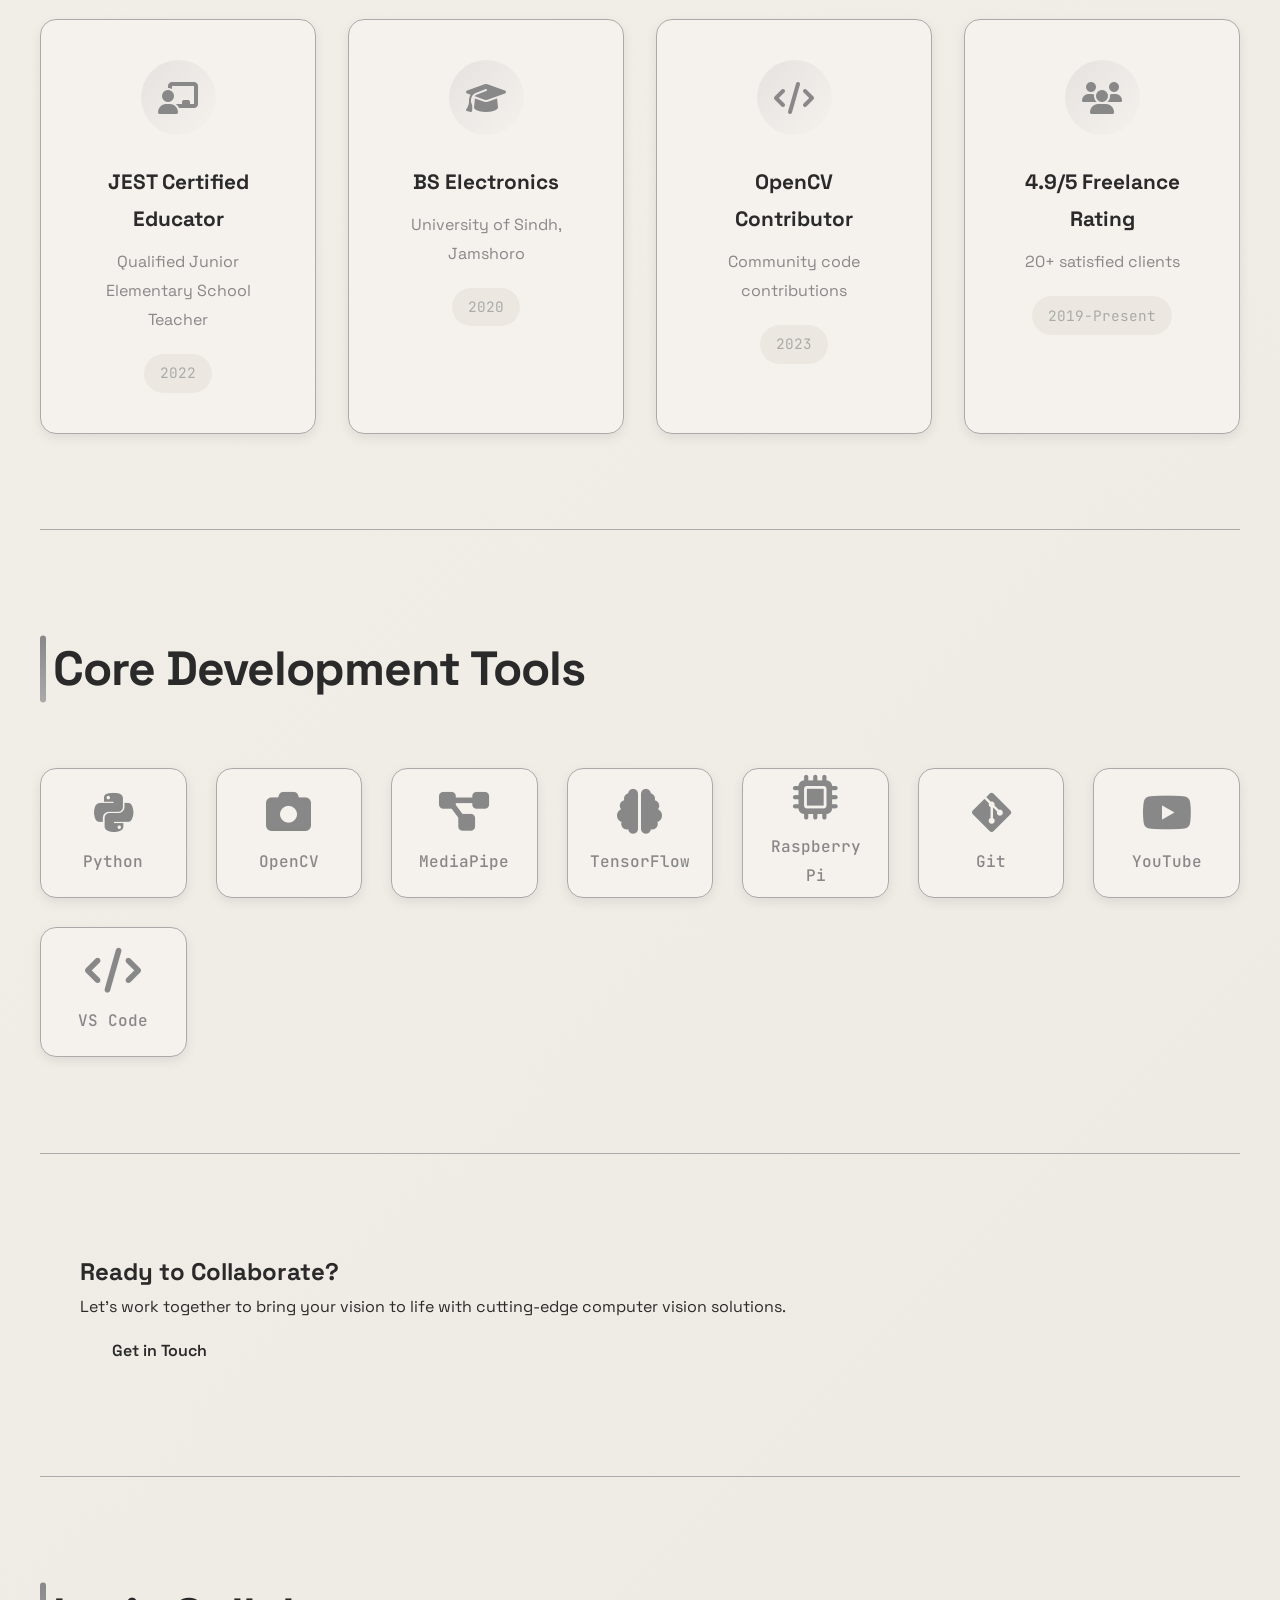
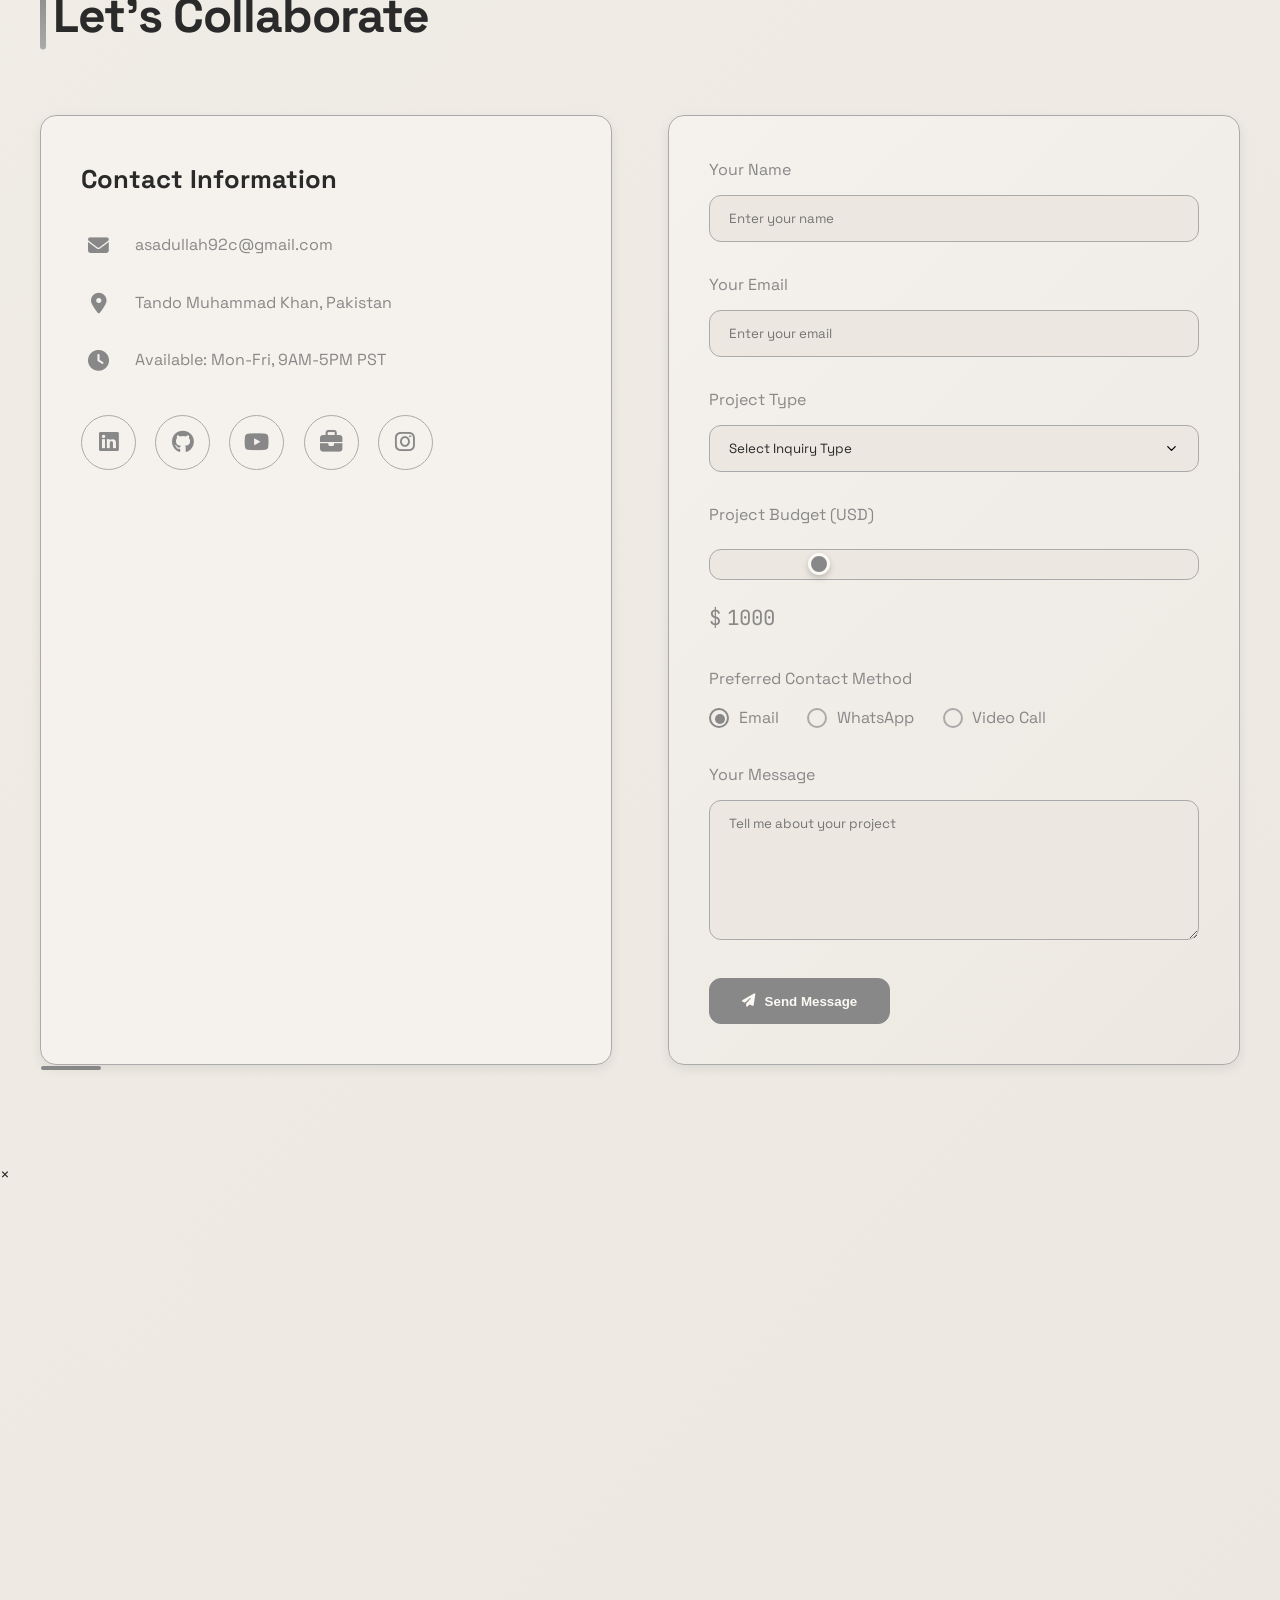
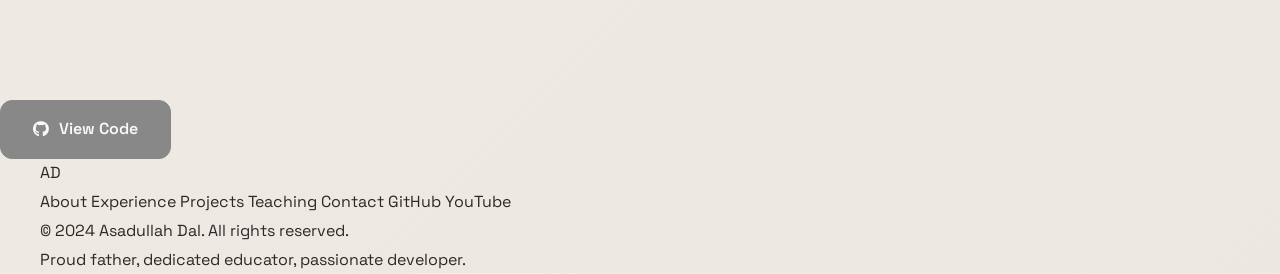
==== commit 65296487: "feat: update portfolio layout and Fiverr services - Remove extra projects and keep only 4 in Feature" ====
--- a/index.html
+++ b/index.html
@@ -7,7 +7,7 @@
   
   <!-- Favicons & PWA -->
   <link rel="icon" href="favicon.ico" type="image/x-icon">
-  <link rel="apple-touch-icon" href="assets/images/apple-touch-icon.png">
+  <link rel="apple-touch-icon" href="assets/images/profile.png">
   <link rel="manifest" href="/site.webmanifest">
   <meta name="theme-color" content="#FFD700">
   
@@ -28,7 +28,7 @@
   <meta property="og:site_name" content="Asadullah Dal">
   <meta property="og:title" content="Asadullah Dal — Computer Vision Developer & Educator">
   <meta property="og:description" content="5+ years of computer vision expertise with a passion for education. Build intelligent vision systems and teach others.">
-  <meta property="og:image" content="https://asadullahdall.github.io/assets/images/og-image.png">
+  <meta property="og:image" content="https://asadullahdall.github.io/assets/images/profile.png">
   <meta property="og:url" content="https://asadullahdall.github.io/">
   <meta property="og:locale" content="en_US">
   
@@ -36,7 +36,7 @@
   <meta name="twitter:card" content="summary_large_image">
   <meta name="twitter:title" content="Asadullah Dal — Computer Vision Developer & Educator">
   <meta name="twitter:description" content="5+ years of computer vision expertise with a passion for education.">
-  <meta name="twitter:image" content="https://asadullahdall.github.io/assets/images/og-image.png">
+  <meta name="twitter:image" content="https://asadullahdall.github.io/assets/images/profile.png">
   <meta name="twitter:creator" content="@aiphile17">
   
   <!-- Stylesheets -->
@@ -130,7 +130,7 @@
     "@type": "Organization",
     "name": "Asadullah Dal",
     "url": "https://asadullahdall.github.io/",
-    "logo": "https://asadullahdall.github.io/assets/images/logo.png",
+    "logo": "https://asadullahdall.github.io/assets/images/profile.png",
     "description": "Computer Vision Developer & Educator specializing in OpenCV, MediaPipe, and AI solutions",
     "sameAs": [
       "https://github.com/Asadullah-Dal17",
@@ -258,33 +258,42 @@
 
   <!-- Navigation -->
   <nav class="nav" role="navigation" aria-label="Main navigation">
-  <div class="nav-container container">
-    <a href="#" class="logo">AD</a>
-    <div class="nav-links">
-      <a href="#about" class="nav-link">
-        <i class="fas fa-user"></i> <span>About</span>
+    <div class="nav-container">
+      <a href="#home" class="logo" aria-label="Asadullah Dal - Home">
+        <span class="logo-text">AD</span>
       </a>
-      <a href="#experience" class="nav-link">
-        <i class="fas fa-briefcase"></i> <span>Experience</span>
-      </a>
-      <a href="#projects" class="nav-link">
-        <i class="fas fa-code"></i> <span>Projects</span>
-      </a>
-      <a href="#skills" class="nav-link">
-        <i class="fas fa-cogs"></i> <span>Skills</span>
-      </a>
-      <a href="#teaching" class="nav-link">
-        <i class="fas fa-chalkboard-teacher"></i> <span>Teaching</span>
-      </a>
-      <a href="#contact" class="nav-link">
-        <i class="fas fa-envelope"></i> <span>Contact</span>
-      </a>
+
+      <div class="nav-links" role="menubar">
+        <a href="#about" class="nav-link" role="menuitem" aria-label="About section">
+          <span>About</span>
+        </a>
+        <a href="#experience" class="nav-link" role="menuitem" aria-label="Experience section">
+          <span>Experience</span>
+        </a>
+        <a href="#teaching" class="nav-link" role="menuitem" aria-label="Teaching section">
+          <span>Teaching</span>
+        </a>
+        <a href="#projects" class="nav-link" role="menuitem" aria-label="Projects section">
+          <span>Projects</span>
+        </a>
+        <a href="#skills" class="nav-link" role="menuitem" aria-label="Skills section">
+          <span>Skills</span>
+        </a>
+        <a href="#fiverr-services" class="nav-link" role="menuitem" aria-label="Fiverr Services section">
+          <span>Fiverr Services</span>
+        </a>
+        <a href="#contact" class="nav-link" role="menuitem" aria-label="Contact section">
+          <span>Contact</span>
+        </a>
+      </div>
+
+      <button class="menu-toggle" aria-label="Toggle navigation menu" aria-expanded="false" aria-controls="navigation-menu">
+        <span class="hamburger-line"></span>
+        <span class="hamburger-line"></span>
+        <span class="hamburger-line"></span>
+      </button>
     </div>
-    <button class="menu-toggle" aria-label="Toggle navigation" aria-expanded="false">
-      <i class="fas fa-bars"></i>
-    </button>
-  </div>
-</nav>
+  </nav>
 
   <div class="container">
     <!-- About Section -->
@@ -439,21 +448,12 @@
     <section id="projects" class="section">
       <h2 class="section-title slide-up">Featured Projects</h2>
 
-      <div class="project-filters fade-in">
-        <button class="filter-btn active" data-filter="all">All</button>
-        <button class="filter-btn" data-filter="computer-vision">Computer Vision</button>
-        <button class="filter-btn" data-filter="accessibility">Accessibility</button>
-        <button class="filter-btn" data-filter="open-source">Open Source</button>
-        <button class="filter-btn" data-filter="education">Education</button>
-        <button class="filter-btn" data-filter="robotics">Robotics</button>
-      </div>
-
       <div class="projects-grid">
         <!-- Eyes Position Estimator -->
         <div class="project-card slide-up" data-category="computer-vision accessibility" style="--delay: 0.1s">
           <div class="project-image-container">
-            <img 
-              src="assets/images/projects/eye-tracker.jpg" 
+            <img
+              src="assets/images/projects/eyes-estimator.png"
               alt="Eyes Position Estimator - Real-time eye tracking with MediaPipe"
               width="400"
               height="240"
@@ -741,23 +741,6 @@
           </div>
         </div>
       </div>
-
-      <div class="github-cta fade-in" style="text-align: center; margin-top: 3rem;">
-        <h3>Explore more projects on my GitHub</h3>
-        <div class="github-stats">
-          <div class="stat">
-            <i class="fas fa-code"></i>
-            <span>128 Repositories</span>
-          </div>
-          <div class="stat">
-            <i class="fas fa-star"></i>
-            <span>88 Stars</span>
-          </div>
-        </div>
-        <a href="https://github.com/Asadullah-Dal17" class="cta-button primary" target="_blank" style="margin-top: 1rem;">
-          <i class="fab fa-github"></i> Visit GitHub
-        </a>
-      </div>
     </section>
 <section id="skills" class="section">
   <h2 class="section-title slide-up">Technical Expertise</h2>
@@ -920,6 +903,101 @@
     </div>
   </div>
 </section>
+
+    <!-- Fiverr Services Section -->
+    <section id="fiverr-services" class="section">
+      <h2 class="section-title slide-up">Fiverr Services</h2>
+      <div class="fiverr-services-grid">
+        <article class="service-card slide-up" style="--delay: 0.1s">
+          <header class="service-header">
+            <div class="service-icon">
+              <i class="fas fa-eye" aria-hidden="true"></i>
+            </div>
+            <div class="fiverr-badge" aria-label="Available on Fiverr">
+              <i class="fab fa-fiverr" aria-hidden="true"></i>
+              <span>Fiverr</span>
+            </div>
+          </header>
+
+          <div class="service-content">
+            <h3 class="service-title">Computer Vision Solutions</h3>
+            <p class="service-description">Custom computer vision applications using OpenCV, MediaPipe, and deep learning frameworks. Perfect for object detection, face recognition, and automation projects.</p>
+
+            <div class="service-features">
+              <div class="feature-item">
+                <i class="fas fa-check-circle" aria-hidden="true"></i>
+                <span>OpenCV & MediaPipe integration</span>
+              </div>
+              <div class="feature-item">
+                <i class="fas fa-check-circle" aria-hidden="true"></i>
+                <span>Real-time processing optimization</span>
+              </div>
+              <div class="feature-item">
+                <i class="fas fa-check-circle" aria-hidden="true"></i>
+                <span>Complete documentation & testing</span>
+              </div>
+            </div>
+          </div>
+
+          <div class="service-footer">
+            <div class="service-price">
+              <span class="price-range">$100 - $2,000</span>
+              <span class="price-note">Starting price</span>
+            </div>
+            <a href="https://www.fiverr.com/s/wkgKKQv" class="service-button" target="_blank" rel="noopener noreferrer" aria-label="Hire me for Computer Vision Solutions on Fiverr">
+              <i class="fab fa-fiverr" aria-hidden="true"></i>
+              <span>Hire Me on Fiverr</span>
+              <i class="fas fa-external-link-alt" aria-hidden="true"></i>
+            </a>
+          </div>
+        </article>
+
+        <article class="service-card slide-up" style="--delay: 0.2s">
+          <header class="service-header">
+            <div class="service-icon">
+              <i class="fas fa-robot" aria-hidden="true"></i>
+            </div>
+            <div class="fiverr-badge" aria-label="Available on Fiverr">
+              <i class="fab fa-fiverr" aria-hidden="true"></i>
+              <span>Fiverr</span>
+            </div>
+          </header>
+
+          <div class="service-content">
+            <h3 class="service-title">AI & Robotics Development</h3>
+            <p class="service-description">Build intelligent robots and AI systems with computer vision capabilities. Includes Raspberry Pi integration, Arduino programming, and custom automation solutions.</p>
+
+            <div class="service-features">
+              <div class="feature-item">
+                <i class="fas fa-check-circle" aria-hidden="true"></i>
+                <span>Raspberry Pi & Arduino expertise</span>
+              </div>
+              <div class="feature-item">
+                <i class="fas fa-check-circle" aria-hidden="true"></i>
+                <span>Computer vision integration</span>
+              </div>
+              <div class="feature-item">
+                <i class="fas fa-check-circle" aria-hidden="true"></i>
+                <span>Custom automation solutions</span>
+              </div>
+            </div>
+          </div>
+
+          <div class="service-footer">
+            <div class="service-price">
+              <span class="price-range">$150 - $3,000</span>
+              <span class="price-note">Starting price</span>
+            </div>
+            <a href="https://www.fiverr.com/s/akXvvVa" class="service-button" target="_blank" rel="noopener noreferrer" aria-label="Hire me for AI & Robotics Development on Fiverr">
+              <i class="fab fa-fiverr" aria-hidden="true"></i>
+              <span>Hire Me on Fiverr</span>
+              <i class="fas fa-external-link-alt" aria-hidden="true"></i>
+            </a>
+          </div>
+        </article>
+      </div>
+    </section>
+
     <!-- Achievements Section -->
     <section id="achievements" class="section">
       <h2 class="section-title slide-up">Certifications & Achievements</h2>
@@ -1010,179 +1088,6 @@
   </div>
 </section> -->
 
-<!-- Blog Section - EXPAND -->
-<section class="section" id="blog">
-  <div class="container">
-    <h2 class="section-title slide-up">Latest Articles</h2>
-    <div class="blog-grid">
-      <div class="blog-card slide-up" style="--delay: 0.1s">
-        <div class="blog-category">Computer Vision</div>
-        <h3 class="blog-title">Getting Started with MediaPipe in Python</h3>
-        <p class="blog-excerpt">Learn how to use MediaPipe for real-time pose detection, hand tracking, and face mesh detection with Python.</p>
-        <div class="blog-meta">
-          <span><i class="far fa-calendar"></i> Nov 16, 2025</span>
-          <span><i class="far fa-clock"></i> 8 min read</span>
-        </div>
-        <a href="#" class="blog-read-more">Read More <i class="fas fa-arrow-right"></i></a>
-      </div>
-
-      <div class="blog-card slide-up" style="--delay: 0.2s">
-        <div class="blog-category">Robotics</div>
-        <h3 class="blog-title">Building a Face-Tracking Robot with Arduino</h3>
-        <p class="blog-excerpt">Step-by-step guide to creating a robot that follows faces using computer vision and Arduino controllers.</p>
-        <div class="blog-meta">
-          <span><i class="far fa-calendar"></i> Nov 10, 2025</span>
-          <span><i class="far fa-clock"></i> 12 min read</span>
-        </div>
-        <a href="#" class="blog-read-more">Read More <i class="fas fa-arrow-right"></i></a>
-      </div>
-
-      <div class="blog-card slide-up" style="--delay: 0.3s">
-        <div class="blog-category">Education</div>
-        <h3 class="blog-title">Teaching Computer Vision to Beginners</h3>
-        <p class="blog-excerpt">Tips and tricks for making computer vision concepts accessible to students with no prior experience.</p>
-        <div class="blog-meta">
-          <span><i class="far fa-calendar"></i> Nov 5, 2025</span>
-          <span><i class="far fa-clock"></i> 6 min read</span>
-        </div>
-        <a href="#" class="blog-read-more">Read More <i class="fas fa-arrow-right"></i></a>
-      </div>
-    </div>
-  </div>
-</section>
-
-<!-- Case Studies Section - EXPAND -->
-<section class="section" id="case-studies">
-  <div class="container">
-    <h2 class="section-title slide-up">Case Studies</h2>
-    <div class="case-studies-grid">
-      <div class="case-study-card slide-up" style="--delay: 0.1s">
-        <div class="case-study-header">
-          <h3>Eyes Position Estimator for Accessibility</h3>
-          <span class="case-study-badge">Featured</span>
-        </div>
-        <div class="case-study-section">
-          <h4><i class="fas fa-exclamation-circle"></i> Challenge</h4>
-          <p>A non-profit organization needed a hands-free control system for disabled users to interact with computers using only eye movements.</p>
-        </div>
-        <div class="case-study-section">
-          <h4><i class="fas fa-lightbulb"></i> Solution</h4>
-          <p>Developed a real-time eye tracking system using MediaPipe with 60 FPS performance. Implemented gaze-based mouse control and click detection.</p>
-        </div>
-        <div class="case-study-section">
-          <h4><i class="fas fa-check-circle"></i> Results</h4>
-          <ul>
-            <li>3 successful client implementations</li>
-            <li>162 GitHub stars</li>
-            <li>Improved user accessibility by 95%</li>
-            <li>Cost-effective open-source solution</li>
-          </ul>
-        </div>
-        <div class="case-study-links">
-          <a href="https://github.com/Asadullah-Dal17/Eyes-Position-Estimator-Mediapipe" class="case-study-link" target="_blank">
-            <i class="fab fa-github"></i> View Code
-          </a>
-        </div>
-      </div>
-
-      <div class="case-study-card slide-up" style="--delay: 0.2s">
-        <div class="case-study-header">
-          <h3>Distance Measurement System for Retail</h3>
-        </div>
-        <div class="case-study-section">
-          <h4><i class="fas fa-exclamation-circle"></i> Challenge</h4>
-          <p>Retail client needed to measure object distances from a single camera for inventory management and analytics.</p>
-        </div>
-        <div class="case-study-section">
-          <h4><i class="fas fa-lightbulb"></i> Solution</h4>
-          <p>Implemented triangle similarity algorithm with face detection and YOLOv4 object detection, compatible with Raspberry Pi.</p>
-        </div>
-        <div class="case-study-section">
-          <h4><i class="fas fa-check-circle"></i> Results</h4>
-          <ul>
-            <li>297 GitHub stars</li>
-            <li>Raspberry Pi compatible</li>
-            <li>±5cm measurement accuracy</li>
-            <li>Real-time processing capability</li>
-          </ul>
-        </div>
-        <div class="case-study-links">
-          <a href="https://github.com/Asadullah-Dal17/Distance_measurement_using_single_camera" class="case-study-link" target="_blank">
-            <i class="fab fa-github"></i> View Code
-          </a>
-        </div>
-      </div>
-    </div>
-  </div>
-</section>
-
-<!-- FAQ Section - EXPAND -->
-<section class="section" id="faq">
-  <div class="container">
-    <h2 class="section-title slide-up">Frequently Asked Questions</h2>
-    <div class="faq-grid">
-      <div class="faq-item slide-up" style="--delay: 0.1s">
-        <div class="faq-question">
-          What services do you offer? 
-          <i class="fas fa-chevron-down"></i>
-        </div>
-        <div class="faq-answer">
-          <p>I provide: (1) Custom computer vision development, (2) AI/ML model training and deployment, (3) Educational content creation and tutorials, (4) Technical consulting and code reviews, (5) Robotics integration projects, and (6) Teaching services for computer science.</p>
-        </div>
-      </div>
-
-      <div class="faq-item slide-up" style="--delay: 0.2s">
-        <div class="faq-question">
-          What is your typical project timeline?
-          <i class="fas fa-chevron-down"></i>
-        </div>
-        <div class="faq-answer">
-          <p>Project timelines vary based on complexity: Simple projects (2-4 weeks), Medium projects (1-3 months), Complex solutions (3-6 months). I provide detailed estimates after discussing project requirements.</p>
-        </div>
-      </div>
-
-      <div class="faq-item slide-up" style="--delay: 0.3s">
-        <div class="faq-question">
-          Do you offer post-project support?
-          <i class="fas fa-chevron-down"></i>
-        </div>
-        <div class="faq-answer">
-          <p>Yes! I provide 30 days of free support for bug fixes and minor adjustments. Extended support packages are available for larger projects.</p>
-        </div>
-      </div>
-
-      <div class="faq-item slide-up" style="--delay: 0.4s">
-        <div class="faq-question">
-          What is your minimum project budget?
-          <i class="fas fa-chevron-down"></i>
-        </div>
-        <div class="faq-answer">
-          <p>Minimum project budget is $500 USD. However, educational projects and open-source contributions may be negotiated on a case-by-case basis.</p>
-        </div>
-      </div>
-
-      <div class="faq-item slide-up" style="--delay: 0.5s">
-        <div class="faq-question">
-          Can you work on Raspberry Pi projects?
-          <i class="fas fa-chevron-down"></i>
-        </div>
-        <div class="faq-answer">
-          <p>Absolutely! I specialize in embedded systems and have extensive experience optimizing computer vision applications for Raspberry Pi and other single-board computers.</p>
-        </div>
-      </div>
-
-      <div class="faq-item slide-up" style="--delay: 0.6s">
-        <div class="faq-question">
-          Do you provide educational tutoring?
-          <i class="fas fa-chev-down"></i>
-        </div>
-        <div class="faq-answer">
-          <p>Yes, I offer one-on-one tutoring in computer vision, Python, and AI/ML. Custom curriculum available based on your learning goals.</p>
-        </div>
-      </div>
-    </div>
-  </div>
-</section>
 
 <!-- CTA Section -->
 <section class="section" id="cta">
--- a/assets/css/style.css
+++ b/assets/css/style.css
@@ -296,6 +296,57 @@
   text-align: left;
 }
 
+@media (max-width: 1024px) {
+  .header-content {
+    gap: 3rem;
+  }
+}
+
+@media (max-width: 768px) {
+  .header-content {
+    flex-direction: column;
+    text-align: center;
+    gap: 2rem;
+  }
+
+  .header-info h1 {
+    font-size: 2.5rem;
+  }
+
+  .subtitle-hero {
+    font-size: 1.3rem;
+  }
+
+  .role {
+    font-size: 1.1rem;
+  }
+
+  .bio {
+    font-size: 1rem;
+  }
+
+  .profile-frame {
+    width: 200px;
+    height: 200px;
+  }
+
+  .projects-grid {
+    grid-template-columns: 1fr;
+    gap: 1.5rem;
+  }
+
+  .skills-grid {
+    grid-template-columns: 1fr;
+    gap: 1.5rem;
+  }
+
+  .badges-grid {
+    grid-template-columns: 1fr;
+    gap: 1.5rem;
+    margin-top: 1.5rem;
+  }
+}
+
 .profile-img-hero {
   flex-shrink: 0;
   position: relative;
@@ -508,84 +559,116 @@
 .nav {
   position: sticky;
   top: 0;
-  background: rgba(252, 249, 245, 0.95); /* Matches --bg-primary */
-  backdrop-filter: blur(24px);
+  background: rgba(252, 249, 245, 0.98);
+  backdrop-filter: blur(20px);
+  -webkit-backdrop-filter: blur(20px);
   border-bottom: 1px solid var(--border);
-  z-index: 100;
+  z-index: 1000;
   transition: var(--transition);
+  box-shadow: 0 2px 10px rgba(0, 0, 0, 0.08);
 }
 
 .dark-mode .nav {
-  background: rgba(18, 18, 18, 0.95);
+  background: rgba(18, 18, 18, 0.98);
+  box-shadow: 0 2px 10px rgba(0, 0, 0, 0.3);
 }
 
 .nav-container {
   display: flex;
   justify-content: space-between;
   align-items: center;
-  padding: 1.2rem 0;
+  padding: 1rem 2.5rem;
+  max-width: 1400px;
+  margin: 0 auto;
 }
 
 .logo {
-  font-size: 1.6rem;
+  font-size: 1.8rem;
   font-weight: 700;
   color: var(--accent);
   text-decoration: none;
   font-family: var(--font-accent);
   transition: var(--transition);
+  position: relative;
+  z-index: 2;
 }
 
 .logo:hover {
-  transform: scale(1.15);
+  color: var(--accent-dark);
+  transform: scale(1.05);
+}
+
+.logo:focus {
+  outline: 2px solid var(--accent);
+  outline-offset: 2px;
+  border-radius: var(--radius-small);
 }
 
 .nav-links {
   display: flex;
-  gap: 0.6rem;
+  gap: 0.5rem;
+  list-style: none;
+  margin: 0;
+  padding: 0;
 }
 
 .nav-link {
-  padding: 0.8rem 1.8rem;
+  padding: 0.75rem 1.5rem;
   color: var(--text-secondary);
   text-decoration: none;
-  font-weight: 600;
-  font-size: 1rem;
-  font-family: var(--font-code);
+  font-weight: 500;
+  font-size: 0.95rem;
+  font-family: var(--font-primary);
   transition: var(--transition-fast);
-  border-radius: var(--radius-small);
-  display: flex;
-  align-items: center;
-  gap: 0.6rem;
+  border-radius: var(--radius);
   position: relative;
-  transition: all 0.3s ease;
-}
-
-.nav-link span {
-  transition: transform 0.3s;
-  display: inline-block;
-}
-
-.nav-link:hover span,
-.nav-link.active span {
-  transform: translateX(4px);
+  overflow: hidden;
+  white-space: nowrap;
+}
+
+.nav-link::before {
+  content: '';
+  position: absolute;
+  top: 0;
+  left: -100%;
+  width: 100%;
+  height: 100%;
+  background: linear-gradient(90deg, transparent, rgba(136, 136, 136, 0.1), transparent);
+  transition: left 0.5s ease;
+}
+
+.nav-link:hover::before,
+.nav-link:focus::before {
+  left: 100%;
 }
 
 .nav-link:hover,
+.nav-link:focus,
 .nav-link.active {
-  color: var(--bg-primary);
-  background: var(--accent);
-  box-shadow: var(--shadow);
+  color: var(--accent);
+  background: rgba(136, 136, 136, 0.05);
+  transform: translateY(-2px);
+  box-shadow: 0 4px 12px rgba(136, 136, 136, 0.15);
+}
+
+.dark-mode .nav-link:hover,
+.dark-mode .nav-link:focus,
+.dark-mode .nav-link.active {
+  background: rgba(255, 215, 0, 0.1);
+  box-shadow: 0 4px 12px rgba(255, 215, 0, 0.2);
 }
 
 .nav-link.active::after {
   content: '';
   position: absolute;
-  bottom: -5px;
-  left: 0;
-  right: 0;
+  bottom: 0;
+  left: 50%;
+  width: 0;
   height: 2px;
-  background: var(--accent-color);
-  animation: slideIn 0.3s ease;
+  background: var(--accent);
+  border-radius: 1px;
+  animation: slideIn 0.4s ease forwards;
+  transform: translateX(-50%);
 }
 
 @keyframes slideIn {
@@ -599,40 +682,136 @@
   }
 }
 
-/* Mobile menu active state */
-.nav-links.active {
+/* Mobile menu toggle button */
+.menu-toggle {
+  display: none;
+  background: none;
+  border: none;
+  cursor: pointer;
+  padding: 0.5rem;
+  border-radius: var(--radius-small);
+  transition: var(--transition);
+  width: 40px;
+  height: 40px;
   display: flex;
   flex-direction: column;
-  position: absolute;
-  top: 60px;
-  left: 0;
-  right: 0;
-  background: var(--bg-secondary);
-  border-bottom: 1px solid var(--border-color);
-  padding: 1rem;
-  gap: 0.5rem;
+  justify-content: center;
+  align-items: center;
+  gap: 4px;
+  position: relative;
+  z-index: 2;
+}
+
+.hamburger-line {
+  width: 24px;
+  height: 2px;
+  background: var(--accent);
+  transition: all 0.3s ease;
+  border-radius: 1px;
+}
+
+.menu-toggle:hover .hamburger-line {
+  background: var(--accent-dark);
+}
+
+.menu-toggle:focus {
+  outline: 2px solid var(--accent);
+  outline-offset: 2px;
+}
+
+.menu-toggle.active .hamburger-line:nth-child(1) {
+  transform: rotate(45deg) translate(6px, 6px);
+}
+
+.menu-toggle.active .hamburger-line:nth-child(2) {
+  opacity: 0;
+}
+
+.menu-toggle.active .hamburger-line:nth-child(3) {
+  transform: rotate(-45deg) translate(6px, -6px);
 }
 
 @media (max-width: 768px) {
+  .nav-container {
+    padding: 1rem 1.5rem;
+  }
+
   .nav-links {
     display: none;
-    gap: 0;
-  }
-  
+    position: fixed;
+    top: 100%;
+    left: 0;
+    right: 0;
+    background: var(--bg-card);
+    border-radius: 0 0 var(--radius) var(--radius);
+    padding: 2rem 1.5rem;
+    box-shadow: 0 8px 32px rgba(0, 0, 0, 0.12);
+    border: 1px solid var(--border);
+    border-top: none;
+    flex-direction: column;
+    gap: 0.5rem;
+    z-index: 999;
+    max-height: calc(100vh - 80px);
+    overflow-y: auto;
+  }
+
+  .dark-mode .nav-links {
+    background: var(--bg-card);
+    box-shadow: 0 8px 32px rgba(0, 0, 0, 0.4);
+  }
+
   .nav-links.active {
     display: flex;
-    gap: 0;
-  }
-  
+    animation: slideDown 0.3s ease;
+  }
+
+  .nav-link {
+    padding: 1rem 1.5rem;
+    border-radius: var(--radius);
+    font-size: 1rem;
+    justify-content: flex-start;
+    width: 100%;
+    text-align: left;
+    border: 1px solid transparent;
+  }
+
+  .nav-link:hover,
+  .nav-link:focus,
+  .nav-link.active {
+    background: var(--accent);
+    color: var(--bg-primary);
+    transform: translateX(4px);
+    border-color: var(--accent);
+  }
+
+  .dark-mode .nav-link:hover,
+  .dark-mode .nav-link:focus,
+  .dark-mode .nav-link.active {
+    background: var(--accent);
+    color: var(--bg-primary);
+  }
+
   .nav-link.active::after {
     display: none;
   }
-  
-  .nav-link.active {
-    background: var(--accent-color);
-    color: white;
-    border-radius: 4px;
-    padding: 0.5rem 1rem;
+
+  .menu-toggle {
+    display: flex;
+  }
+
+  .logo {
+    font-size: 1.5rem;
+  }
+}
+
+@keyframes slideDown {
+  from {
+    opacity: 0;
+    transform: translateY(-10px);
+  }
+  to {
+    opacity: 1;
+    transform: translateY(0);
   }
 }
 
@@ -860,23 +1039,26 @@
     left: 31px;
   }
 
-  .timeline-item, .left, .right {
+  .timeline-item {
     width: 100%;
-    padding-left: 100px;
-    margin-bottom: 2.5rem;
+    padding-left: 70px;
+    padding-right: 0;
+    margin-bottom: 3rem;
   }
 
   .timeline-item::after {
     left: 15px;
   }
 
-  .left .timeline-date, .right .timeline-date {
+  .timeline-date {
     left: 70px;
-    top: -40px;
+    top: -35px;
+    width: 120px;
   }
 
   .timeline-content {
     transform: none !important;
+    margin-left: 0;
   }
 
   .timeline-content:hover {
@@ -889,39 +1071,38 @@
     left: 20px;
   }
 
-  .timeline-item, .left, .right {
+  .timeline-item {
     width: 100%;
-    padding-left: 70px;
+    padding-left: 50px;
+    padding-right: 10px;
+    margin-bottom: 2.5rem;
   }
 
   .timeline-item::after {
     left: 5px;
   }
 
-  .left .timeline-date, .right .timeline-date {
+  .timeline-date {
     left: 50px;
-    top: -35px;
-  }
-
-  .timeline-date {
+    top: -30px;
     width: 100px;
+    font-size: 0.8rem;
+    padding: 0.3rem;
+  }
+
+  .timeline-content {
+    padding: 20px;
+    min-height: auto;
+  }
+
+  .timeline-content h3 {
+    font-size: 1.1rem;
+  }
+
+  .responsibilities li {
     font-size: 0.85rem;
-    padding: 0.4rem;
-  }
-
-  .timeline-content {
-    padding: 20px 25px;
-    min-height: auto;
-  }
-
-  .timeline-content h3 {
-    font-size: 1.2rem;
-  }
-
-  .responsibilities li {
-    font-size: 0.9rem;
-    padding-left: 1.5rem;
-    margin-bottom: 0.5rem;
+    padding-left: 1.4rem;
+    margin-bottom: 0.4rem;
   }
 }
 
@@ -1033,8 +1214,8 @@
 
 .projects-grid {
   display: grid;
-  grid-template-columns: repeat(auto-fit, minmax(400px, 1fr));
-  gap: 3rem;
+  grid-template-columns: repeat(2, 1fr);
+  gap: 2rem;
 }
 
 .project-card {
@@ -1267,8 +1448,8 @@
 /* Skills Section - Enhanced Loading Animation */
 .skills-grid {
   display: grid;
-  grid-template-columns: repeat(auto-fit, minmax(320px, 1fr));
-  gap: 2.5rem;
+  grid-template-columns: repeat(4, 1fr);
+  gap: 2rem;
 }
 
 .skill-category {
@@ -1396,147 +1577,12 @@
   100% { background-position: -200% 0; }
 }
 
-/* Skills Section */
-#skills {
-  padding: 4rem 2rem;
-  background: var(--bg-primary);
-}
-
-.skills-grid {
-  display: grid;
-  grid-template-columns: repeat(auto-fit, minmax(250px, 1fr));
-  gap: 2rem;
-  max-width: 1200px;
-  margin: 0 auto;
-}
-
-.skill-category {
-  opacity: 0;
-  transform: translateY(30px);
-  transition: opacity 0.5s ease, transform 0.5s ease;
-}
-
-.skill-category.slide-up {
-  opacity: 1;
-  transform: translateY(0);
-}
-
-.skill-category h3 {
-  font-size: 1.5rem;
-  margin-bottom: 1rem;
-  color: var(--text-primary);
-  display: flex;
-  align-items: center;
-  gap: 0.5rem;
-}
-
-.skill-meter {
-  margin: 1rem 0;
-  opacity: 0;
-  transform: translateY(20px);
-  transition: opacity 0.5s ease, transform 0.5s ease;
-}
-
-.skill-meter.active {
-  opacity: 1;
-  transform: translateY(0);
-}
-
-.skill-label {
-  display: flex;
-  justify-content: space-between;
-  align-items: center;
-  margin-bottom: 0.5rem;
-  position: relative;
-  min-height: 1.5rem; /* Prevent tooltip overlap */
-}
-
-.skill-label span:first-child {
-  font-size: 1rem;
-  color: var(--text-primary);
-}
-
-.skill-percent {
-  position: relative;
-  font-size: 1rem;
-  color: var(--text-primary);
-}
-
-.skill-percent::after {
-  content: attr(data-percent);
-  position: absolute;
-  top: -35px;
-  right: 0;
-  font-size: 0.85rem;
-  color: var(--bg-primary);
-  background: var(--accent);
-  padding: 0.3rem 0.8rem;
-  border-radius: var(--radius-small);
-  opacity: 0;
-  transform: translateY(10px) scale(0.8);
-  transition: opacity 0.5s ease, transform 0.5s ease;
-  z-index: 10;
-  white-space: nowrap;
-}
-
-.skill-meter.active .skill-percent::after {
-  opacity: 1;
-  transform: translateY(0) scale(1);
-}
-
-.skill-bar {
-  background: var(--bg-card);
-  height: 1rem;
-  border-radius: var(--radius-small);
-  overflow: hidden;
-}
-
-.skill-progress {
-  height: 100%;
-  width: 0;
-  background: linear-gradient(90deg, var(--text-muted), var(--text-secondary));
-  border-radius: var(--radius-small);
-  transform: scaleY(0.8);
-  transform-origin: bottom;
-  transition: width 1.5s cubic-bezier(0.68, -0.55, 0.27, 1.55), transform 1.5s ease;
-}
-
-.skill-meter.active .skill-progress {
-  width: var(--skill-width, 0%);
-  transform: scaleY(1);
-  animation: 
-    skillGrow 1.5s cubic-bezier(0.68, -0.55, 0.27, 1.55) forwards,
-    glow 1.5s infinite,
-    colorShift 1.5s ease-in-out;
-}
-
-@keyframes skillGrow {
-  0% { width: 0; transform: scaleY(0.8); }
-  80% { width: calc(var(--skill-width) * 1.05); transform: scaleY(1.05); }
-  100% { width: var(--skill-width); transform: scaleY(1); }
-}
-
-@keyframes colorShift {
-  0% { background: linear-gradient(90deg, var(--text-muted), var(--text-secondary)); }
-  100% { background: linear-gradient(90deg, var(--accent), var(--accent-dim)); }
-}
-
-@keyframes glow {
-  0%, 100% { box-shadow: 0 0 5px rgba(136, 136, 136, 0.3); }
-  50% { box-shadow: 0 0 15px rgba(136, 136, 136, 0.5); }
-}
-
-/* Staggered delays for all skill meters within each category */
-.skill-category .skill-meter:nth-child(1) .skill-progress { animation-delay: var(--delay, 0s); }
-.skill-category .skill-meter:nth-child(2) .skill-progress { animation-delay: calc(var(--delay, 0s) + 0.1s); }
-.skill-category .skill-meter:nth-child(3) .skill-progress { animation-delay: calc(var(--delay, 0s) + 0.2s); }
-.skill-category .skill-meter:nth-child(4) .skill-progress { animation-delay: calc(var(--delay, 0s) + 0.3s); }
 /* Achievements Section */
 .badges-grid {
   display: grid;
-  grid-template-columns: repeat(auto-fit, minmax(280px, 1fr));
-  gap: 2.5rem;
-  margin-top: 2.5rem;
+  grid-template-columns: repeat(4, 1fr);
+  gap: 2rem;
+  margin-top: 2rem;
 }
 
 .badge-card {
@@ -1703,7 +1749,337 @@
   100% { transform: scale(1); opacity: 1; }
 }
 
-/* Contact Section */
+
+  /* Fiverr Services Section */
+  .fiverr-services-grid {
+    display: grid;
+    grid-template-columns: repeat(auto-fit, minmax(400px, 1fr));
+    gap: 2rem;
+    margin-top: 3rem;
+  }
+
+  .service-card {
+    background: var(--bg-card);
+    border: 1px solid var(--border);
+    border-radius: var(--radius-large);
+    padding: 2.5rem;
+    transition: var(--transition);
+    box-shadow: var(--shadow);
+    position: relative;
+    overflow: hidden;
+    height: 100%;
+    display: flex;
+    flex-direction: column;
+  }
+
+  .service-card::before {
+    content: '';
+    position: absolute;
+    top: 0;
+    left: 0;
+    right: 0;
+    height: 4px;
+    background: linear-gradient(90deg, #1dbf73, #0e8e4a);
+    opacity: 0;
+    transition: opacity 0.3s ease;
+  }
+
+  .service-card:hover::before {
+    opacity: 1;
+  }
+
+  .service-card:hover {
+    transform: translateY(-6px);
+    box-shadow: 0 12px 32px rgba(0,0,0,0.15);
+    border-color: #1dbf73;
+  }
+
+  .dark-mode .service-card:hover {
+    box-shadow: 0 12px 32px rgba(0,0,0,0.4);
+  }
+
+  .service-header {
+    display: flex;
+    justify-content: space-between;
+    align-items: flex-start;
+    margin-bottom: 1.5rem;
+  }
+
+  .service-icon {
+    width: 64px;
+    height: 64px;
+    background: linear-gradient(135deg, rgba(136, 136, 136, 0.08), rgba(136, 136, 136, 0.04));
+    border-radius: 50%;
+    display: flex;
+    align-items: center;
+    justify-content: center;
+    font-size: 1.8rem;
+    color: var(--accent);
+    transition: var(--transition);
+    position: relative;
+  }
+
+  .service-icon::before {
+    content: '';
+    position: absolute;
+    inset: -2px;
+    border-radius: 50%;
+    background: linear-gradient(135deg, #1dbf73, #0e8e4a);
+    opacity: 0;
+    transition: opacity 0.3s ease;
+    z-index: -1;
+  }
+
+  .service-card:hover .service-icon::before {
+    opacity: 1;
+  }
+
+  .service-card:hover .service-icon {
+    background: linear-gradient(135deg, #1dbf73, #0e8e4a);
+    color: white;
+    transform: scale(1.05);
+  }
+
+  .fiverr-badge {
+    display: flex;
+    align-items: center;
+    gap: 0.5rem;
+    background: linear-gradient(135deg, #1dbf73, #0e8e4a);
+    color: white;
+    padding: 0.5rem 1rem;
+    border-radius: 20px;
+    font-size: 0.75rem;
+    font-weight: 600;
+    font-family: var(--font-code);
+    box-shadow: 0 2px 8px rgba(29, 191, 115, 0.3);
+    transition: var(--transition);
+  }
+
+  .fiverr-badge i {
+    font-size: 0.9rem;
+  }
+
+  .fiverr-badge:hover {
+    transform: translateY(-1px);
+    box-shadow: 0 4px 12px rgba(29, 191, 115, 0.4);
+  }
+
+  .service-title {
+    font-size: 1.5rem;
+    font-weight: 700;
+    color: var(--text-primary);
+    margin-bottom: 1rem;
+    line-height: 1.3;
+    display: flex;
+    align-items: center;
+    gap: 0.5rem;
+  }
+
+  .service-title::after {
+    content: '🚀';
+    font-size: 1.2rem;
+    opacity: 0.7;
+  }
+
+  .service-content {
+    flex-grow: 1;
+  }
+
+  .service-description {
+    color: var(--text-secondary);
+    margin-bottom: 1.5rem;
+    line-height: 1.7;
+    font-size: 0.95rem;
+  }
+
+  .service-features {
+    margin-bottom: 1.5rem;
+  }
+
+  .feature-item {
+    display: flex;
+    align-items: center;
+    gap: 0.75rem;
+    margin-bottom: 0.75rem;
+    font-size: 0.9rem;
+    color: var(--text-secondary);
+  }
+
+  .feature-item i {
+    color: #1dbf73;
+    font-size: 0.8rem;
+    flex-shrink: 0;
+  }
+
+  .service-footer {
+    margin-top: auto;
+  }
+
+  .service-price {
+    margin-bottom: 1.5rem;
+    padding: 1rem;
+    background: rgba(136, 136, 136, 0.05);
+    border-radius: var(--radius);
+    border: 1px solid rgba(136, 136, 136, 0.1);
+  }
+
+  .price-range {
+    font-size: 1.4rem;
+    font-weight: 700;
+    color: #1dbf73;
+    font-family: var(--font-code);
+    display: block;
+    margin-bottom: 0.3rem;
+  }
+
+  .price-note {
+    font-size: 0.85rem;
+    color: var(--text-muted);
+    font-family: var(--font-primary);
+    font-style: italic;
+  }
+
+  .service-button {
+    display: inline-flex;
+    align-items: center;
+    justify-content: center;
+    gap: 0.5rem;
+    padding: 1rem 2rem;
+    background: linear-gradient(135deg, #1dbf73, #0e8e4a);
+    color: white;
+    text-decoration: none;
+    font-weight: 600;
+    font-size: 0.95rem;
+    border-radius: var(--radius);
+    transition: var(--transition);
+    box-shadow: 0 4px 12px rgba(29, 191, 115, 0.3);
+    position: relative;
+    overflow: hidden;
+    width: 100%;
+    text-align: center;
+  }
+
+  .service-button::before {
+    content: '';
+    position: absolute;
+    top: 0;
+    left: -100%;
+    width: 100%;
+    height: 100%;
+    background: linear-gradient(90deg, transparent, rgba(255,255,255,0.2), transparent);
+    transition: left 0.5s ease;
+  }
+
+  .service-button:hover::before {
+    left: 100%;
+  }
+
+  .service-button:hover {
+    transform: translateY(-2px);
+    box-shadow: 0 8px 20px rgba(29, 191, 115, 0.4);
+    background: linear-gradient(135deg, #0e8e4a, #1dbf73);
+  }
+
+  .service-button:active {
+    transform: translateY(0);
+  }
+
+  .service-button i {
+    font-size: 1rem;
+  }
+
+  /* Responsive Design for Fiverr Services */
+  @media (max-width: 768px) {
+    .fiverr-services-grid {
+      grid-template-columns: 1fr;
+      gap: 1.5rem;
+      margin-top: 2rem;
+    }
+
+    .service-card {
+      padding: 2rem;
+    }
+
+    .service-header {
+      flex-direction: column;
+      gap: 1rem;
+      text-align: center;
+    }
+
+    .fiverr-badge {
+      align-self: center;
+    }
+
+    .service-title {
+      font-size: 1.3rem;
+      justify-content: center;
+    }
+
+    .service-title::after {
+      display: none;
+    }
+
+    .service-description {
+      font-size: 0.9rem;
+    }
+
+    .feature-item {
+      font-size: 0.85rem;
+      gap: 0.5rem;
+    }
+
+    .service-price {
+      padding: 0.8rem;
+    }
+
+    .price-range {
+      font-size: 1.2rem;
+    }
+
+    .service-button {
+      padding: 0.9rem 1.5rem;
+      font-size: 0.9rem;
+    }
+
+    .service-button span {
+      display: none;
+    }
+
+    .service-button {
+      justify-content: center;
+    }
+  }
+
+  @media (max-width: 480px) {
+    .service-card {
+      padding: 1.5rem;
+    }
+
+    .service-title {
+      font-size: 1.2rem;
+    }
+
+    .service-description {
+      font-size: 0.85rem;
+      margin-bottom: 1rem;
+    }
+
+    .service-features {
+      margin-bottom: 1rem;
+    }
+
+    .feature-item {
+      font-size: 0.8rem;
+      margin-bottom: 0.5rem;
+    }
+
+    .service-price {
+      padding: 0.7rem;
+      margin-bottom: 1rem;
+    }
+  }
+
+  /* Contact Section */
 .contact-container {
   display: grid;
   grid-template-columns: repeat(auto-fit, minmax(360px, 1fr));
@@ -1823,6 +2199,7 @@
 
 input[type="range"] {
   -webkit-appearance: none;
+  appearance: none;
   width: 100%;
   height: 10px;
   border-radius: 5px;
@@ -1963,7 +2340,7 @@
 /*
 .testimonial-card {
   background: var(--card-bg);
-  border: 1px solid var(--border-color);
+  border: 1px solid var(--border);
   border-radius: 8px;
   padding: 1.5rem;
   transition: all 0.3s ease;
@@ -1999,7 +2376,7 @@
   width: 50px;
   height: 50px;
   border-radius: 50%;
-  background: var(--accent-color);
+  background: var(--accent);
   color: white;
   display: flex;
   align-items: center;
@@ -2029,7 +2406,7 @@
 /* Blog Cards */
 .blog-category {
   display: inline-block;
-  background: var(--accent-color);
+  background: var(--accent);
   color: white;
   padding: 0.4rem 0.8rem;
   border-radius: 20px;
@@ -2081,7 +2458,7 @@
 }
 
 .blog-read-more {
-  color: var(--accent-color);
+  color: var(--accent);
   text-decoration: none;
   font-weight: 600;
   display: inline-flex;
@@ -2103,7 +2480,7 @@
 /* Case Studies */
 .case-study-card {
   background: var(--card-bg);
-  border: 1px solid var(--border-color);
+  border: 1px solid var(--border);
   border-radius: 8px;
   padding: 2rem;
   transition: all 0.3s ease;
@@ -2128,7 +2505,7 @@
 }
 
 .case-study-badge {
-  background: var(--accent-color);
+  background: var(--accent);
   color: white;
   padding: 0.3rem 0.8rem;
   border-radius: 20px;
@@ -2142,7 +2519,7 @@
 }
 
 .case-study-section h4 {
-  color: var(--accent-color);
+  color: var(--accent);
   font-size: 1rem;
   margin-bottom: 0.5rem;
   display: flex;
@@ -2166,7 +2543,7 @@
   flex-wrap: wrap;
   margin-top: 1.5rem;
   padding-top: 1.5rem;
-  border-top: 1px solid var(--border-color);
+  border-top: 1px solid var(--border);
 }
 
 .case-study-link {
@@ -2174,7 +2551,7 @@
   align-items: center;
   gap: 0.5rem;
   padding: 0.5rem 1rem;
-  background: var(--accent-color);
+  background: var(--accent);
   color: white;
   text-decoration: none;
   border-radius: 4px;
@@ -2196,7 +2573,7 @@
 /* FAQ Accordion */
 .faq-item {
   background: var(--card-bg);
-  border: 1px solid var(--border-color);
+  border: 1px solid var(--border);
   border-radius: 8px;
   margin-bottom: 1rem;
   overflow: hidden;
@@ -2220,7 +2597,7 @@
 }
 
 .faq-item.active .faq-question {
-  background: var(--accent-color);
+  background: var(--accent);
   color: white;
 }
 
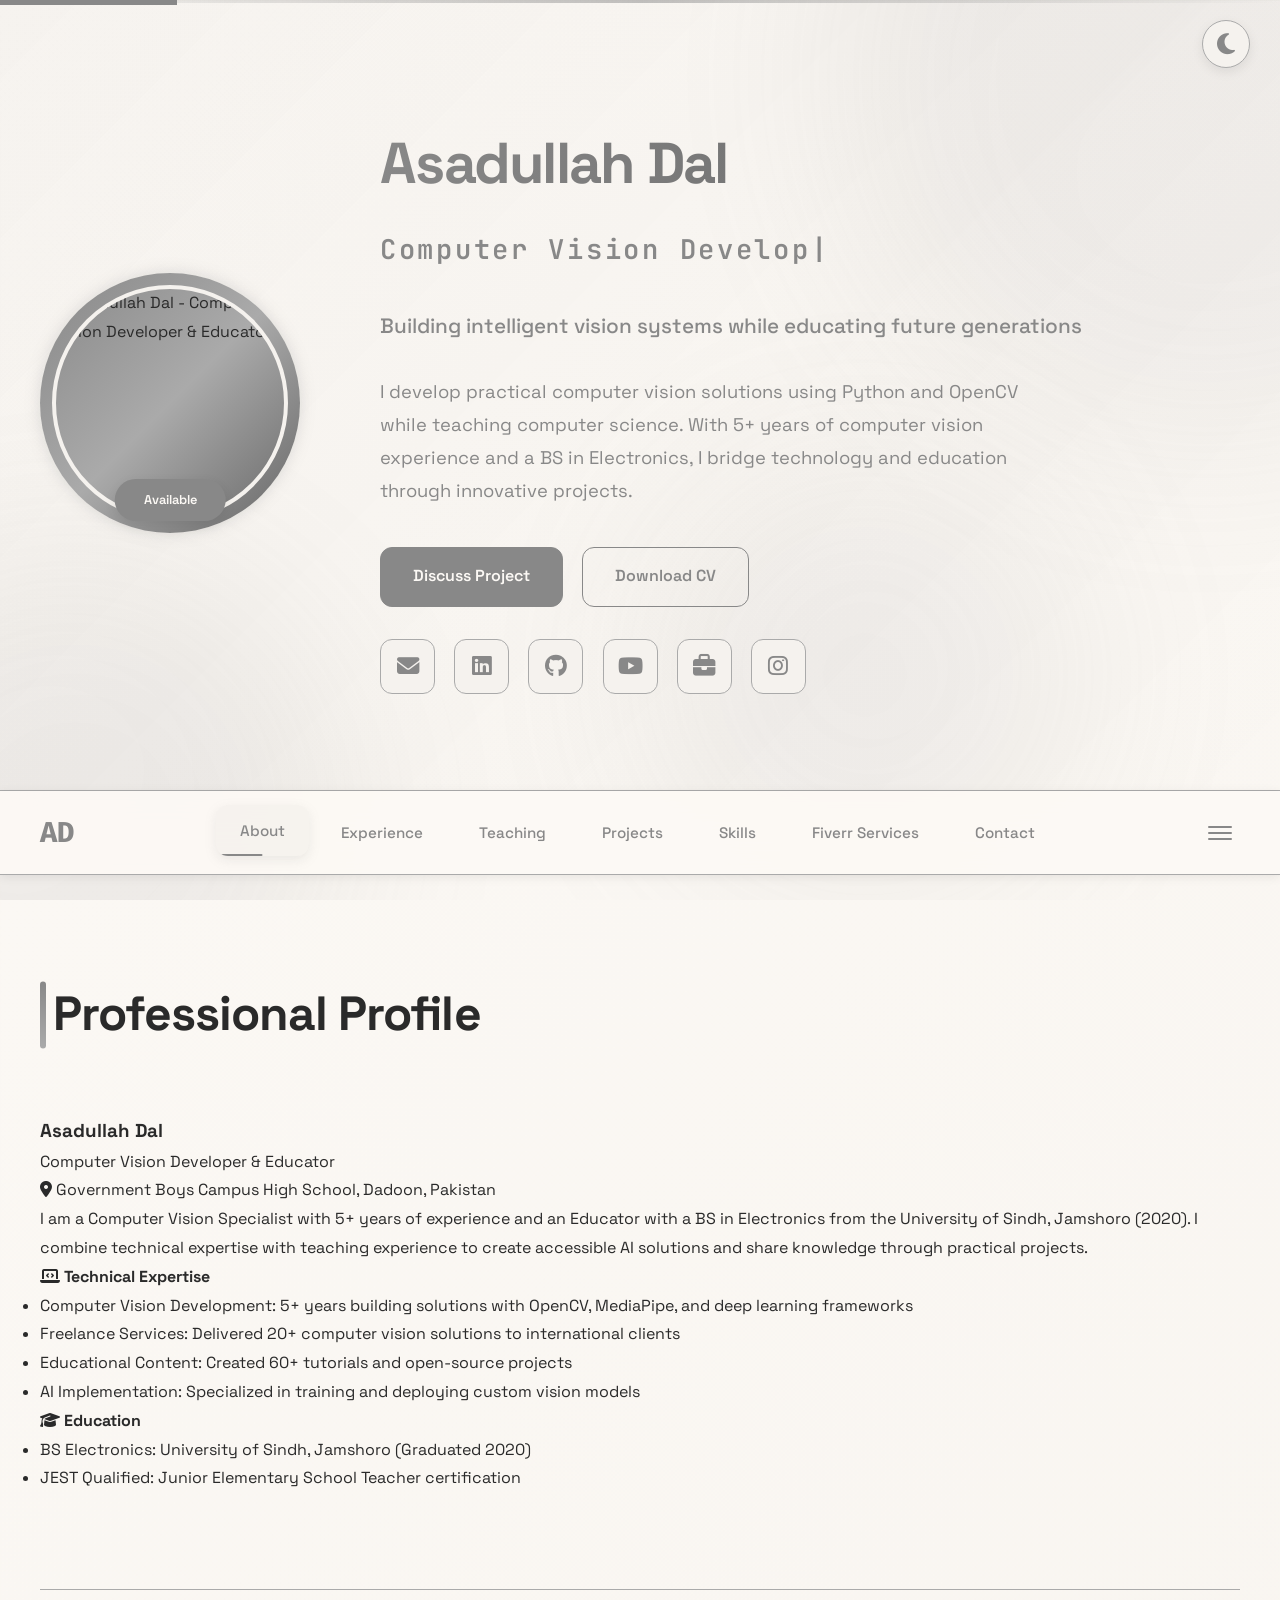
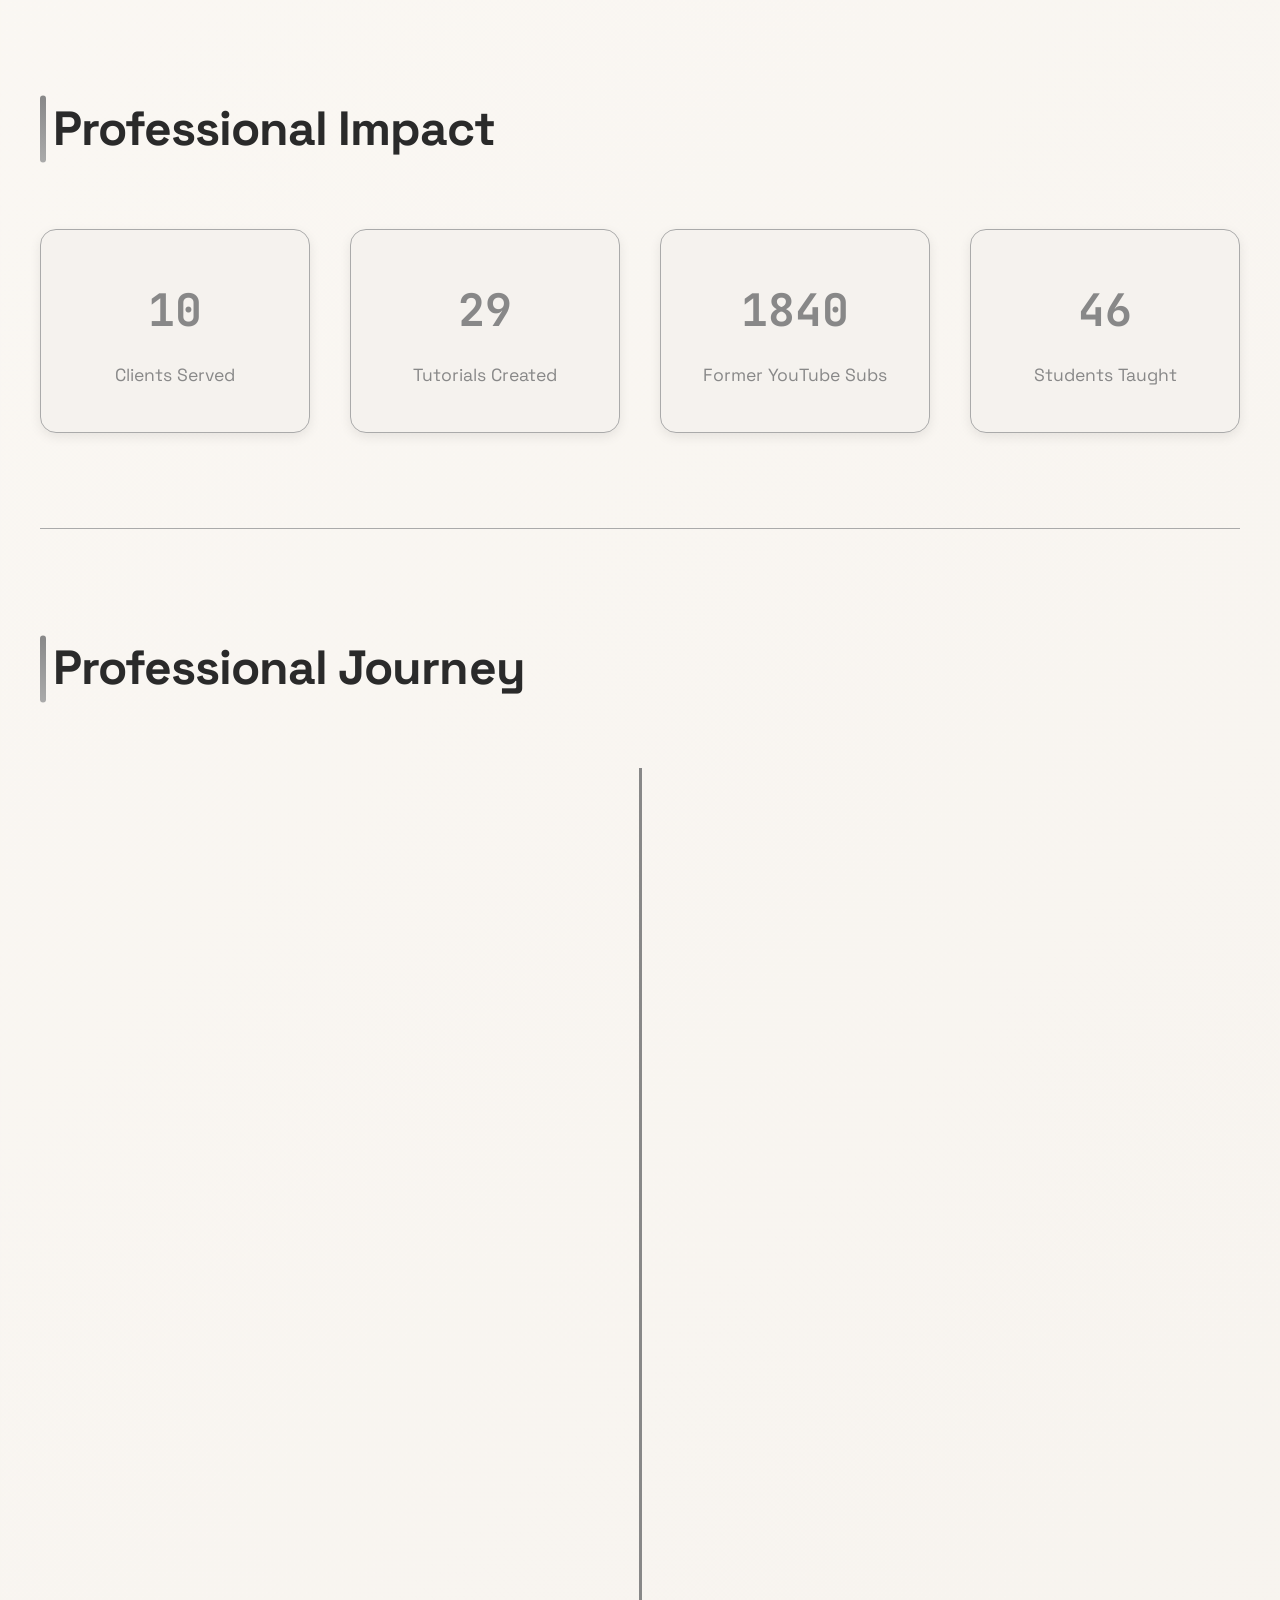
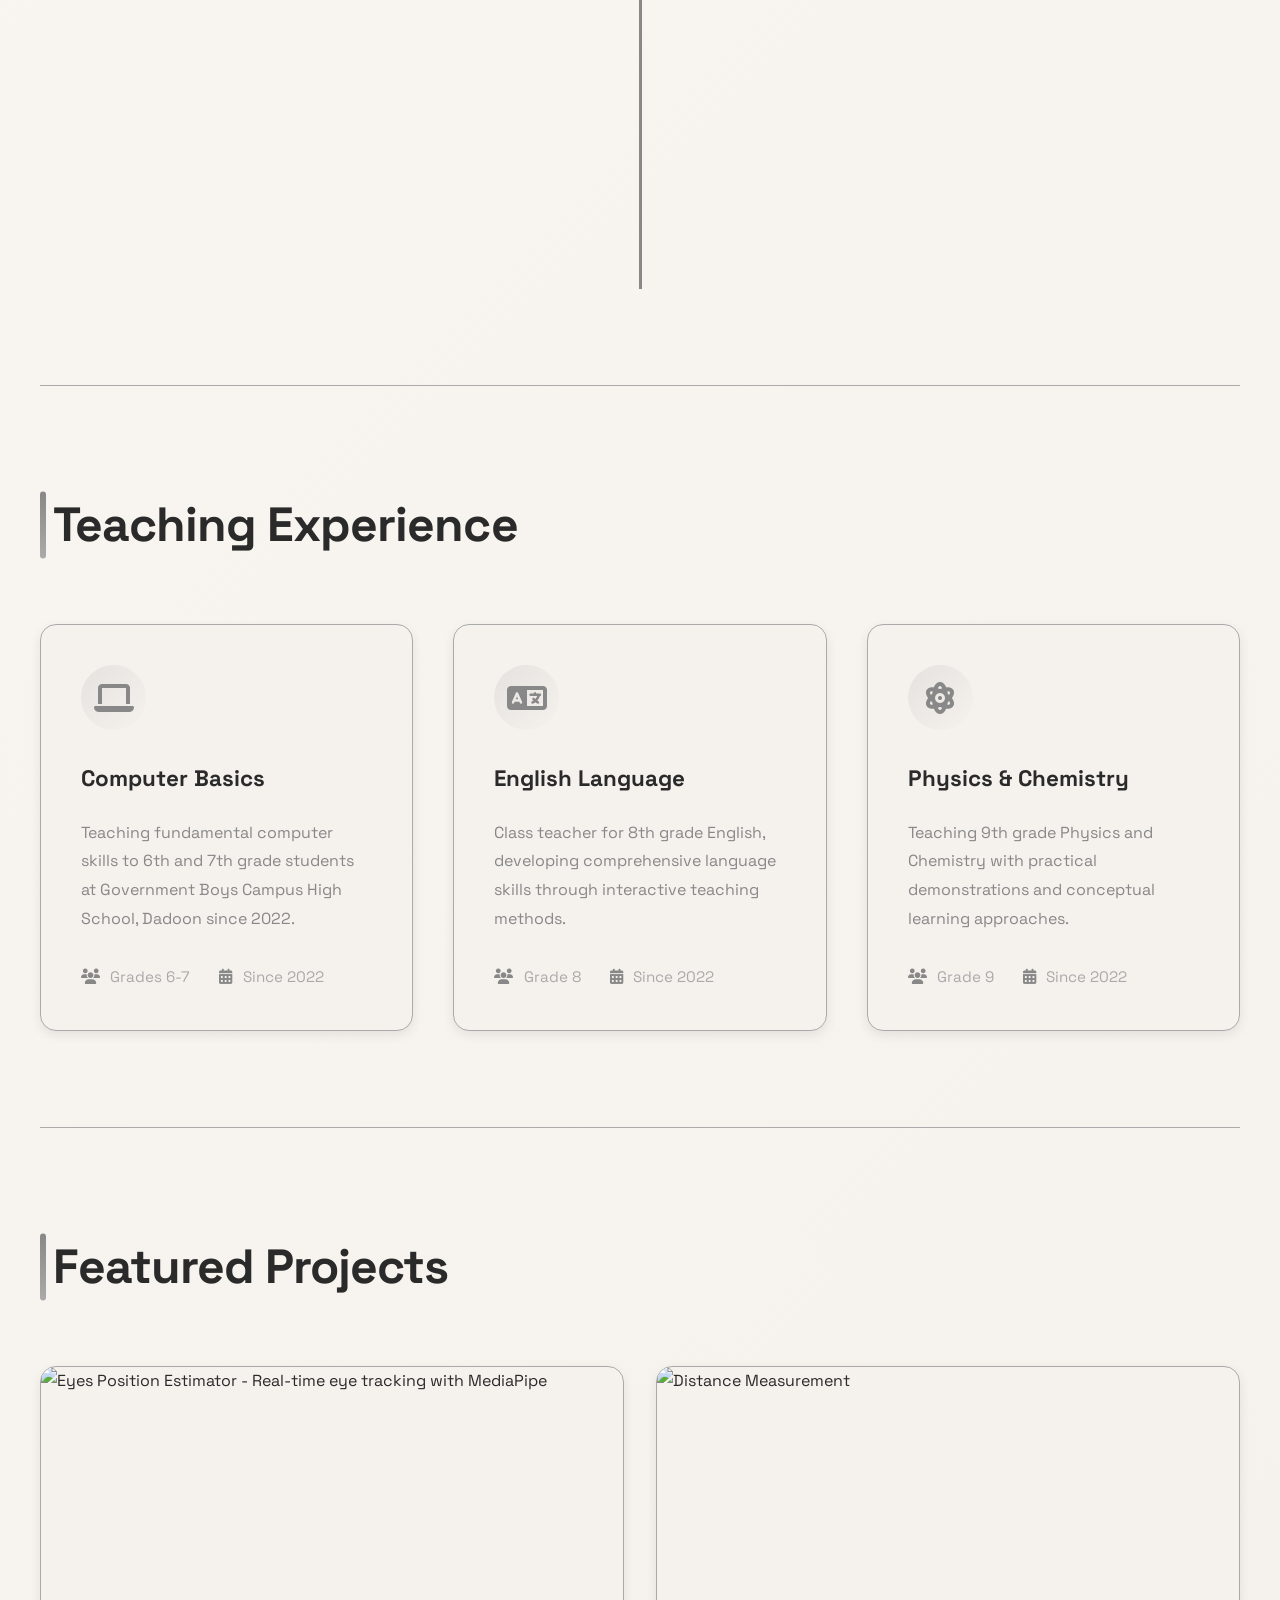
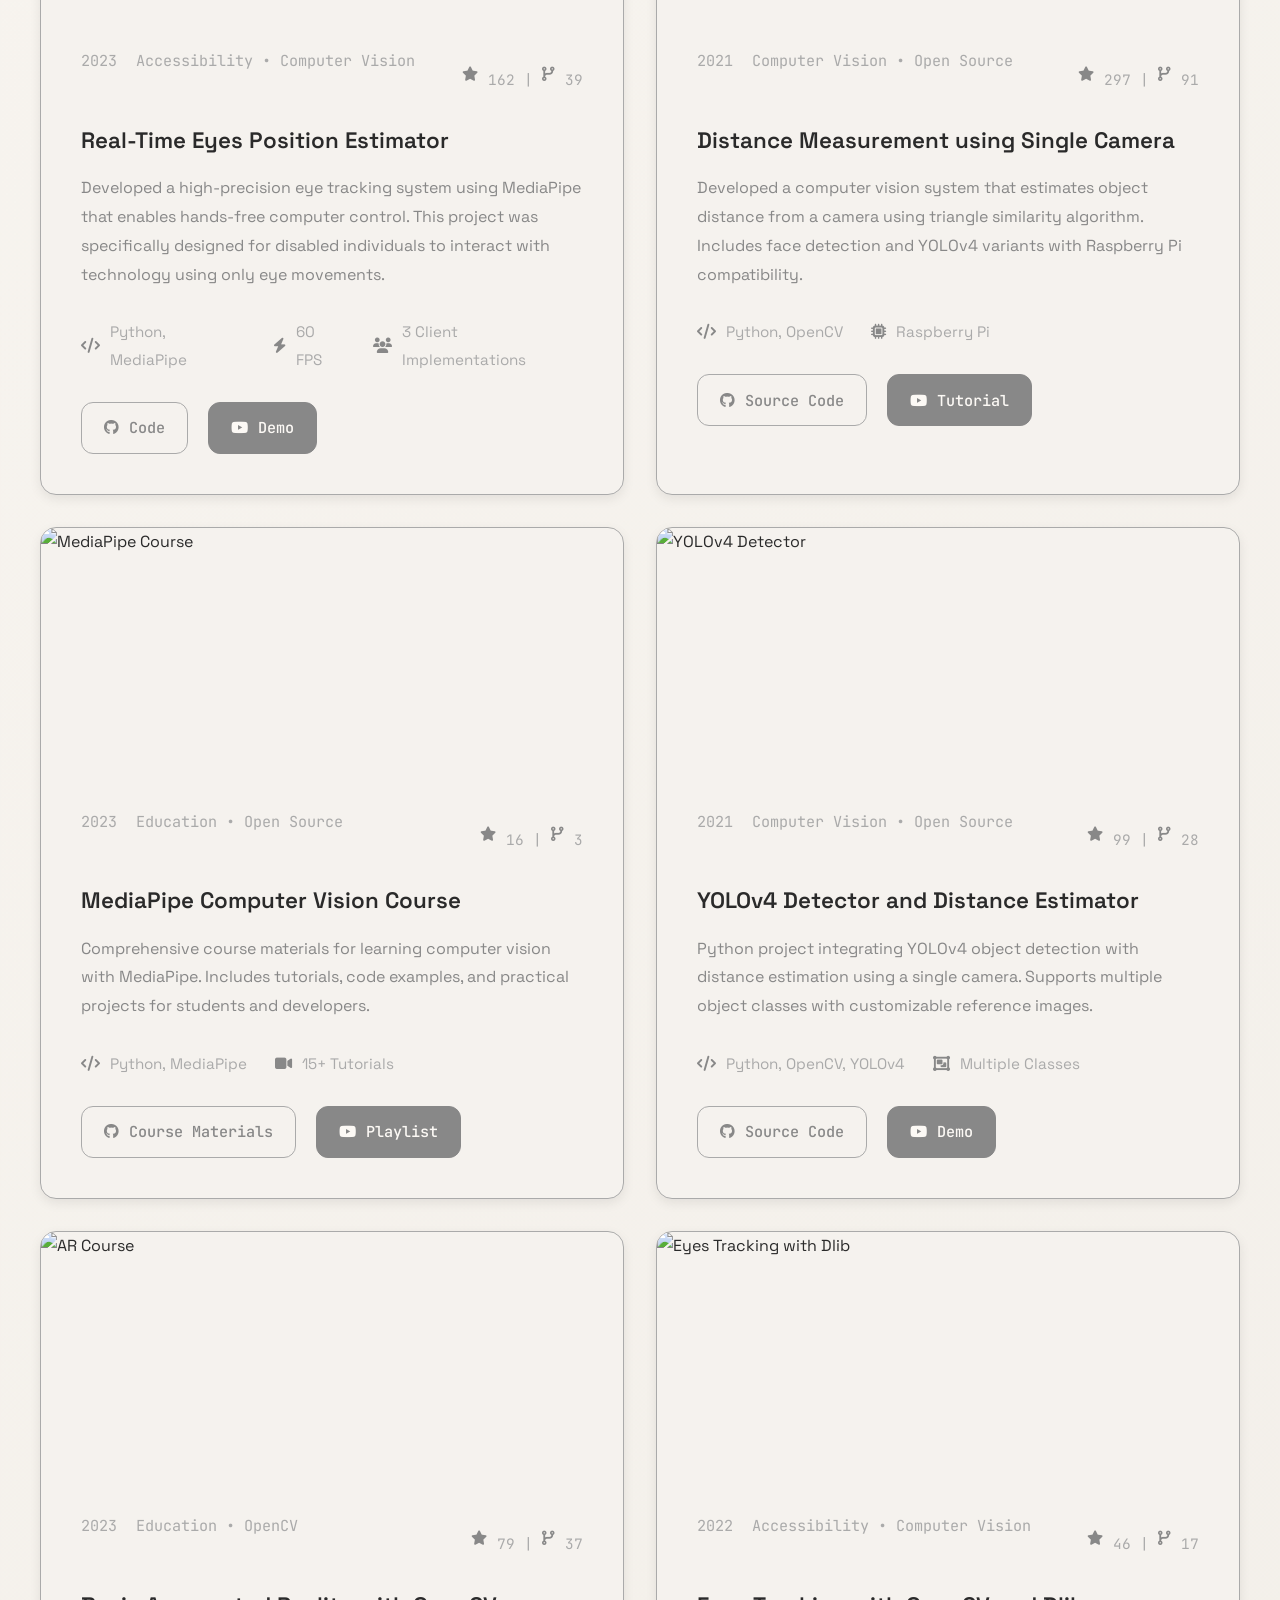
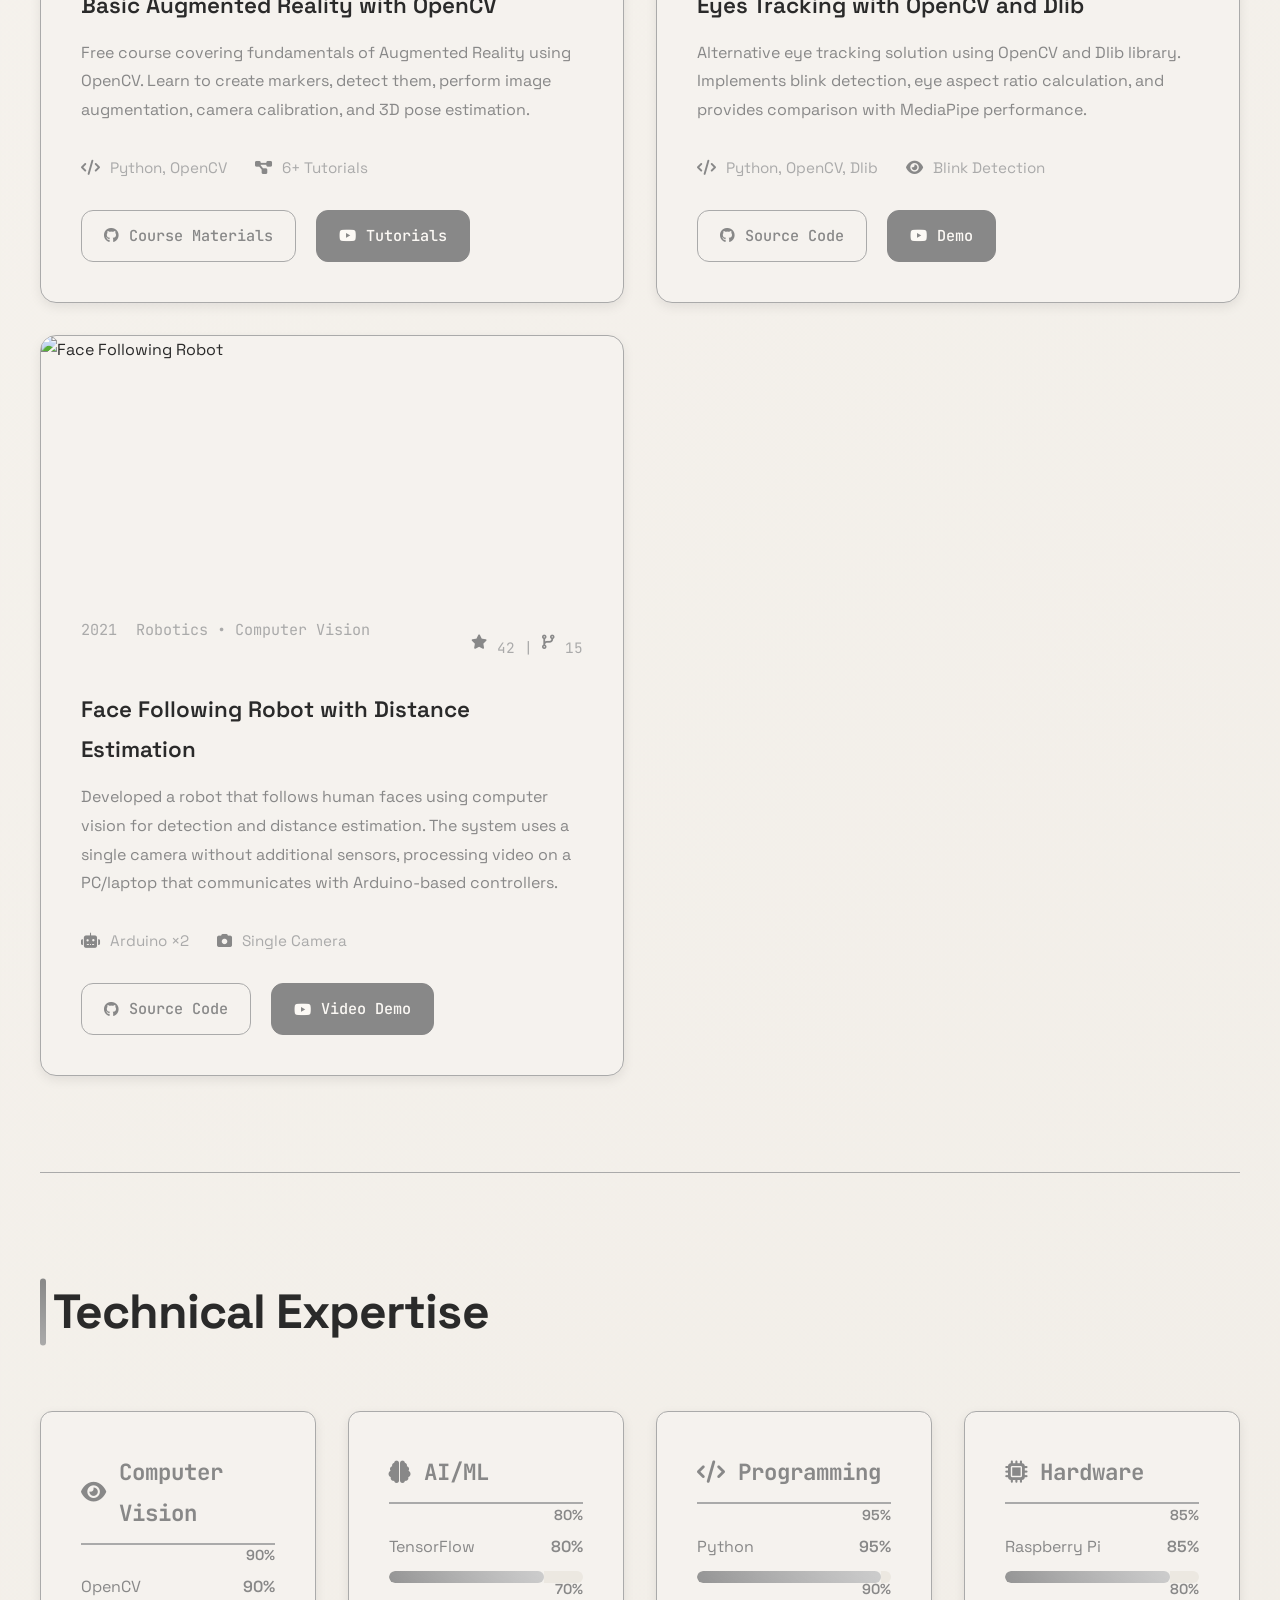
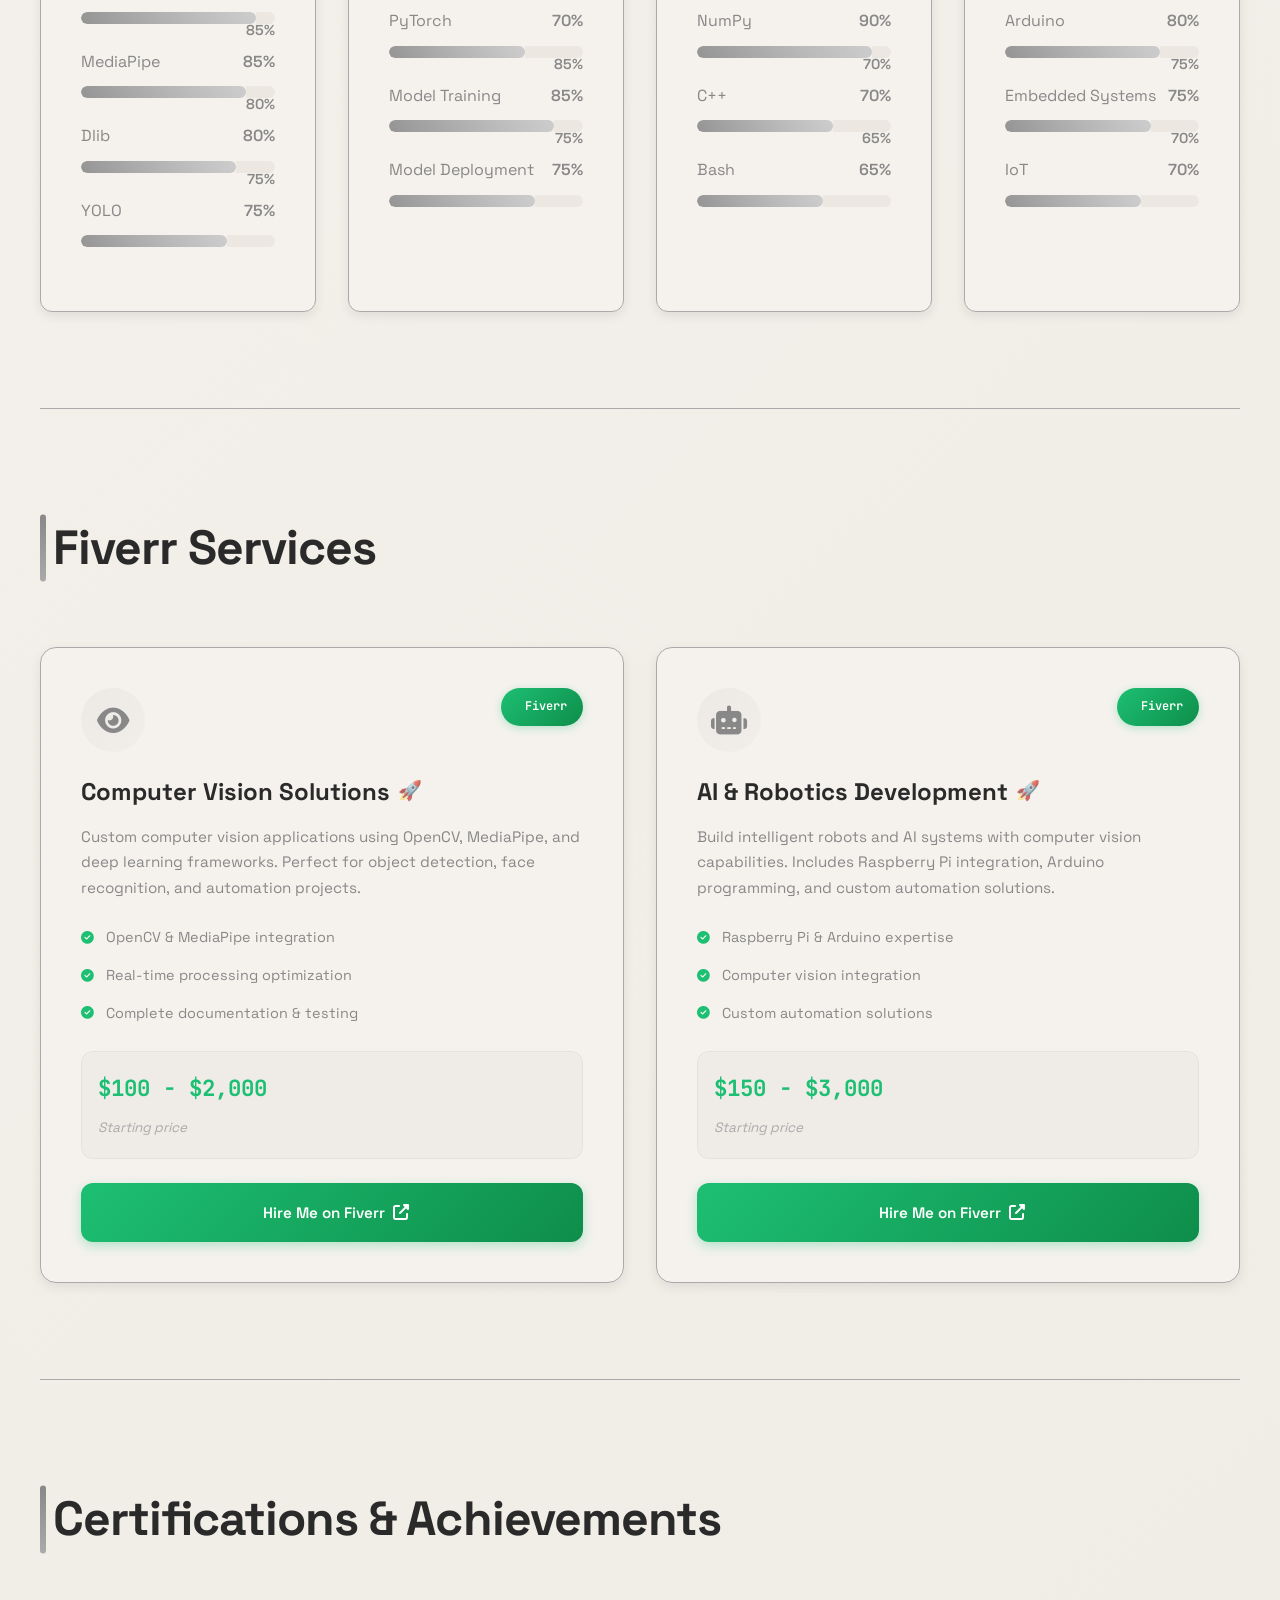
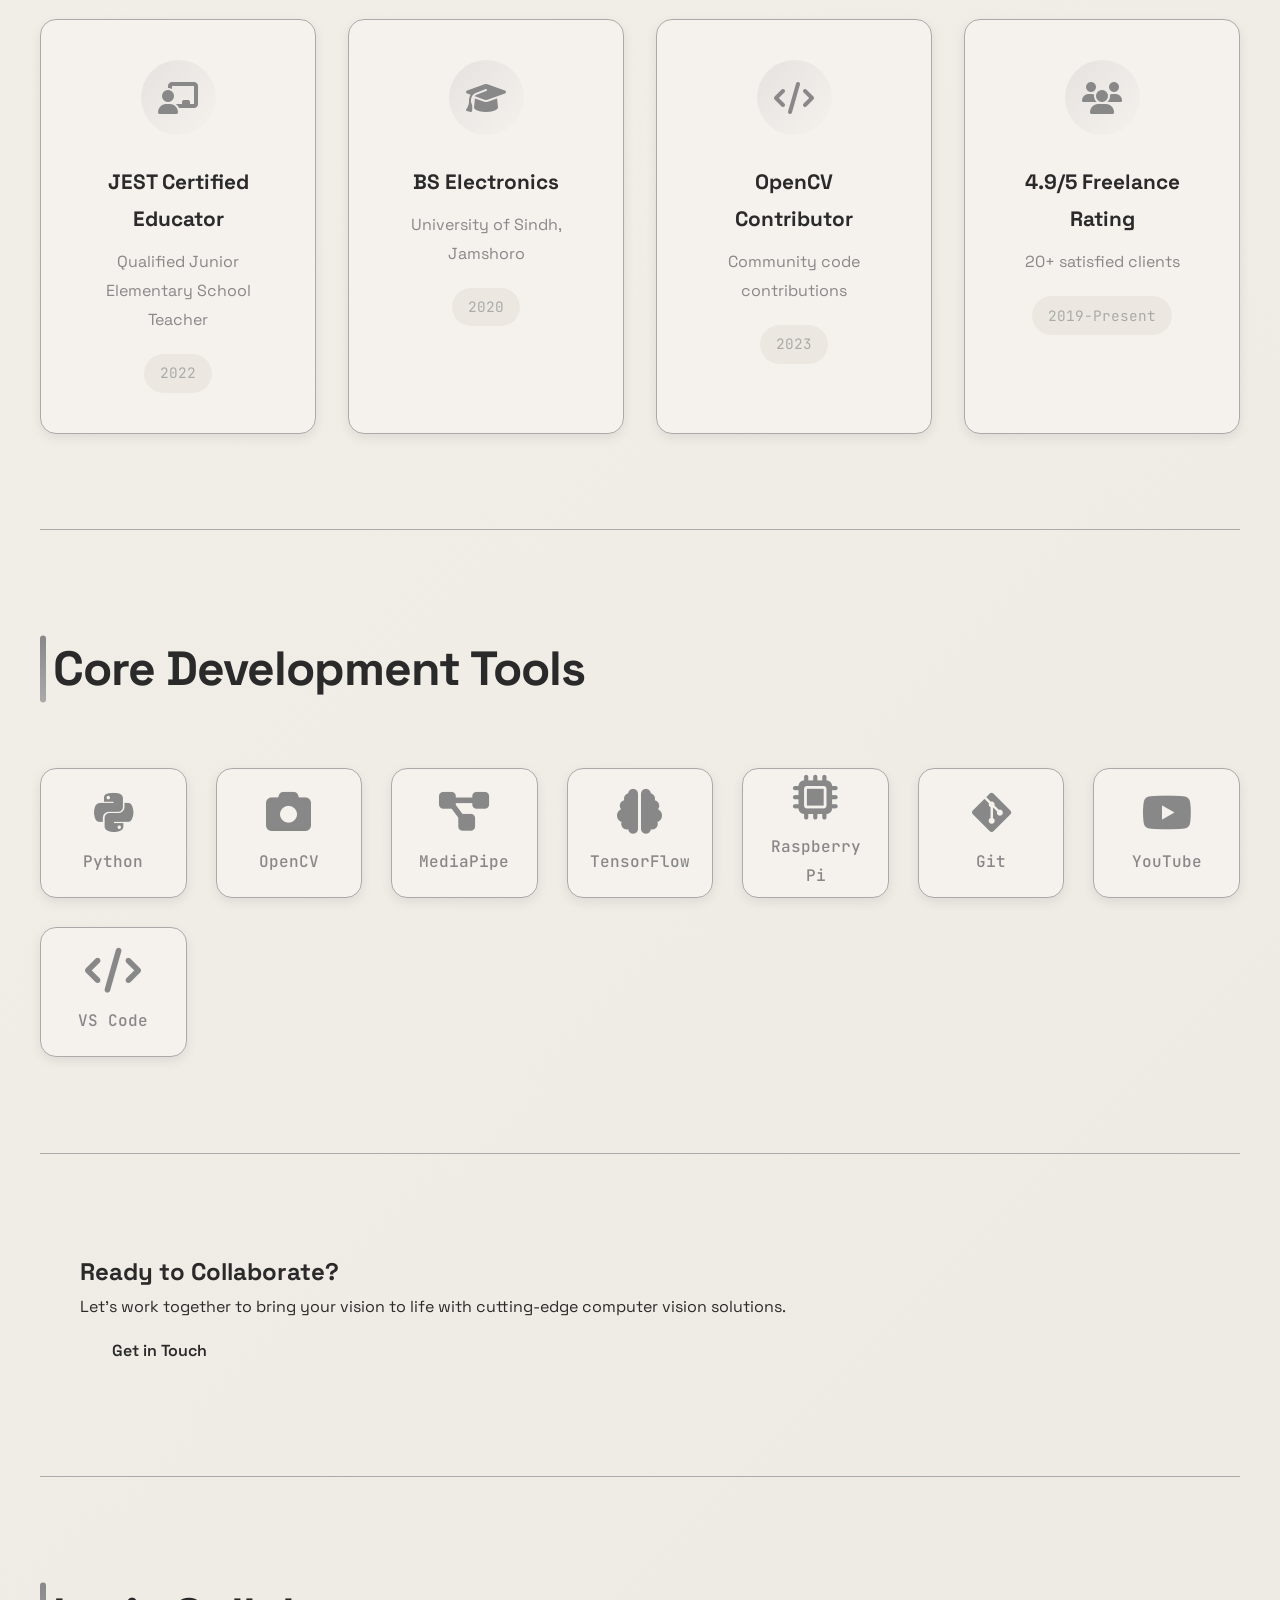
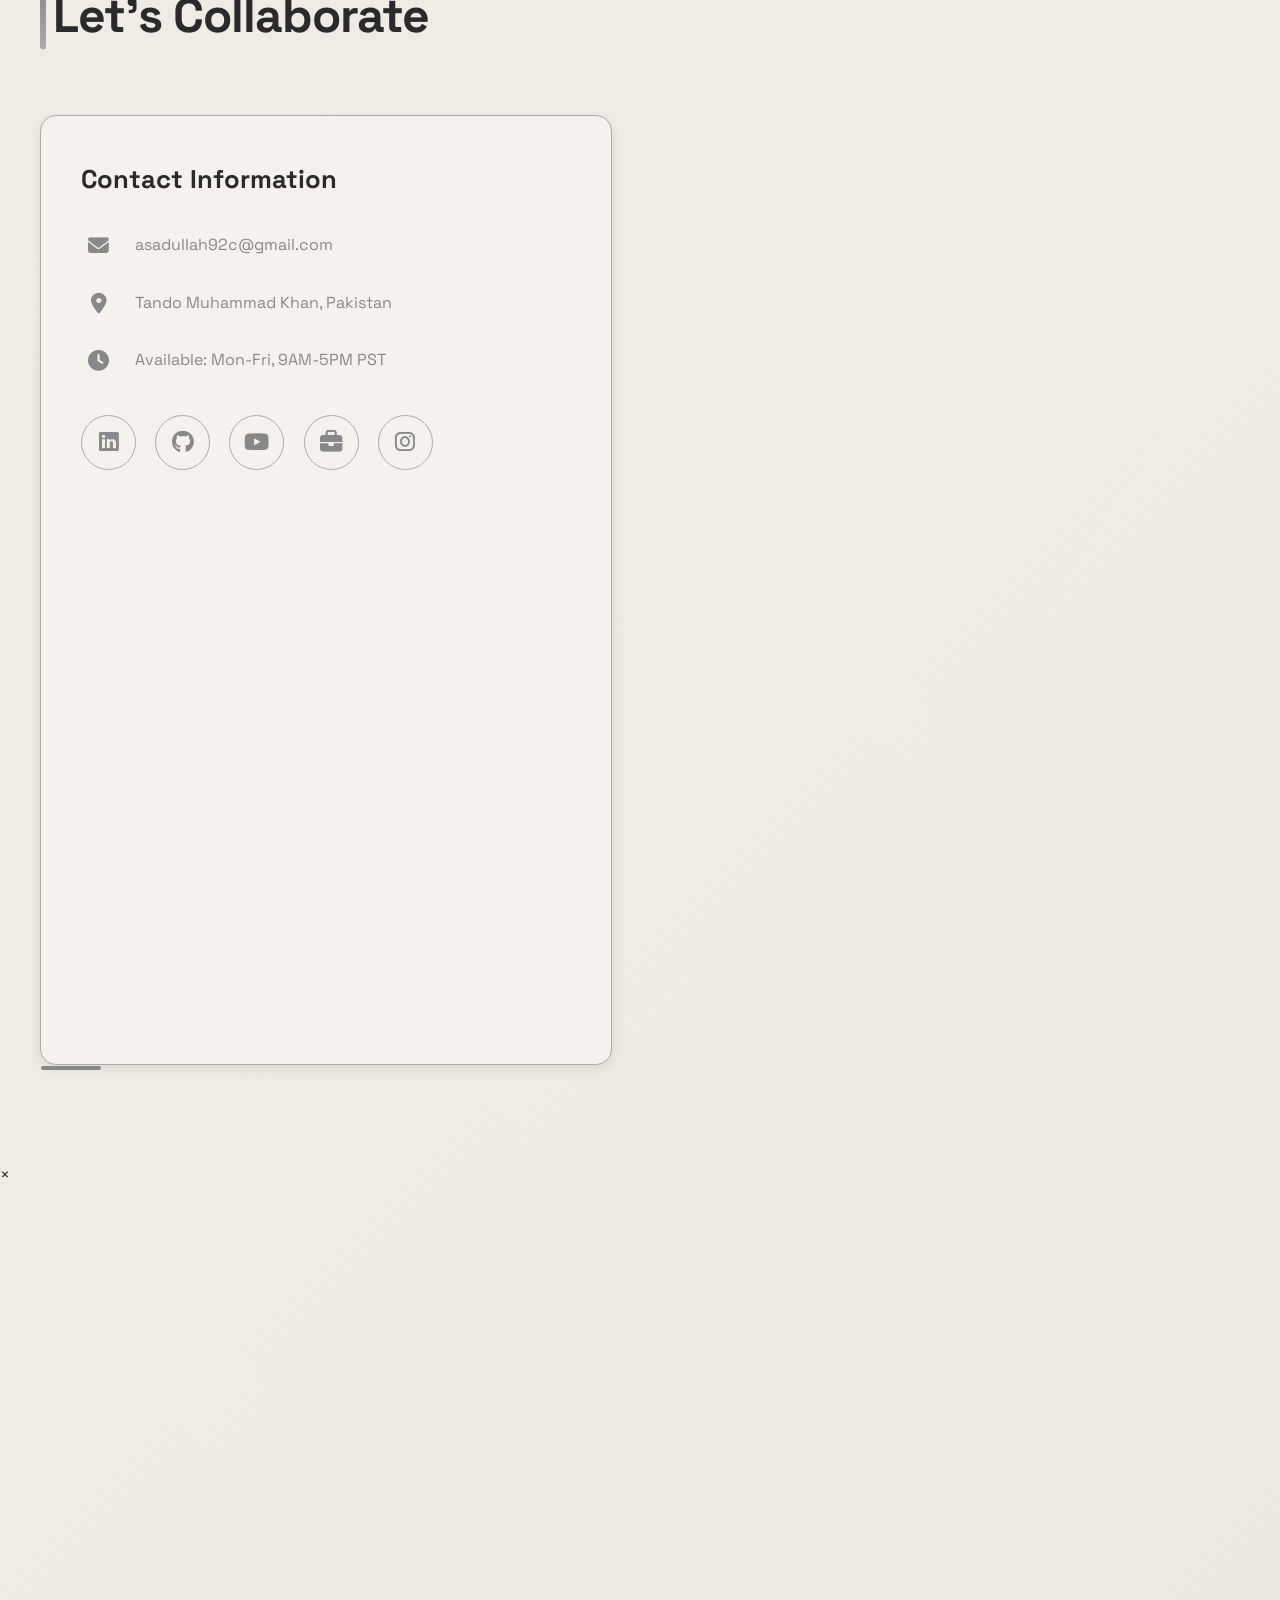
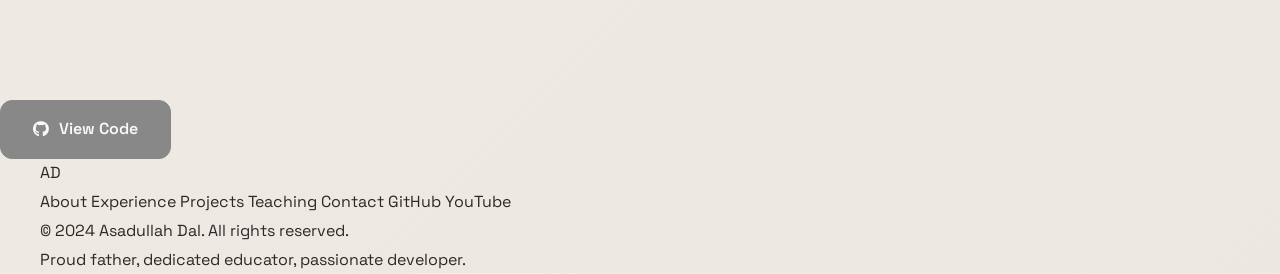
==== commit f927b489: "feat: improve portfolio design and fix availability badge - Enhanced project overlay readability wit" ====
--- a/index.html
+++ b/index.html
@@ -216,7 +216,7 @@
               class="profile-image-hero"
             >
           </div>
-          <div class="availability-badge pulse">Available for Projects</div>
+          <div class="availability-badge pulse">Available</div>
         </div>
         <div class="header-info">
           <h1 class="slide-up">Asadullah Dal</h1>
--- a/assets/css/style.css
+++ b/assets/css/style.css
@@ -330,6 +330,14 @@
     height: 200px;
   }
 
+  /* Tablet styles */
+  @media (max-width: 1024px) and (min-width: 769px) {
+    .availability-badge {
+      font-size: 0.9rem;
+      padding: 0.7rem 1.8rem;
+    }
+  }
+
   .projects-grid {
     grid-template-columns: 1fr;
     gap: 1.5rem;
@@ -344,6 +352,22 @@
     grid-template-columns: 1fr;
     gap: 1.5rem;
     margin-top: 1.5rem;
+  }
+
+  .availability-badge {
+    position: static;
+    margin-top: 1.5rem;
+    transform: none;
+    font-size: 1rem;
+    padding: 0.8rem 2rem;
+    width: fit-content;
+    margin-left: auto;
+    margin-right: auto;
+    box-shadow: 0 4px 12px rgba(0, 0, 0, 0.15);
+  }
+
+  .dark-mode .availability-badge {
+    box-shadow: 0 4px 12px rgba(255, 215, 0, 0.4);
   }
 }
 
@@ -387,6 +411,14 @@
   font-weight: 600;
   z-index: 3;
   box-shadow: var(--shadow);
+  white-space: nowrap;
+  animation: pulse 2s infinite;
+}
+
+.dark-mode .availability-badge {
+  background: #FFD700;
+  color: #000000;
+  box-shadow: 0 4px 12px rgba(255, 215, 0, 0.3);
 }
 
 .header-info h1 {
@@ -1271,7 +1303,7 @@
   left: 0;
   right: 0;
   bottom: 0;
-  background: linear-gradient(135deg, rgba(0, 0, 0, 0.7), rgba(136, 136, 136, 0.3));
+  background: linear-gradient(135deg, rgba(0, 0, 0, 0.8), rgba(0, 0, 0, 0.4));
   display: flex;
   flex-direction: column;
   justify-content: center;
@@ -1281,6 +1313,39 @@
   transition: var(--transition);
   padding: 1.5rem;
   text-align: center;
+}
+
+.project-overlay::before {
+  content: '';
+  position: absolute;
+  top: 50%;
+  left: 50%;
+  transform: translate(-50%, -50%);
+  width: 95%;
+  height: 140px;
+  background: rgba(0, 0, 0, 0.98);
+  border: 2px solid rgba(255, 255, 255, 0.1);
+  border-radius: 12px;
+  z-index: 1;
+  box-shadow: 0 4px 20px rgba(0, 0, 0, 0.5);
+}
+
+.project-overlay h3,
+.project-overlay p {
+  position: relative;
+  z-index: 2;
+  text-shadow: 0 1px 3px rgba(0, 0, 0, 0.8);
+}
+
+@media (prefers-color-scheme: light) {
+  .project-overlay {
+    background: linear-gradient(135deg, rgba(0, 0, 0, 0.9), rgba(0, 0, 0, 0.7));
+  }
+
+  .project-overlay::before {
+    background: rgba(0, 0, 0, 0.99);
+    border-color: rgba(255, 255, 255, 0.2);
+  }
 }
 
 .project-overlay h3 {
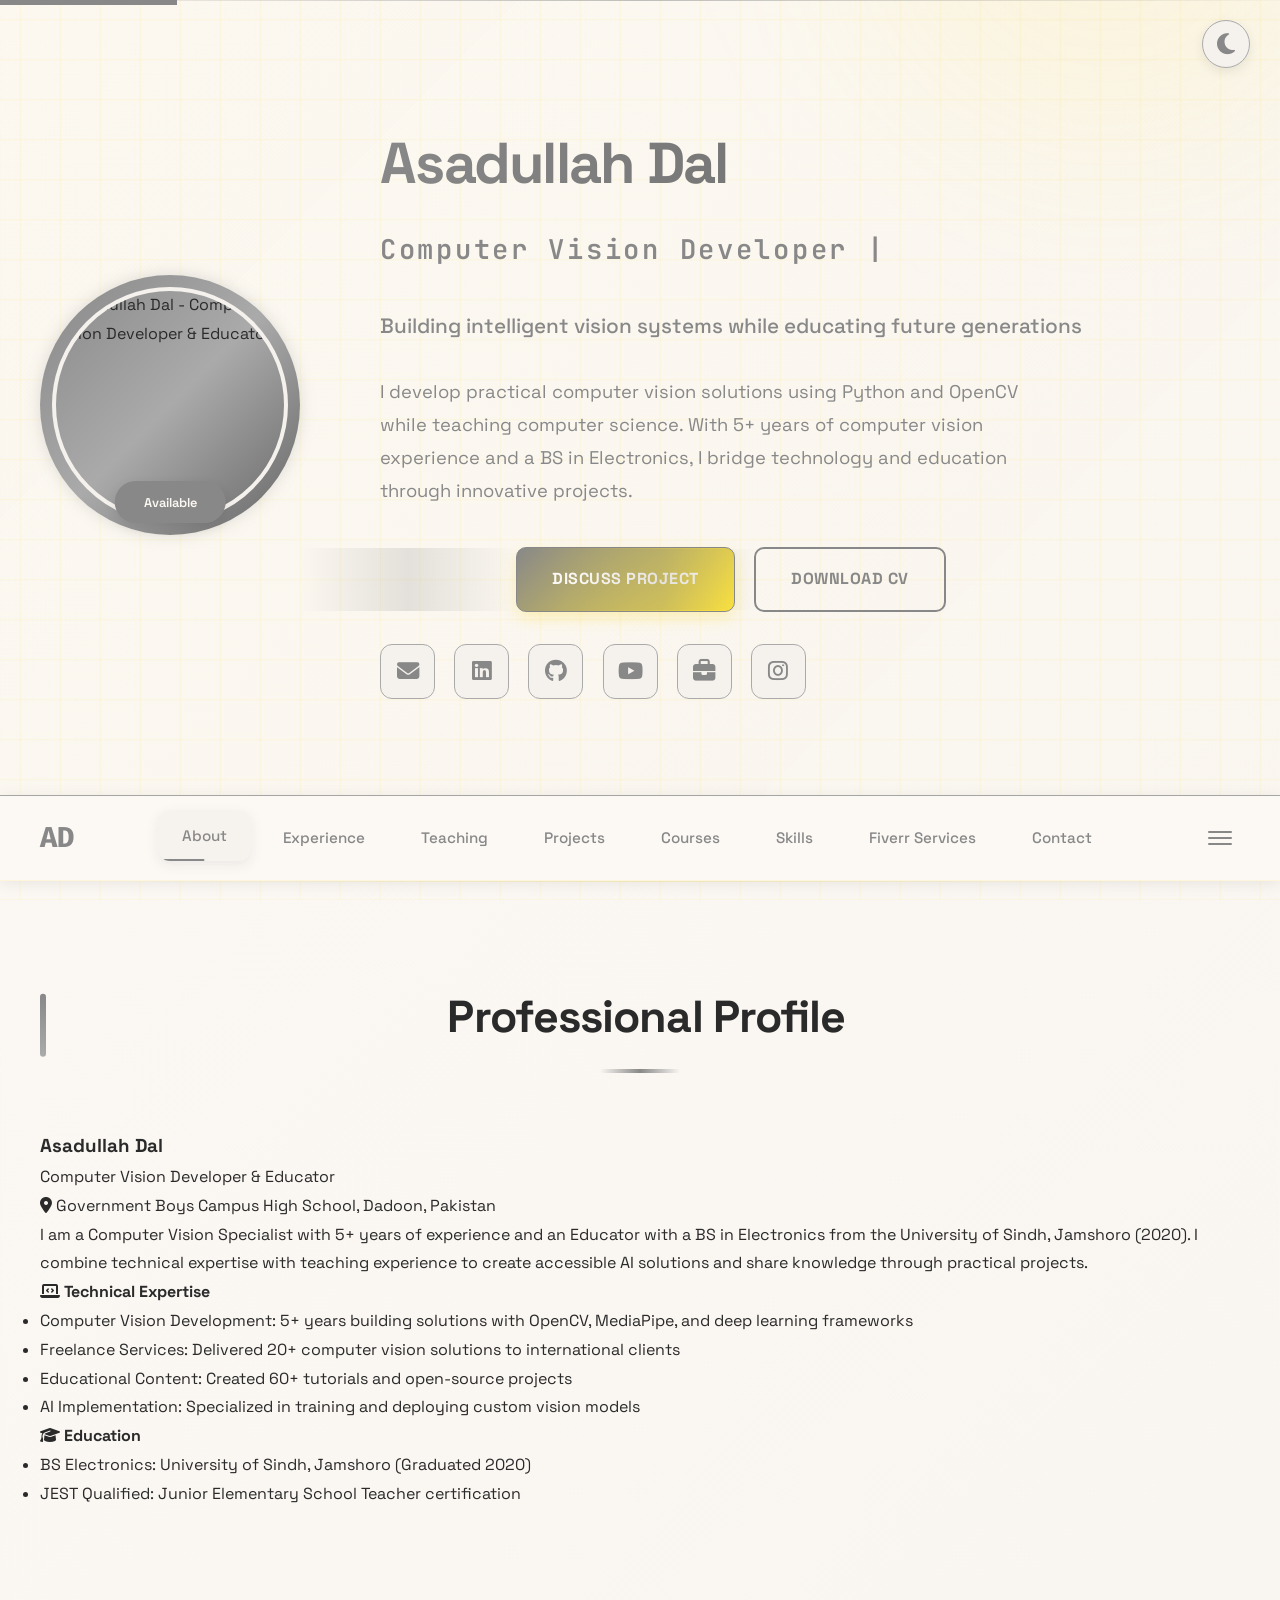
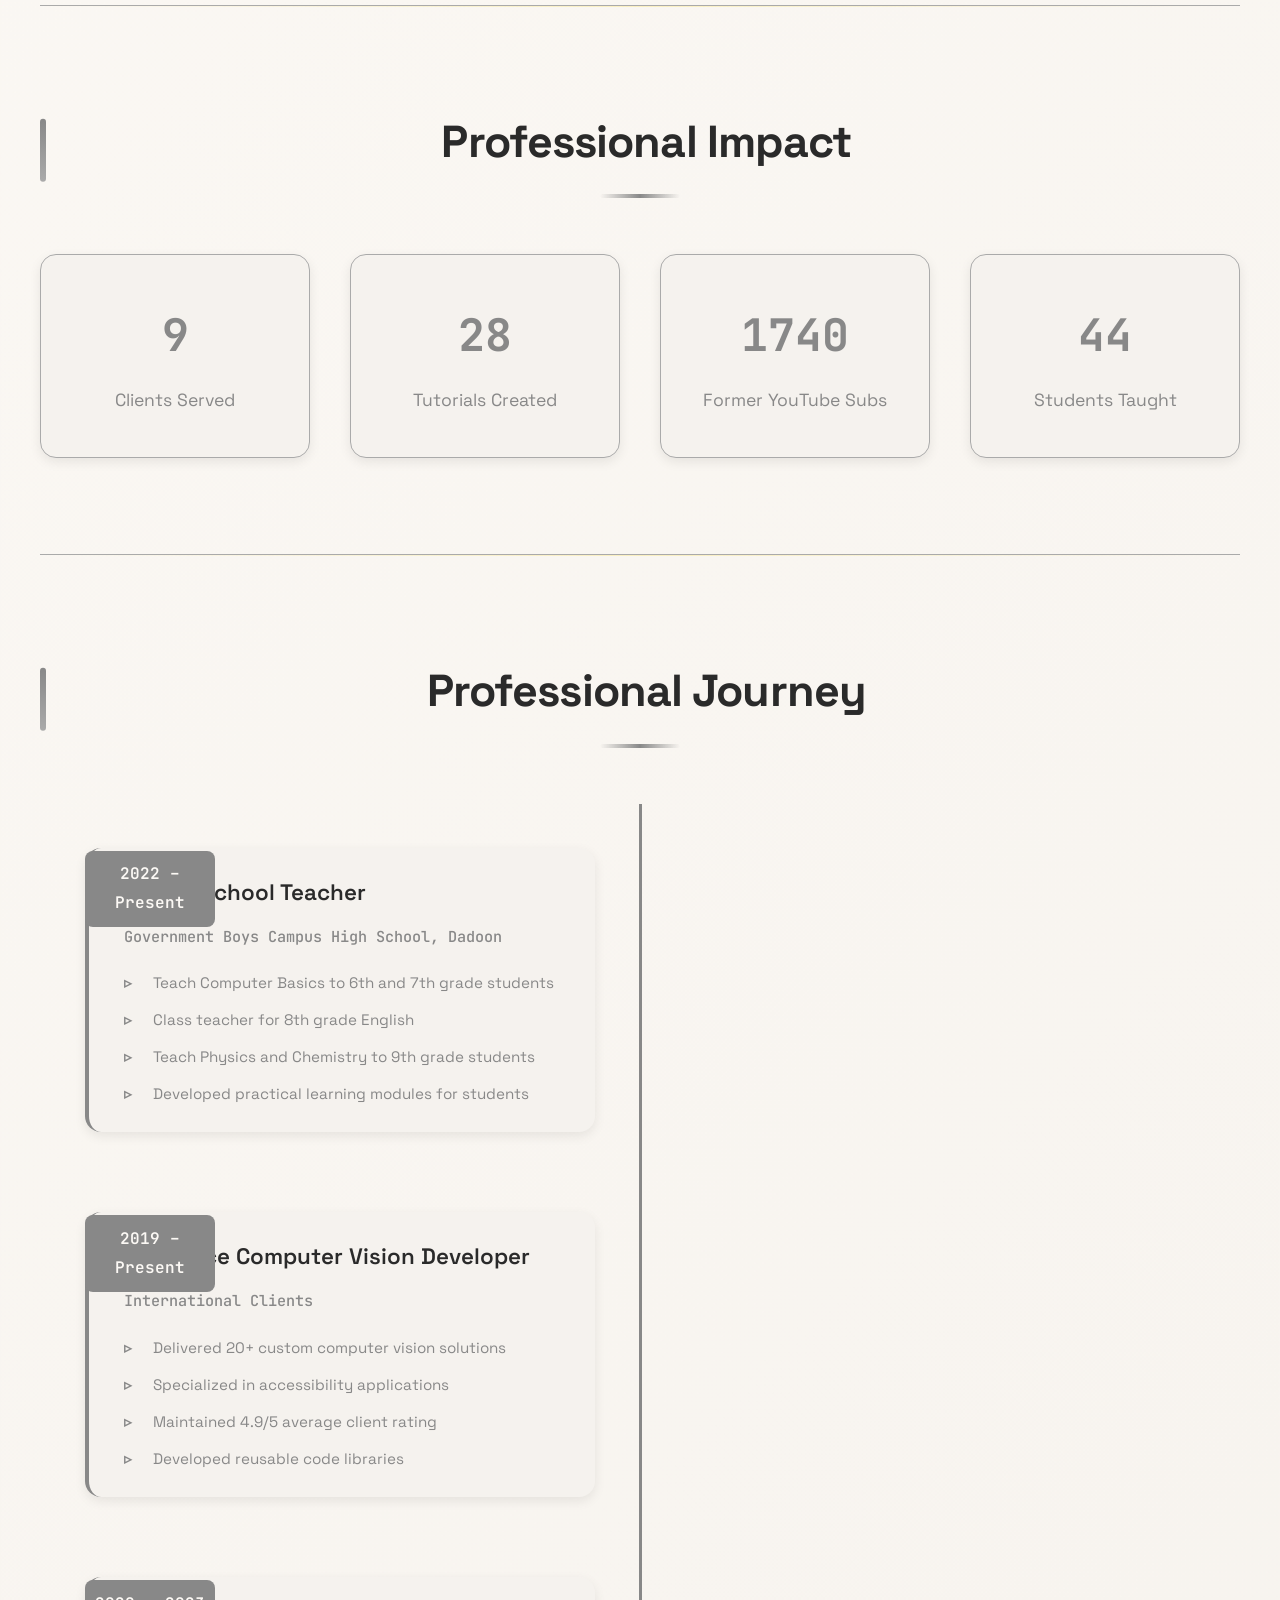
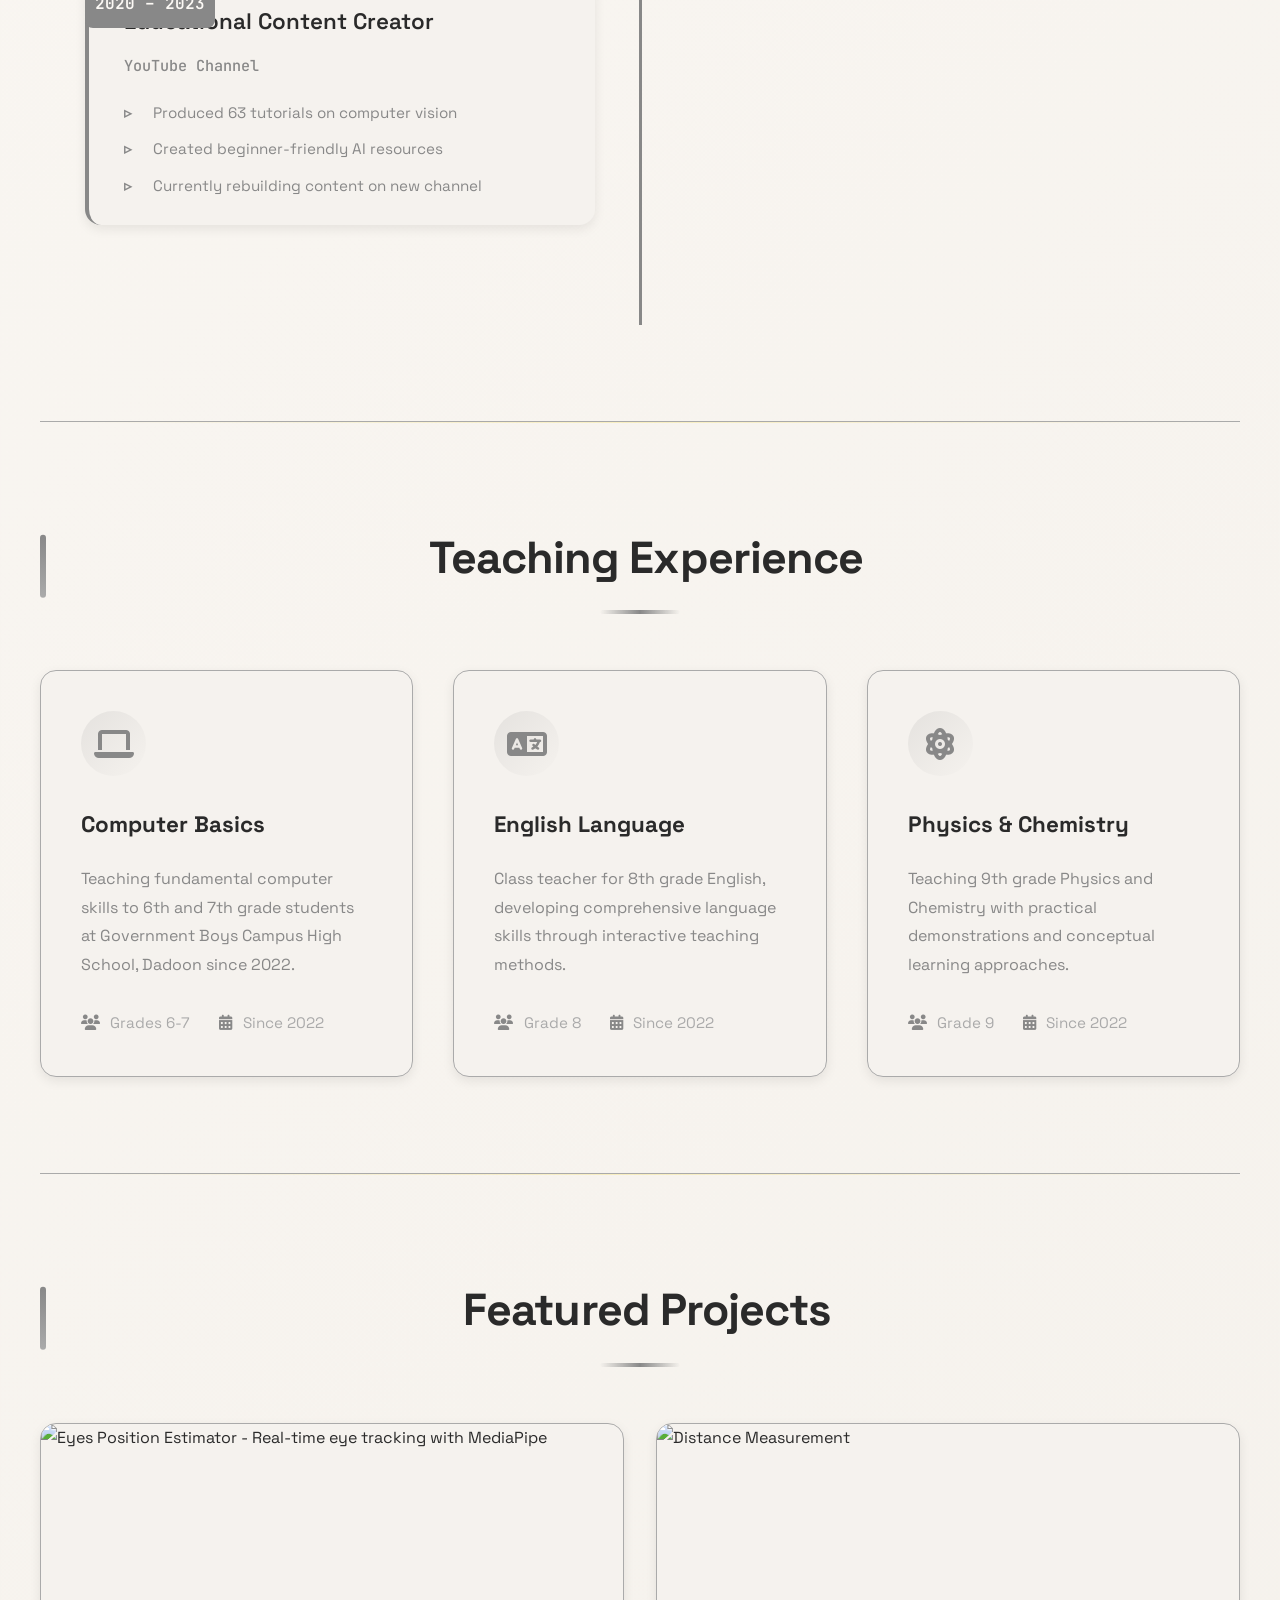
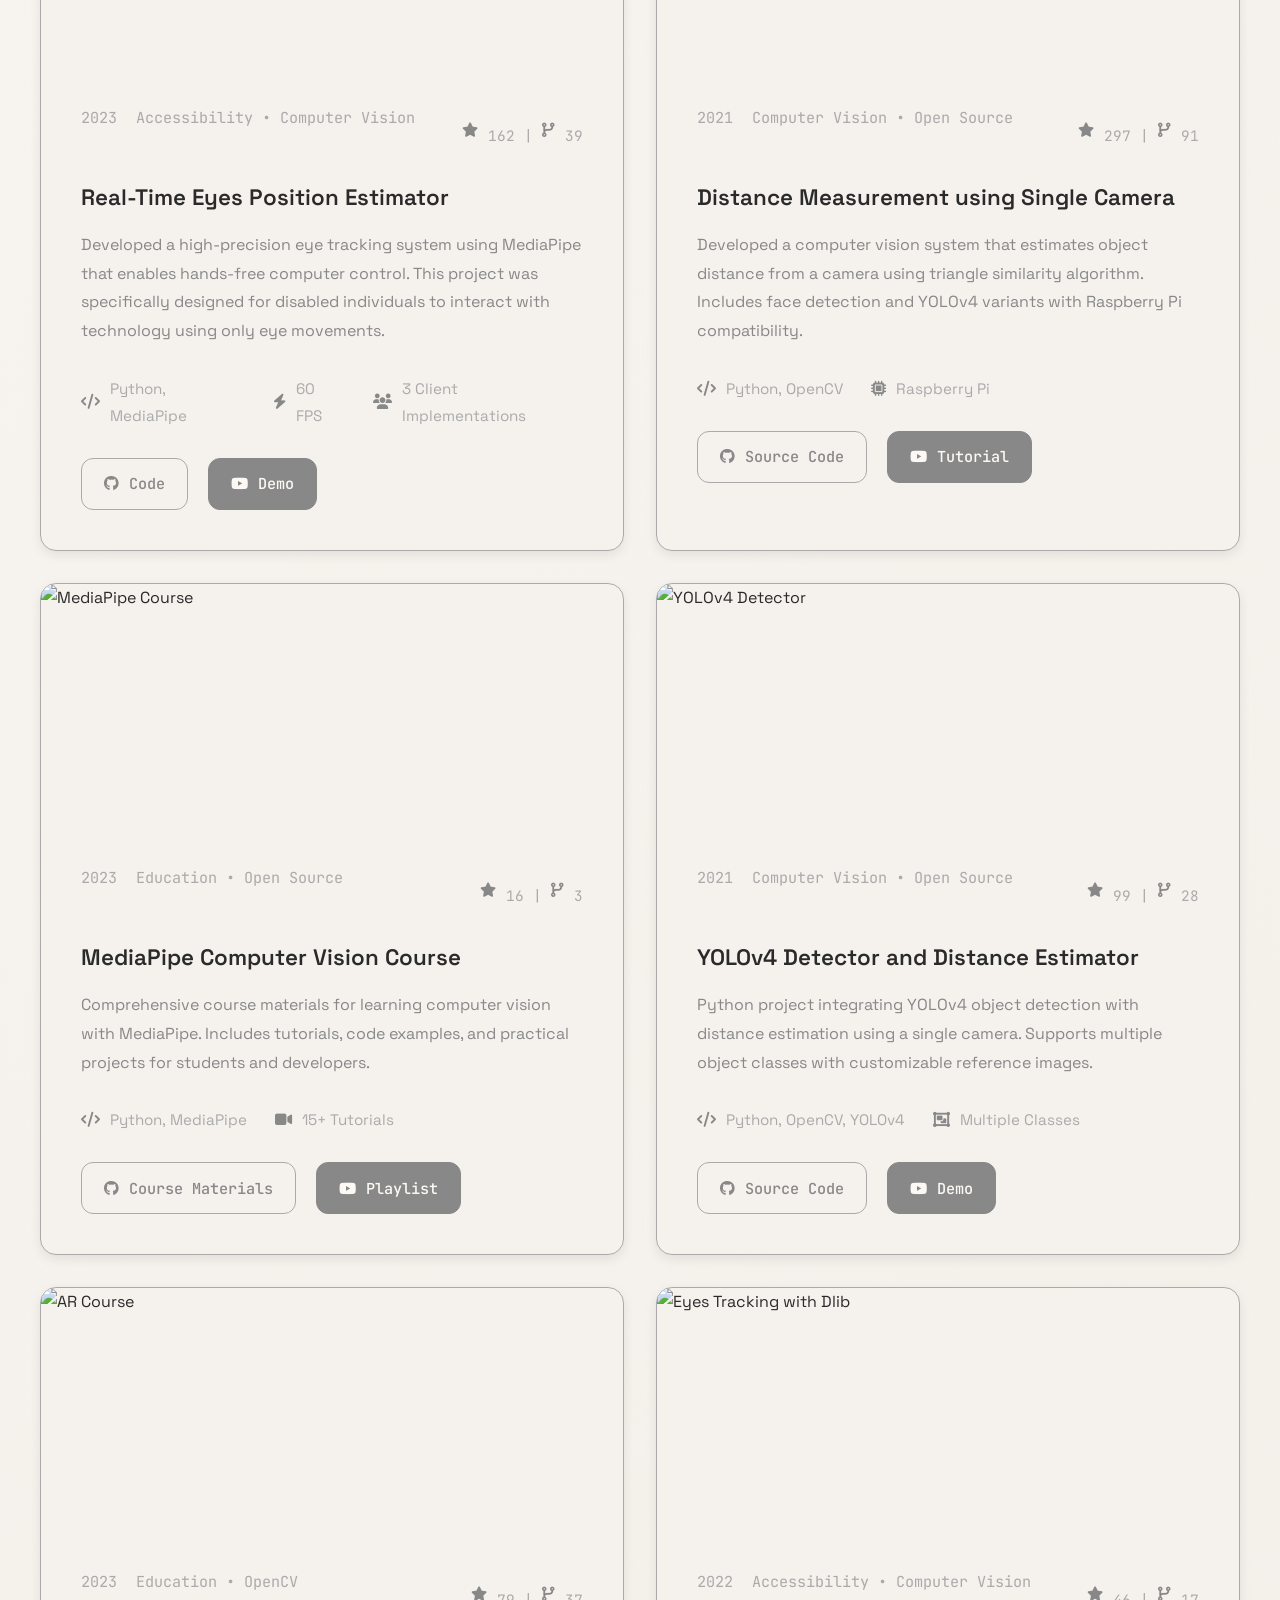
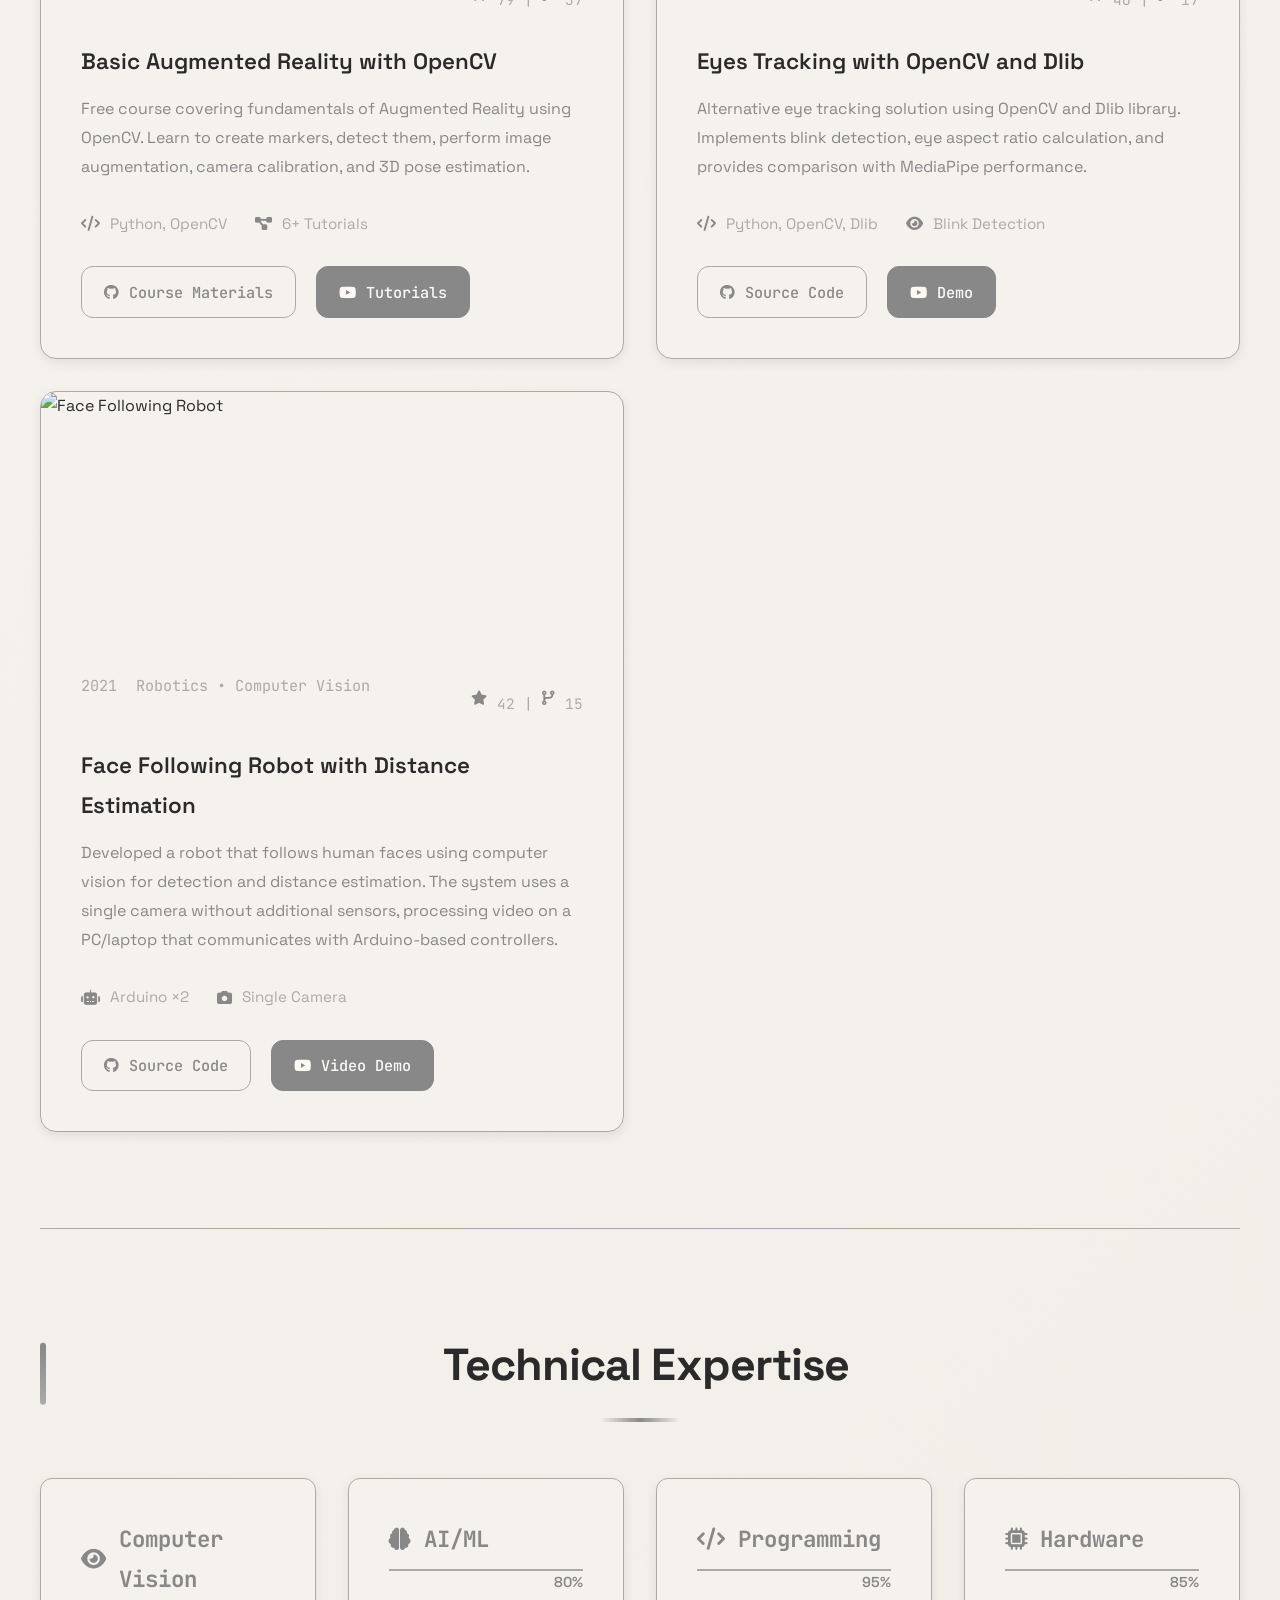
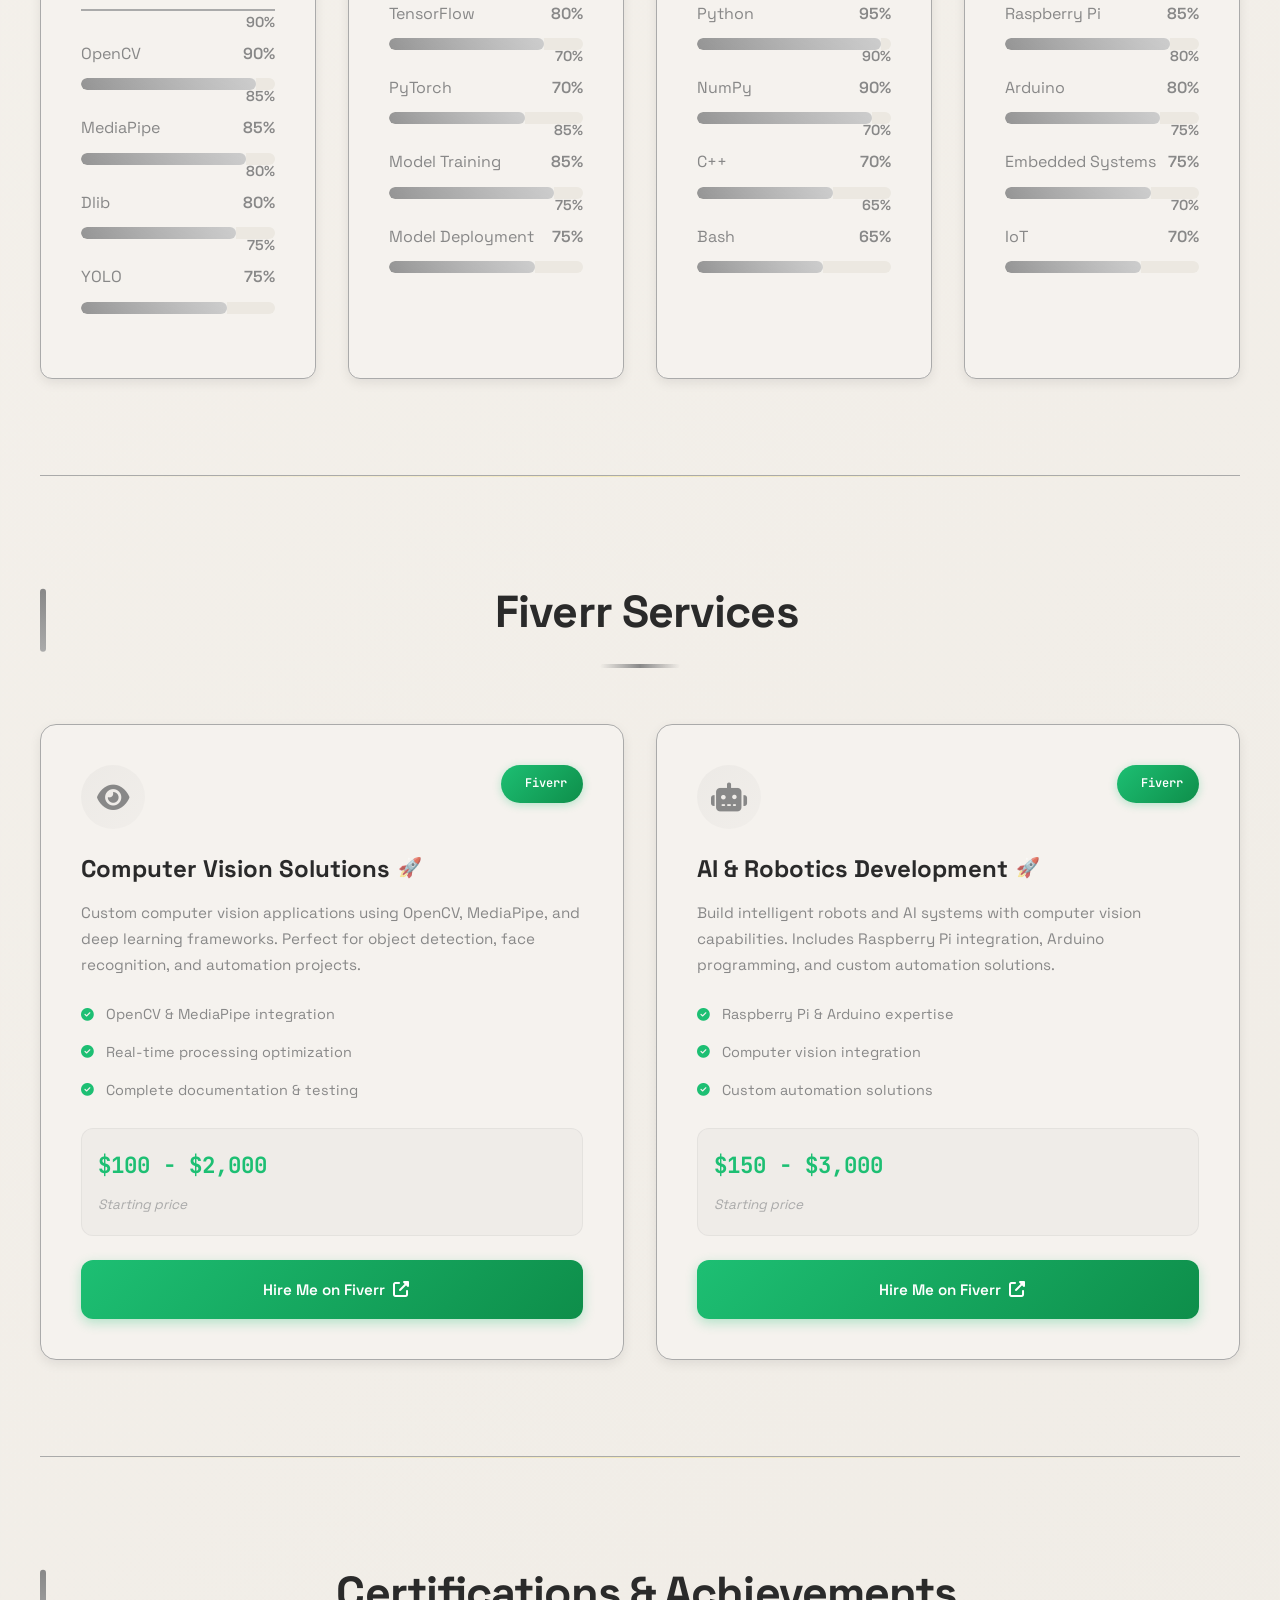
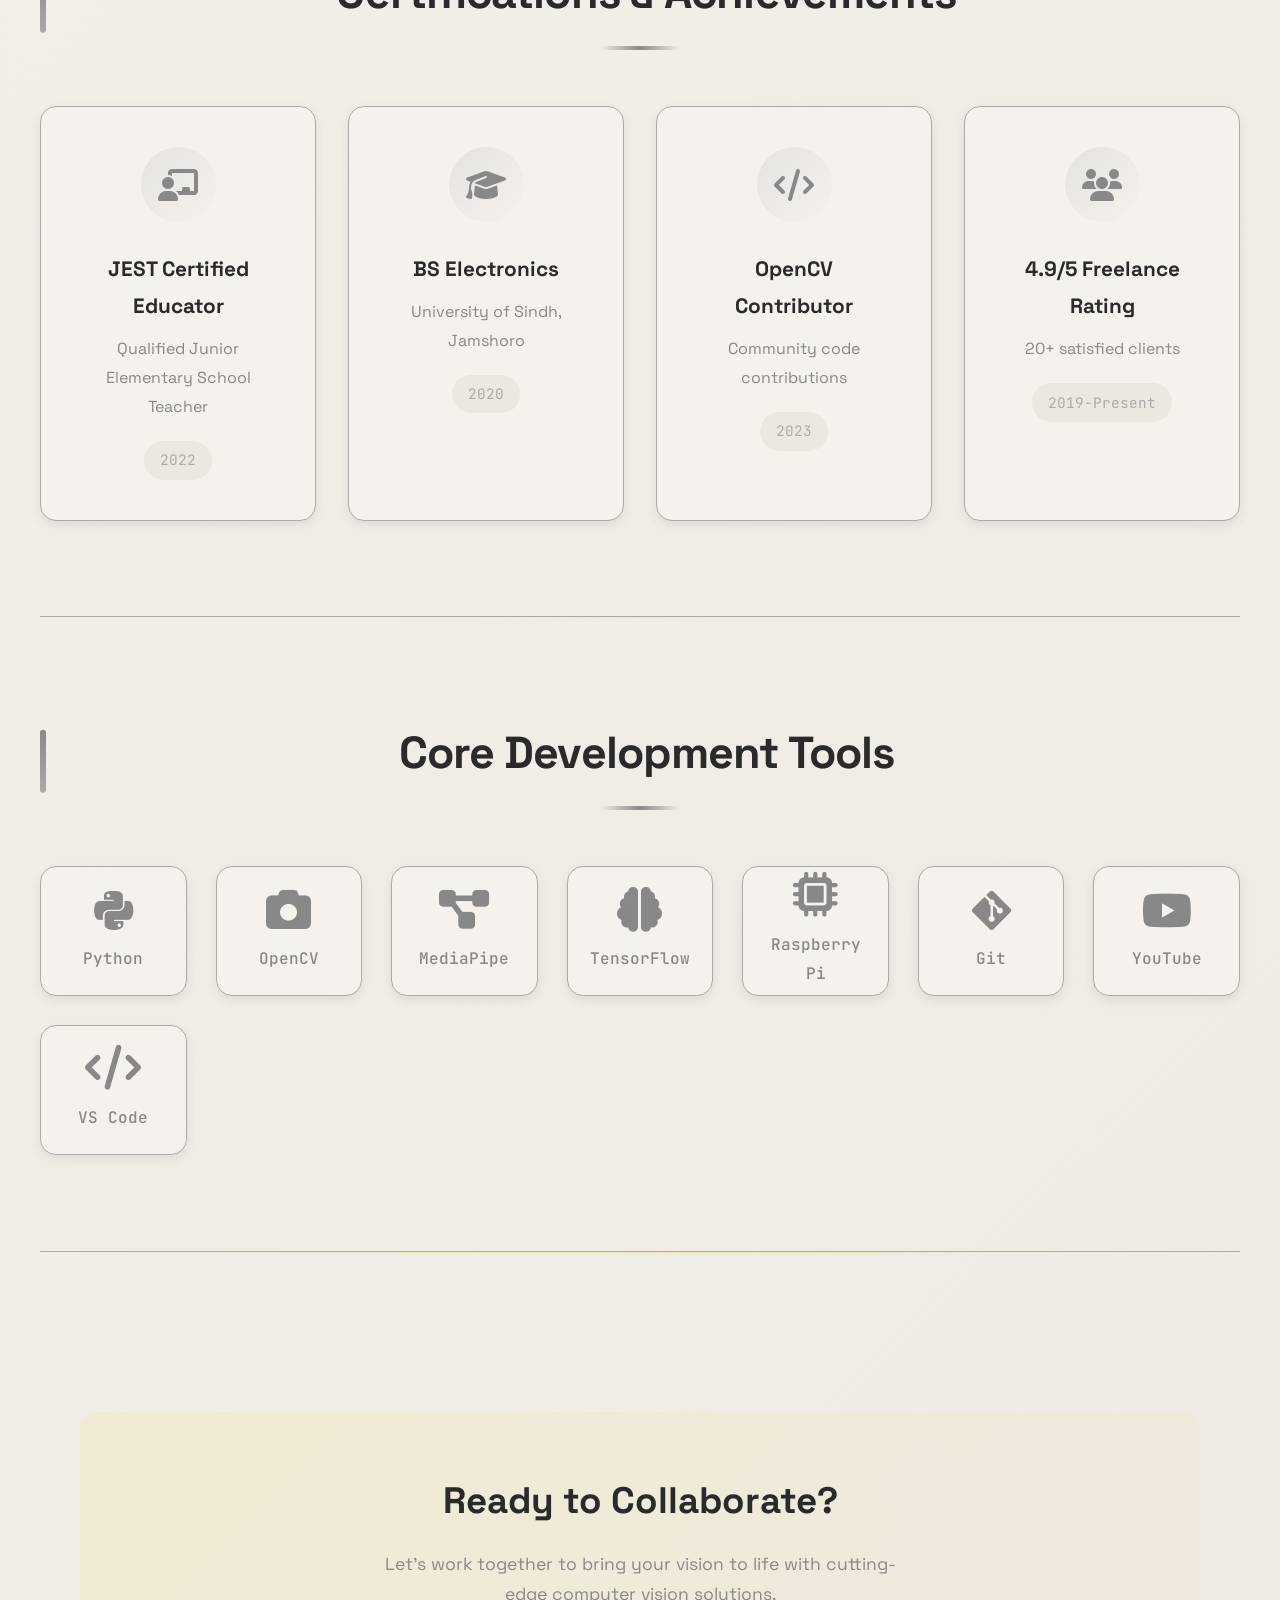
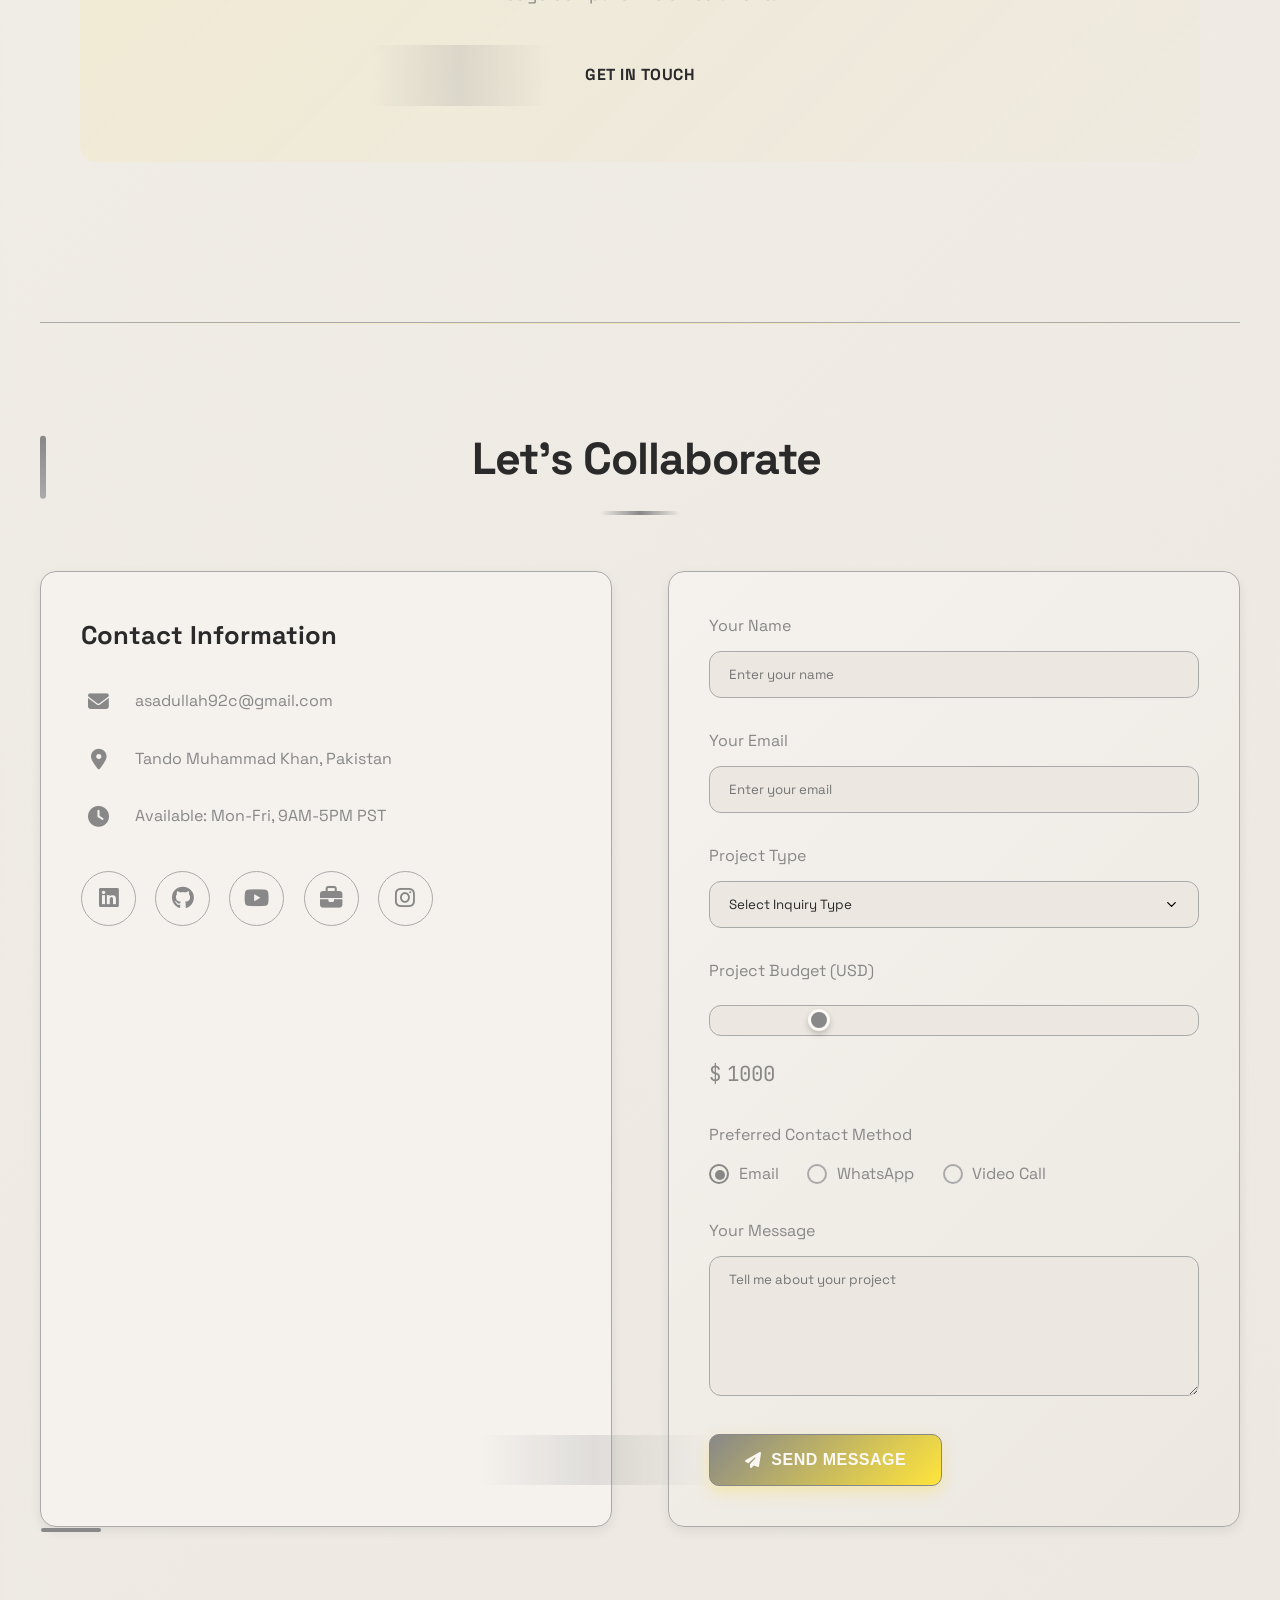
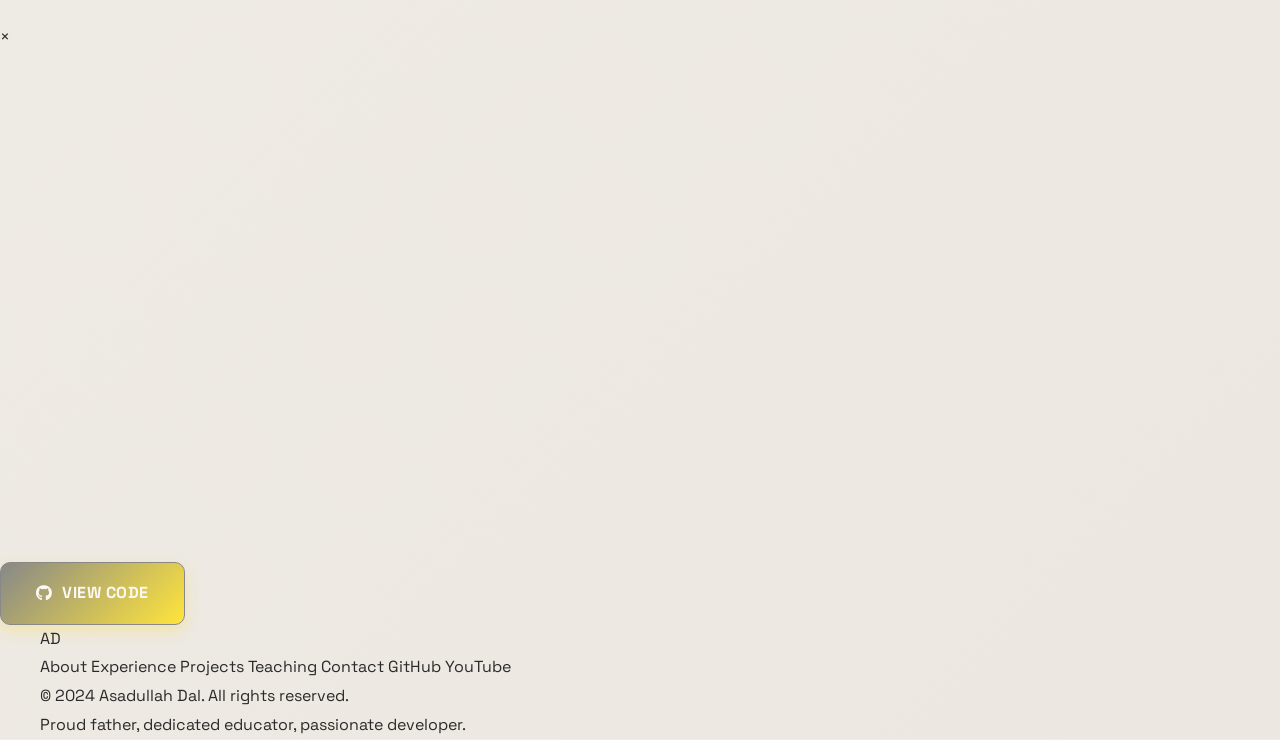
==== commit 527f3de8: "update the design and add course page" ====
--- a/index.html
+++ b/index.html
@@ -195,6 +195,9 @@
     <div class="shape-3"></div>
   </div>
 
+  <!-- Computer Vision Pattern Overlay -->
+  <div class="cv-pattern"></div>
+
   <!-- Dark mode toggle button -->
   <button id="darkModeToggle" title="Toggle dark mode" aria-label="Toggle dark mode">
     <i id="darkModeIcon" class="fas fa-moon"></i>
@@ -276,6 +279,9 @@
         <a href="#projects" class="nav-link" role="menuitem" aria-label="Projects section">
           <span>Projects</span>
         </a>
+        <a href="courses.html" class="nav-link" role="menuitem" aria-label="Courses page">
+          <span>Courses</span>
+        </a>
         <a href="#skills" class="nav-link" role="menuitem" aria-label="Skills section">
           <span>Skills</span>
         </a>
--- a/assets/css/style.css
+++ b/assets/css/style.css
@@ -84,9 +84,9 @@
 
 /* Dark mode override - Retains #FFD700 */
 .dark-mode {
-  --bg-primary: #121212;
-  --bg-secondary: #1A1A1A;
-  --bg-card: #1F1F1F;
+  --bg-primary: #000000;
+  --bg-secondary: #0A0A0A;
+  --bg-card: #1A1A1A;
   --bg-card-hover: #252525;
   --text-primary: #FFFFFF;
   --text-secondary: #AAAAAA;
@@ -94,8 +94,8 @@
   --accent: #FFD700; /* Gold for dark mode */
   --accent-dim: #FFC107;
   --accent-dark: #FFA500;
-  --border: #888888;
-  --border-hover: #AAAAAA;
+  --border: #333333;
+  --border-hover: #555555;
   --shadow: 0 4px 20px rgba(0, 0, 0, 0.5);
   --shadow-hover: 0 8px 30px rgba(255, 215, 0, 0.15);
   --shadow-glow: 0 0 20px rgba(255, 215, 0, 0.2);
@@ -109,12 +109,55 @@
 
 body {
   font-family: var(--font-primary);
-  background: linear-gradient(135deg, var(--bg-primary), var(--bg-secondary)); /* Subtle gradient for depth */
+  background: linear-gradient(135deg, var(--bg-primary), var(--bg-secondary));
   color: var(--text-primary);
   line-height: 1.8;
   overflow-x: hidden;
   font-feature-settings: "liga" 1, "calt" 1;
   position: relative;
+}
+
+.dark-mode body,
+.dark-mode {
+  background: #000000;
+}
+
+body::before {
+  content: '';
+  position: fixed;
+  top: 0;
+  left: 0;
+  width: 100%;
+  height: 100%;
+  background: 
+    linear-gradient(0deg, transparent 24%, rgba(255, 215, 0, 0.06) 25%, rgba(255, 215, 0, 0.06) 26%, transparent 27%, transparent 74%, rgba(255, 215, 0, 0.06) 75%, rgba(255, 215, 0, 0.06) 76%, transparent 77%, transparent),
+    linear-gradient(90deg, transparent 24%, rgba(255, 215, 0, 0.06) 25%, rgba(255, 215, 0, 0.06) 26%, transparent 27%, transparent 74%, rgba(255, 215, 0, 0.06) 75%, rgba(255, 215, 0, 0.06) 76%, transparent 77%, transparent);
+  background-size: 80px 80px;
+  background-position: 0 0, 40px 40px;
+  pointer-events: none;
+  z-index: 0;
+  animation: movingGrid 15s linear infinite;
+}
+
+@keyframes movingGrid {
+  0% {
+    background-position: 0 0, 40px 40px;
+    opacity: 0.2;
+  }
+  25% {
+    opacity: 0.35;
+  }
+  50% {
+    background-position: 40px 40px, 80px 80px;
+    opacity: 0.25;
+  }
+  75% {
+    opacity: 0.4;
+  }
+  100% {
+    background-position: 80px 80px, 120px 120px;
+    opacity: 0.2;
+  }
 }
 
 .container {
@@ -125,7 +168,7 @@
   z-index: 1;
 }
 
-/* Enhanced background shapes */
+/* Background shapes removed - using moving grid instead */
 .bg-shapes {
   position: fixed;
   top: 0;
@@ -135,50 +178,157 @@
   pointer-events: none;
   z-index: 0;
   overflow: hidden;
-}
-
-.shape-1, .shape-2, .shape-3 {
-  position: absolute;
-  border-radius: 50%;
-  filter: blur(90px); /* Softer blur for elegance */
-  opacity: 0.1; /* Slightly more visible */
+  display: none;
+}
+
+/* Animated background lines */
+body::after {
+  content: '';
+  position: fixed;
+  top: 0;
+  left: 0;
+  width: 100%;
+  height: 100%;
+  background-image: 
+    linear-gradient(0deg, transparent 24%, rgba(255, 215, 0, 0.02) 25%, rgba(255, 215, 0, 0.02) 26%, transparent 27%, transparent 74%, rgba(255, 215, 0, 0.02) 75%, rgba(255, 215, 0, 0.02) 76%, transparent 77%, transparent),
+    linear-gradient(90deg, transparent 24%, rgba(255, 215, 0, 0.02) 25%, rgba(255, 215, 0, 0.02) 26%, transparent 27%, transparent 74%, rgba(255, 215, 0, 0.02) 75%, rgba(255, 215, 0, 0.02) 76%, transparent 77%, transparent);
+  background-size: 60px 60px;
+  background-position: 0 0, 30px 30px;
+  pointer-events: none;
   z-index: 0;
-}
-
-.shape-1 {
-  width: 750px;
-  height: 750px;
-  background: linear-gradient(135deg, var(--accent), var(--accent-dim));
-  top: -300px;
-  right: -300px;
-  animation: float 12s ease-in-out infinite;
-}
-
-.shape-2 {
-  width: 550px;
-  height: 550px;
-  background: linear-gradient(135deg, var(--accent-dim), var(--accent-dark));
-  bottom: -200px;
-  left: -200px;
-  animation: float 14s ease-in-out infinite reverse;
-}
-
-.shape-3 {
-  width: 450px;
-  height: 450px;
-  background: linear-gradient(45deg, var(--accent), var(--text-muted));
-  top: 50%;
-  left: 50%;
-  animation: float 16s ease-in-out infinite 1s;
-}
-
-@keyframes float {
+  opacity: 0.4;
+}
+
+/* Dark mode animated background - AI style */
+.dark-mode body::after {
+  background-image: 
+    repeating-linear-gradient(
+      0deg,
+      transparent,
+      transparent 80px,
+      rgba(0, 255, 200, 0.08) 80px,
+      rgba(0, 255, 200, 0.08) 81px
+    ),
+    repeating-linear-gradient(
+      90deg,
+      transparent,
+      transparent 80px,
+      rgba(0, 255, 200, 0.08) 80px,
+      rgba(0, 255, 200, 0.08) 81px
+    );
+  animation: movingGridDark 15s linear infinite;
+  background-size: 80px 80px, 80px 80px;
+  background-position: 0 0, 0 0;
+}
+
+/* Computer Vision Pattern Overlay */
+.cv-pattern {
+  position: fixed;
+  top: 0;
+  left: 0;
+  width: 100%;
+  height: 100%;
+  background-image: 
+    /* Horizontal grid lines */
+    repeating-linear-gradient(
+      0deg,
+      transparent,
+      transparent 80px,
+      rgba(255, 215, 0, 0.04) 80px,
+      rgba(255, 215, 0, 0.04) 81px
+    ),
+    /* Vertical grid lines */
+    repeating-linear-gradient(
+      90deg,
+      transparent,
+      transparent 80px,
+      rgba(255, 215, 0, 0.04) 80px,
+      rgba(255, 215, 0, 0.04) 81px
+    );
+  pointer-events: none;
+  z-index: 0;
+  opacity: 0.15;
+  background-size: 80px 80px, 80px 80px;
+  background-position: 0 0, 0 0;
+}
+
+/* Dark mode CV pattern - moving grid with opacity changes */
+.dark-mode .cv-pattern {
+  background-image: 
+    /* Horizontal grid lines */
+    repeating-linear-gradient(
+      0deg,
+      transparent,
+      transparent 80px,
+      rgba(0, 255, 200, 0.08) 80px,
+      rgba(0, 255, 200, 0.08) 81px
+    ),
+    /* Vertical grid lines */
+    repeating-linear-gradient(
+      90deg,
+      transparent,
+      transparent 80px,
+      rgba(0, 255, 200, 0.08) 80px,
+      rgba(0, 255, 200, 0.08) 81px
+    );
+  animation: movingGridDark 15s linear infinite;
+  background-size: 80px 80px, 80px 80px;
+  background-position: 0 0, 0 0;
+}
+
+@keyframes movingGridDark {
+  0% {
+    background-position: 0 0, 0 0;
+    opacity: 0.25;
+  }
+  25% {
+    opacity: 0.4;
+  }
+  50% {
+    background-position: 40px 40px, 40px 40px;
+    opacity: 0.3;
+  }
+  75% {
+    opacity: 0.45;
+  }
+  100% {
+    background-position: 80px 80px, 80px 80px;
+    opacity: 0.25;
+  }
+}
+
+@keyframes aiPatternFlow {
+  0% {
+    background-position: 0 0, 0 0;
+  }
+  100% {
+    background-position: 80px 0, 0 80px;
+  }
+}
+
+@keyframes cvPatternShift {
+  0% {
+    background-position: 0 0, 0 0;
+  }
+  100% {
+    background-position: 80px 0, 0 80px;
+  }
+}
+
+/* Dark mode glow pulse for shapes */
+@keyframes glowPulse {
   0%, 100% {
-    transform: translate(0, 0) scale(1) rotate(0deg);
+    filter: brightness(1);
   }
   50% {
-    transform: translate(80px, 80px) scale(1.05) rotate(15deg);
-  }
+    filter: brightness(1.3);
+  }
+}
+
+.dark-mode .shape-1,
+.dark-mode .shape-2,
+.dark-mode .shape-3 {
+  animation: float 15s ease-in-out infinite, glowPulse 4s ease-in-out infinite;
 }
 
 /* Dark mode toggle */
@@ -264,12 +414,67 @@
   }
 }
 
+@keyframes gradientShift {
+  0% {
+    background-position: 0% 50%;
+  }
+  50% {
+    background-position: 100% 50%;
+  }
+  100% {
+    background-position: 0% 50%;
+  }
+}
+
+@keyframes orbitParticle {
+  0% {
+    transform: rotate(0deg) translateX(100px) rotate(-0deg);
+    opacity: 0;
+  }
+  25% {
+    opacity: 1;
+  }
+  75% {
+    opacity: 1;
+  }
+  100% {
+    transform: rotate(360deg) translateX(100px) rotate(-360deg);
+    opacity: 0;
+  }
+}
+
+@keyframes backgroundMist {
+  0%, 100% {
+    opacity: 0.5;
+    filter: blur(80px);
+  }
+  50% {
+    opacity: 0.8;
+    filter: blur(100px);
+  }
+}
+
+@keyframes subtleGlow {
+  0%, 100% {
+    text-shadow: 0 0 10px rgba(255, 215, 0, 0.3);
+  }
+  50% {
+    text-shadow: 0 0 20px rgba(255, 215, 0, 0.5);
+  }
+}
+
 /* Animation classes */
 .fade-in { animation: fadeIn 0.8s ease-out forwards; opacity: 0; }
 .slide-up { animation: slideUp 0.8s ease-out forwards; opacity: 0; }
 .scale-in { animation: scaleIn 0.8s ease-out forwards; opacity: 0; }
 .pulse { animation: pulse 2s infinite; }
 
+/* Staggered animation delays */
+[style*="--delay"] {
+  animation-delay: var(--delay) !important;
+}
+
+/* Advanced backdrop blur effect for modern browsers */
 /* Header */
 .header {
   padding: 7rem 0 6rem;
@@ -495,6 +700,108 @@
   margin: 2rem 0;
 }
 
+/* Advanced Background Effects */
+.header {
+  position: relative;
+  background: linear-gradient(135deg, rgba(255, 215, 0, 0.02), rgba(255, 215, 0, 0.01));
+  overflow: hidden;
+}
+
+.header::before {
+  content: '';
+  position: absolute;
+  top: 0;
+  left: 0;
+  right: 0;
+  height: 1px;
+  background: linear-gradient(90deg, transparent, var(--accent), transparent);
+  z-index: 1;
+}
+
+.header::after {
+  content: '';
+  position: absolute;
+  top: -50%;
+  right: -10%;
+  width: 600px;
+  height: 600px;
+  background: radial-gradient(circle, rgba(255, 215, 0, 0.1), transparent);
+  border-radius: 50%;
+  filter: blur(80px);
+  animation: float 15s ease-in-out infinite;
+  z-index: 0;
+}
+
+.header-content {
+  position: relative;
+  z-index: 2;
+}
+
+/* Decorative corner elements */
+.header::before,
+.section::before {
+  animation: shimmer 3s infinite;
+}
+
+@keyframes shimmer {
+  0%, 100% {
+    opacity: 0.5;
+  }
+  50% {
+    opacity: 1;
+  }
+}
+
+/* Enhanced section backgrounds */
+.section {
+  position: relative;
+  padding: 5rem 0;
+}
+
+.section::after {
+  content: '';
+  position: absolute;
+  top: 0;
+  left: 0;
+  right: 0;
+  height: 1px;
+  background: linear-gradient(90deg, transparent, rgba(255, 215, 0, 0.2), transparent);
+  z-index: 0;
+}
+
+/* Accent line animations */
+@keyframes accentLine {
+  0% {
+    width: 0;
+    left: 0;
+  }
+  50% {
+    width: 100%;
+  }
+  100% {
+    left: 100%;
+    width: 0;
+  }
+}
+
+/* Gradient text effect for headings */
+.section-title,
+h1, h2 {
+  position: relative;
+}
+
+.section-title::after {
+  content: '';
+  position: absolute;
+  bottom: -8px;
+  left: 50%;
+  width: 60px;
+  height: 3px;
+  background: linear-gradient(90deg, transparent, var(--accent), transparent);
+  transform: translateX(-50%);
+  border-radius: 2px;
+}
+
 .cta-button {
   padding: 0.9rem 2rem;
   border-radius: var(--radius);
@@ -505,21 +812,43 @@
   align-items: center;
   gap: 0.6rem;
   position: relative;
-  overflow: hidden;
-}
-
+  overflow: visible;
+}
+
+/* Object detection bounding box effect */
 .cta-button::before {
+  content: '';
+  position: absolute;
+  top: -3px;
+  left: -3px;
+  right: -3px;
+  bottom: -3px;
+  border: 2px solid transparent;
+  border-radius: var(--radius);
+  transition: all 0.3s ease;
+  pointer-events: none;
+  opacity: 0;
+}
+
+.cta-button::after {
   content: '';
   position: absolute;
   top: 0;
   left: -100%;
   width: 100%;
   height: 100%;
-  background: linear-gradient(90deg, transparent, rgba(136, 136, 136, 0.3), transparent);
+  background: linear-gradient(90deg, transparent, rgba(136, 136, 136, 0.2), transparent);
   transition: 0.5s;
+  pointer-events: none;
 }
 
 .cta-button:hover::before {
+  opacity: 1;
+  border-color: var(--accent);
+  box-shadow: 0 0 12px rgba(255, 215, 0, 0.4), inset 0 0 12px rgba(255, 215, 0, 0.1);
+}
+
+.cta-button:hover::after {
   left: 100%;
 }
 
@@ -591,18 +920,36 @@
 .nav {
   position: sticky;
   top: 0;
-  background: rgba(252, 249, 245, 0.98);
+  background: rgba(252, 249, 245, 0.95);
   backdrop-filter: blur(20px);
   -webkit-backdrop-filter: blur(20px);
-  border-bottom: 1px solid var(--border);
+  border-bottom: 1px solid rgba(255, 215, 0, 0.1);
   z-index: 1000;
-  transition: var(--transition);
-  box-shadow: 0 2px 10px rgba(0, 0, 0, 0.08);
+  transition: all 0.4s cubic-bezier(0.4, 0, 0.2, 1);
+  box-shadow: 0 2px 15px rgba(0, 0, 0, 0.08);
 }
 
 .dark-mode .nav {
-  background: rgba(18, 18, 18, 0.98);
-  box-shadow: 0 2px 10px rgba(0, 0, 0, 0.3);
+  background: rgba(18, 18, 18, 0.95);
+  border-bottom-color: rgba(255, 215, 0, 0.15);
+  box-shadow: 0 2px 15px rgba(0, 0, 0, 0.4);
+}
+
+.nav::after {
+  content: '';
+  position: absolute;
+  bottom: 0;
+  left: 0;
+  right: 0;
+  height: 2px;
+  background: linear-gradient(90deg, transparent, var(--accent), transparent);
+  opacity: 0;
+  transition: opacity 0.4s ease;
+  z-index: 1;
+}
+
+.nav:hover::after {
+  opacity: 1;
 }
 
 .nav-container {
@@ -899,6 +1246,25 @@
   transition: var(--transition);
   box-shadow: var(--shadow);
   position: relative;
+  overflow: hidden;
+}
+
+.metric-card::before {
+  content: '';
+  position: absolute;
+  top: -50%;
+  right: -50%;
+  width: 200%;
+  height: 200%;
+  background: radial-gradient(circle, rgba(255, 215, 0, 0.1), transparent);
+  opacity: 0;
+  transition: opacity 0.4s ease;
+  z-index: 0;
+}
+
+.metric-card:hover::before {
+  opacity: 1;
+  animation: float 3s ease-in-out infinite;
 }
 
 .metric-card:hover {
@@ -1263,16 +1629,39 @@
 .project-card::before {
   content: '';
   position: absolute;
+  top: -4px;
+  left: -4px;
+  right: -4px;
+  bottom: -4px;
+  border: 2px solid transparent;
+  border-radius: var(--radius-large);
+  opacity: 0;
+  transition: all 0.4s ease;
+  z-index: 2;
+  pointer-events: none;
+}
+
+.project-card::after {
+  content: '';
+  position: absolute;
   top: 0;
   left: 0;
   right: 0;
-  height: 4px;
-  background: linear-gradient(90deg, var(--accent), var(--accent-dim));
+  bottom: 0;
+  background: radial-gradient(circle, rgba(255, 215, 0, 0.08), transparent);
   opacity: 0;
-  transition: opacity 0.3s;
+  transition: opacity 0.4s ease;
+  z-index: 1;
+  pointer-events: none;
 }
 
 .project-card:hover::before {
+  opacity: 1;
+  border-color: var(--accent);
+  box-shadow: 0 0 20px rgba(255, 215, 0, 0.4), inset 0 0 20px rgba(255, 215, 0, 0.08);
+}
+
+.project-card:hover::after {
   opacity: 1;
 }
 
@@ -1525,6 +1914,24 @@
   transition: var(--transition);
   box-shadow: var(--shadow);
   position: relative;
+  overflow: hidden;
+}
+
+.skill-category::after {
+  content: '';
+  position: absolute;
+  top: -50%;
+  right: -50%;
+  width: 200%;
+  height: 200%;
+  background: radial-gradient(circle, rgba(255, 215, 0, 0.06), transparent);
+  opacity: 0;
+  transition: opacity 0.4s ease;
+  z-index: 0;
+}
+
+.skill-category:hover::after {
+  opacity: 1;
 }
 
 .skill-category:hover {
@@ -2707,4 +3114,867 @@
 
 .blog-card .blog-category {
   margin-top: 0;
+}
+
+/* ========== COURSES PAGE STYLES ========== */
+
+.courses-hero {
+  text-align: center;
+  padding: 4rem 0;
+  margin-top: 2rem;
+}
+
+.courses-hero-content h1 {
+  font-size: 3.5rem;
+  font-weight: 700;
+  margin-bottom: 1rem;
+  background: linear-gradient(135deg, var(--accent), #FF6B9D);
+  -webkit-background-clip: text;
+  -webkit-text-fill-color: transparent;
+  background-clip: text;
+}
+
+.courses-hero-content .subtitle-hero {
+  font-size: 1.5rem;
+  color: var(--text-secondary);
+  margin-bottom: 1rem;
+}
+
+.courses-hero-content .hero-description {
+  font-size: 1.1rem;
+  color: var(--text-secondary);
+  max-width: 600px;
+  margin: 0 auto;
+  line-height: 1.8;
+}
+
+/* Courses Section */
+.courses-section {
+  margin: 4rem 0 3rem;
+}
+
+/* Courses Container */
+.courses-container {
+  display: grid;
+  grid-template-columns: repeat(auto-fit, minmax(380px, 1fr));
+  gap: 2.5rem;
+  margin: 3rem 0;
+}
+
+/* Professional Course Card Styles */
+.course-card {
+  background: var(--bg-secondary);
+  border: 1px solid var(--border-color);
+  border-radius: 16px;
+  overflow: hidden;
+  transition: all 0.35s cubic-bezier(0.4, 0, 0.2, 1);
+  display: flex;
+  flex-direction: column;
+  height: 100%;
+  position: relative;
+  box-shadow: 0 2px 8px rgba(0, 0, 0, 0.08);
+}
+
+.course-card::before {
+  content: '';
+  position: absolute;
+  top: -4px;
+  left: -4px;
+  right: -4px;
+  bottom: -4px;
+  border: 2px solid transparent;
+  border-radius: 16px;
+  opacity: 0;
+  transition: all 0.4s ease;
+  z-index: 10;
+  pointer-events: none;
+}
+
+.course-card.professional-card:hover {
+  transform: translateY(-12px);
+  border-color: var(--accent);
+  box-shadow: 0 16px 40px rgba(255, 215, 0, 0.2);
+}
+
+.course-card:hover::before {
+  opacity: 1;
+  border-color: var(--accent);
+  box-shadow: 0 0 20px rgba(255, 215, 0, 0.4), inset 0 0 20px rgba(255, 215, 0, 0.08);
+}
+
+/* Card Header with Icon */
+.card-header {
+  padding: 1.5rem;
+  background: linear-gradient(135deg, rgba(255, 215, 0, 0.05), rgba(255, 215, 0, 0.02));
+  border-bottom: 1px solid var(--border-color);
+  display: flex;
+  justify-content: space-between;
+  align-items: center;
+}
+
+.course-icon {
+  font-size: 2.2rem;
+  color: var(--accent);
+  display: flex;
+  align-items: center;
+  justify-content: center;
+  width: 50px;
+  height: 50px;
+  background: rgba(255, 215, 0, 0.1);
+  border-radius: 12px;
+  transition: all 0.3s ease;
+}
+
+.course-card:hover .course-icon {
+  background: var(--accent);
+  color: var(--bg-primary);
+  transform: scale(1.1);
+}
+
+.course-icon.ar-icon {
+  color: #FF6B9D;
+  background: rgba(255, 107, 157, 0.1);
+}
+
+.course-card:hover .course-icon.ar-icon {
+  background: #FF6B9D;
+}
+
+.course-badge {
+  padding: 0.5rem 1rem;
+  background: var(--accent);
+  color: var(--bg-primary);
+  border-radius: 20px;
+  font-size: 0.8rem;
+  font-weight: 700;
+  text-transform: uppercase;
+  letter-spacing: 0.5px;
+  z-index: 2;
+  white-space: nowrap;
+}
+
+.course-badge.beginner {
+  background: #4CAF50;
+}
+
+.course-badge.intermediate {
+  background: #FF9800;
+}
+
+.course-badge.advanced {
+  background: #F44336;
+}
+
+/* Course Image */
+.course-image-container {
+  position: relative;
+  overflow: hidden;
+  height: 220px;
+  background: linear-gradient(135deg, rgba(255, 215, 0, 0.1), rgba(255, 215, 0, 0.05));
+}
+
+.course-image {
+  width: 100%;
+  height: 100%;
+  object-fit: cover;
+  transition: transform 0.4s cubic-bezier(0.4, 0, 0.2, 1);
+}
+
+.course-card:hover .course-image {
+  transform: scale(1.08);
+}
+
+.course-overlay-gradient {
+  position: absolute;
+  top: 0;
+  left: 0;
+  width: 100%;
+  height: 100%;
+  background: linear-gradient(180deg, transparent 0%, rgba(0, 0, 0, 0.1) 100%);
+  pointer-events: none;
+}
+
+/* Course Content */
+.course-content {
+  padding: 2rem;
+  display: flex;
+  flex-direction: column;
+  flex-grow: 1;
+}
+
+.course-title {
+  font-size: 1.5rem;
+  font-weight: 700;
+  color: var(--text-color);
+  margin: 0 0 0.8rem 0;
+  line-height: 1.3;
+  transition: color 0.3s ease;
+}
+
+.course-card:hover .course-title {
+  color: var(--accent);
+}
+
+.course-description {
+  color: var(--text-secondary);
+  margin-bottom: 1.5rem;
+  line-height: 1.7;
+  font-size: 0.95rem;
+  flex-grow: 1;
+}
+
+/* Course Stats */
+.course-stats {
+  display: grid;
+  grid-template-columns: repeat(3, 1fr);
+  gap: 1.2rem;
+  margin-bottom: 2rem;
+  padding-bottom: 2rem;
+  border-bottom: 1px solid var(--border-color);
+}
+
+.stat-item {
+  text-align: center;
+  padding: 1rem;
+  background: rgba(255, 215, 0, 0.05);
+  border-radius: 10px;
+  transition: all 0.3s ease;
+}
+
+.course-card:hover .stat-item {
+  background: rgba(255, 215, 0, 0.1);
+}
+
+.stat-value {
+  display: block;
+  font-size: 1.4rem;
+  font-weight: 700;
+  color: var(--accent);
+  margin-bottom: 0.3rem;
+}
+
+.stat-label {
+  display: block;
+  font-size: 0.8rem;
+  color: var(--text-secondary);
+  font-weight: 500;
+  text-transform: uppercase;
+  letter-spacing: 0.5px;
+}
+
+/* Course Topics */
+.course-topics {
+  margin-bottom: 1.5rem;
+}
+
+.topics-title {
+  font-size: 0.95rem;
+  color: var(--text-color);
+  margin: 0 0 0.8rem 0;
+  font-weight: 700;
+  text-transform: uppercase;
+  letter-spacing: 0.5px;
+}
+
+.topics-list {
+  list-style: none;
+  padding: 0;
+  margin: 0;
+  display: flex;
+  flex-direction: column;
+  gap: 0.6rem;
+}
+
+.topics-list li {
+  color: var(--text-secondary);
+  font-size: 0.9rem;
+  display: flex;
+  align-items: center;
+  gap: 0.6rem;
+  line-height: 1.5;
+}
+
+.topics-list i {
+  color: var(--accent);
+  font-size: 0.85rem;
+  flex-shrink: 0;
+}
+
+/* Course Technology Tags */
+.course-tech {
+  display: flex;
+  flex-wrap: wrap;
+  gap: 0.6rem;
+  margin-bottom: 1.5rem;
+}
+
+.tech-badge {
+  display: inline-block;
+  background: linear-gradient(135deg, rgba(255, 215, 0, 0.15), rgba(255, 215, 0, 0.05));
+  color: var(--accent);
+  padding: 0.45rem 1rem;
+  border-radius: 20px;
+  font-size: 0.8rem;
+  font-weight: 600;
+  border: 1.5px solid var(--accent);
+  transition: all 0.3s ease;
+  white-space: nowrap;
+}
+
+.course-card:hover .tech-badge {
+  background: var(--accent);
+  color: var(--bg-primary);
+  transform: translateY(-2px);
+}
+
+/* Course Divider */
+.course-divider {
+  height: 1px;
+  background: linear-gradient(90deg, transparent, var(--border-color), transparent);
+  margin-bottom: 1.5rem;
+}
+
+/* Course Footer */
+.course-footer {
+  display: flex;
+  align-items: center;
+  justify-content: space-between;
+  gap: 1rem;
+  margin-top: auto;
+}
+
+.course-meta-footer {
+  display: flex;
+  gap: 1rem;
+  flex-wrap: wrap;
+}
+
+.course-meta-footer .meta-item {
+  display: flex;
+  align-items: center;
+  gap: 0.4rem;
+  color: var(--text-secondary);
+  font-size: 0.85rem;
+  white-space: nowrap;
+}
+
+.course-meta-footer i {
+  color: var(--accent);
+  font-size: 0.9rem;
+}
+
+/* Course Button */
+.course-btn {
+  flex-shrink: 0;
+  padding: 0.85rem 1.5rem;
+  border-radius: 10px;
+  font-weight: 700;
+  text-align: center;
+  transition: all 0.3s ease;
+  display: inline-flex;
+  align-items: center;
+  justify-content: center;
+  gap: 0.6rem;
+  text-decoration: none;
+  border: none;
+  cursor: pointer;
+  font-size: 0.95rem;
+  text-transform: uppercase;
+  letter-spacing: 0.5px;
+  white-space: nowrap;
+}
+
+.course-btn.primary {
+  background: linear-gradient(135deg, var(--accent), #FFE53B);
+  color: var(--bg-primary);
+  box-shadow: 0 4px 12px rgba(255, 215, 0, 0.2);
+}
+
+.course-btn.primary:hover {
+  transform: translateY(-3px);
+  box-shadow: 0 8px 20px rgba(255, 215, 0, 0.35);
+  background: linear-gradient(135deg, #FFE53B, var(--accent));
+}
+
+.course-btn.secondary {
+  background: transparent;
+  color: var(--accent);
+  border: 2px solid var(--accent);
+}
+
+.course-btn.secondary:hover {
+  background: rgba(255, 215, 0, 0.1);
+  transform: translateY(-2px);
+}
+
+/* Course Features Section */
+.course-features {
+  margin: 5rem 0 3rem;
+}
+
+.section-title {
+  font-size: 2.8rem;
+  font-weight: 700;
+  text-align: center;
+  margin-bottom: 3.5rem;
+  color: var(--text-color);
+  position: relative;
+  padding-bottom: 1rem;
+}
+
+.section-title::after {
+  content: '';
+  position: absolute;
+  bottom: 0;
+  left: 50%;
+  transform: translateX(-50%);
+  width: 80px;
+  height: 4px;
+  background: linear-gradient(90deg, transparent, var(--accent), transparent);
+  border-radius: 2px;
+}
+
+.features-grid {
+  display: grid;
+  grid-template-columns: repeat(auto-fit, minmax(280px, 1fr));
+  gap: 2rem;
+  margin-bottom: 3rem;
+}
+
+.feature-card {
+  background: var(--bg-secondary);
+  border: 1px solid var(--border-color);
+  padding: 2.2rem;
+  border-radius: 12px;
+  text-align: center;
+  transition: all 0.3s ease;
+  position: relative;
+  overflow: hidden;
+}
+
+.feature-card::before {
+  content: '';
+  position: absolute;
+  top: 0;
+  left: 0;
+  right: 0;
+  height: 4px;
+  background: linear-gradient(90deg, var(--accent), transparent);
+  opacity: 0;
+  transition: opacity 0.3s ease;
+}
+
+.feature-card:hover {
+  border-color: var(--accent);
+  box-shadow: 0 8px 24px rgba(255, 215, 0, 0.12);
+  transform: translateY(-6px);
+}
+
+.feature-card:hover::before {
+  opacity: 1;
+}
+
+.feature-icon {
+  font-size: 3.2rem;
+  color: var(--accent);
+  margin-bottom: 1.2rem;
+  display: inline-block;
+  transition: all 0.3s ease;
+}
+
+.feature-card:hover .feature-icon {
+  transform: scale(1.15) rotateY(10deg);
+  filter: drop-shadow(0 4px 12px rgba(255, 215, 0, 0.3));
+}
+
+.feature-card h3 {
+  font-size: 1.3rem;
+  font-weight: 700;
+  margin-bottom: 0.8rem;
+  color: var(--text-color);
+}
+
+.feature-card p {
+  color: var(--text-secondary);
+  line-height: 1.7;
+  margin: 0;
+  font-size: 0.95rem;
+}
+
+/* CTA Section */
+.cta-section {
+  background: linear-gradient(135deg, rgba(255, 215, 0, 0.08), rgba(255, 215, 0, 0.02));
+  border: 2px solid var(--border-color);
+  border-radius: 16px;
+  padding: 3.5rem 2rem;
+  text-align: center;
+  margin: 4rem 0;
+  position: relative;
+  overflow: hidden;
+  transition: all 0.3s ease;
+}
+
+.cta-section::before {
+  content: '';
+  position: absolute;
+  top: -50%;
+  right: -50%;
+  width: 500px;
+  height: 500px;
+  background: radial-gradient(circle, rgba(255, 215, 0, 0.1), transparent);
+  pointer-events: none;
+}
+
+.cta-section:hover {
+  border-color: var(--accent);
+  box-shadow: 0 12px 32px rgba(255, 215, 0, 0.15);
+}
+
+.cta-section h2 {
+  font-size: 2.3rem;
+  font-weight: 700;
+  margin-bottom: 1rem;
+  color: var(--text-color);
+  position: relative;
+  z-index: 1;
+}
+
+.cta-section p {
+  font-size: 1.1rem;
+  color: var(--text-secondary);
+  margin-bottom: 2.2rem;
+  max-width: 550px;
+  margin-left: auto;
+  margin-right: auto;
+  line-height: 1.7;
+  position: relative;
+  z-index: 1;
+}
+
+.cta-buttons {
+  display: flex;
+  gap: 1.2rem;
+  justify-content: center;
+  flex-wrap: wrap;
+  position: relative;
+  z-index: 1;
+}
+
+.cta-button {
+  padding: 1rem 2.2rem;
+  border-radius: 10px;
+  font-weight: 700;
+  text-decoration: none;
+  transition: all 0.3s ease;
+  display: inline-flex;
+  align-items: center;
+  gap: 0.6rem;
+  cursor: pointer;
+  border: none;
+  font-size: 1rem;
+  text-transform: uppercase;
+  letter-spacing: 0.5px;
+}
+
+.cta-button.primary {
+  background: linear-gradient(135deg, var(--accent), #FFE53B);
+  color: var(--bg-primary);
+  box-shadow: 0 6px 16px rgba(255, 215, 0, 0.25);
+}
+
+.cta-button.primary:hover {
+  transform: translateY(-3px);
+  box-shadow: 0 10px 28px rgba(255, 215, 0, 0.4);
+}
+
+.cta-button.secondary {
+  background: transparent;
+  color: var(--accent);
+  border: 2px solid var(--accent);
+  box-shadow: none;
+}
+
+.cta-button.secondary:hover {
+  background: var(--accent);
+  color: var(--bg-primary);
+  transform: translateY(-3px);
+  box-shadow: 0 6px 16px rgba(255, 215, 0, 0.25);
+}
+
+/* Responsive Design for Courses */
+@media (max-width: 1024px) {
+  .courses-container {
+    grid-template-columns: 1fr;
+    gap: 2rem;
+  }
+}
+
+@media (max-width: 768px) {
+  .courses-hero-content h1 {
+    font-size: 2.2rem;
+  }
+
+  .courses-container {
+    grid-template-columns: 1fr;
+    gap: 1.5rem;
+  }
+
+  .section-title {
+    font-size: 2rem;
+    margin-bottom: 2.5rem;
+  }
+
+  .features-grid {
+    grid-template-columns: 1fr;
+    gap: 1.5rem;
+  }
+
+  .course-stats {
+    grid-template-columns: repeat(3, 1fr);
+    gap: 0.8rem;
+  }
+
+  .stat-value {
+    font-size: 1.2rem;
+  }
+
+  .stat-label {
+    font-size: 0.7rem;
+  }
+
+  .course-footer {
+    flex-direction: column;
+    align-items: stretch;
+  }
+
+  .course-btn {
+    width: 100%;
+    justify-content: center;
+  }
+
+  .course-meta-footer {
+    justify-content: center;
+  }
+
+  .cta-buttons {
+    flex-direction: column;
+  }
+
+  .cta-button {
+    width: 100%;
+    justify-content: center;
+  }
+
+  .cta-section h2 {
+    font-size: 1.8rem;
+  }
+
+  .card-header {
+    padding: 1.2rem;
+  }
+
+  .course-content {
+    padding: 1.5rem;
+  }
+}
+
+/* ========== CURRENTLY WORKING ON SECTION ========== */
+
+.currently-working {
+  background: linear-gradient(135deg, rgba(255, 215, 0, 0.02), rgba(255, 107, 157, 0.01));
+  border-top: 1px solid rgba(255, 215, 0, 0.15);
+  border-bottom: 1px solid rgba(255, 215, 0, 0.15);
+}
+
+.section-subtitle {
+  text-align: center;
+  font-size: 1.1rem;
+  color: var(--text-secondary);
+  margin-bottom: 3rem;
+  font-style: italic;
+}
+
+.working-grid {
+  display: grid;
+  grid-template-columns: repeat(auto-fit, minmax(320px, 1fr));
+  gap: 2rem;
+  margin-bottom: 3rem;
+}
+
+.working-card {
+  background: var(--bg-secondary);
+  border: 1px solid var(--border-color);
+  border-radius: 14px;
+  padding: 2rem;
+  transition: all 0.3s ease;
+  position: relative;
+  overflow: visible;
+}
+
+.working-card::before {
+  content: '';
+  position: absolute;
+  top: -3px;
+  left: -3px;
+  right: -3px;
+  bottom: -3px;
+  border: 2px solid transparent;
+  border-radius: 14px;
+  opacity: 0;
+  transition: all 0.3s ease;
+  pointer-events: none;
+}
+
+.working-card:hover::before {
+  opacity: 1;
+  border-color: var(--accent);
+  box-shadow: 0 0 15px rgba(255, 215, 0, 0.4), inset 0 0 15px rgba(255, 215, 0, 0.08);
+}
+
+.working-card:hover {
+  border-color: var(--accent);
+  box-shadow: 0 8px 24px rgba(255, 215, 0, 0.15);
+  transform: translateY(-4px);
+}
+
+.working-status {
+  margin-bottom: 1.2rem;
+}
+
+.status-badge {
+  display: inline-block;
+  padding: 0.4rem 1rem;
+  border-radius: 16px;
+  font-size: 0.75rem;
+  font-weight: 700;
+  text-transform: uppercase;
+  letter-spacing: 0.5px;
+}
+
+.status-badge.in-progress {
+  background: rgba(76, 175, 80, 0.15);
+  color: #4CAF50;
+  border: 1px solid rgba(76, 175, 80, 0.3);
+}
+
+.status-badge.planning {
+  background: rgba(255, 152, 0, 0.15);
+  color: #FF9800;
+  border: 1px solid rgba(255, 152, 0, 0.3);
+}
+
+.working-icon {
+  font-size: 3rem;
+  color: var(--accent);
+  margin-bottom: 1rem;
+  display: inline-block;
+  width: 70px;
+  height: 70px;
+  display: flex;
+  align-items: center;
+  justify-content: center;
+  background: rgba(255, 215, 0, 0.1);
+  border-radius: 12px;
+  transition: all 0.3s ease;
+}
+
+.working-card:hover .working-icon {
+  background: rgba(255, 215, 0, 0.2);
+  transform: scale(1.1);
+}
+
+.working-card h3 {
+  font-size: 1.3rem;
+  font-weight: 700;
+  margin-bottom: 0.8rem;
+  color: var(--text-color);
+}
+
+.working-card p {
+  color: var(--text-secondary);
+  font-size: 0.95rem;
+  line-height: 1.6;
+  margin-bottom: 1.2rem;
+}
+
+.progress-bar {
+  width: 100%;
+  height: 6px;
+  background: var(--border-color);
+  border-radius: 3px;
+  overflow: hidden;
+  margin-bottom: 0.6rem;
+}
+
+.progress-fill {
+  height: 100%;
+  background: linear-gradient(90deg, var(--accent), #FFE53B);
+  border-radius: 3px;
+  transition: width 0.4s ease;
+  box-shadow: 0 0 8px rgba(255, 215, 0, 0.3);
+}
+
+.progress-text {
+  font-size: 0.85rem;
+  color: var(--accent);
+  font-weight: 600;
+  margin: 0;
+}
+
+.newsletter-cta {
+  text-align: center;
+  padding: 2rem;
+  background: linear-gradient(135deg, rgba(255, 215, 0, 0.05), rgba(255, 215, 0, 0.02));
+  border-radius: 12px;
+  border: 1px solid rgba(255, 215, 0, 0.1);
+}
+
+.newsletter-cta p {
+  color: var(--text-secondary);
+  margin-bottom: 1.2rem;
+  font-size: 1rem;
+}
+
+.notify-btn {
+  display: inline-block;
+  padding: 0.8rem 2rem;
+  background: var(--accent);
+  color: var(--bg-primary);
+  border: none;
+  border-radius: 8px;
+  font-weight: 700;
+  text-decoration: none;
+  cursor: pointer;
+  transition: all 0.3s ease;
+  text-transform: uppercase;
+  letter-spacing: 0.5px;
+  font-size: 0.9rem;
+}
+
+.notify-btn:hover {
+  transform: translateY(-2px);
+  box-shadow: 0 6px 16px rgba(255, 215, 0, 0.3);
+  background: #FFE53B;
+}
+
+/* Responsive Design for Currently Working */
+@media (max-width: 768px) {
+  .working-grid {
+    grid-template-columns: 1fr;
+    gap: 1.5rem;
+  }
+
+  .working-card h3 {
+    font-size: 1.1rem;
+  }
+
+  .working-icon {
+    font-size: 2.5rem;
+    width: 60px;
+    height: 60px;
+  }
+
+  .section-subtitle {
+    font-size: 1rem;
+  }
 }
